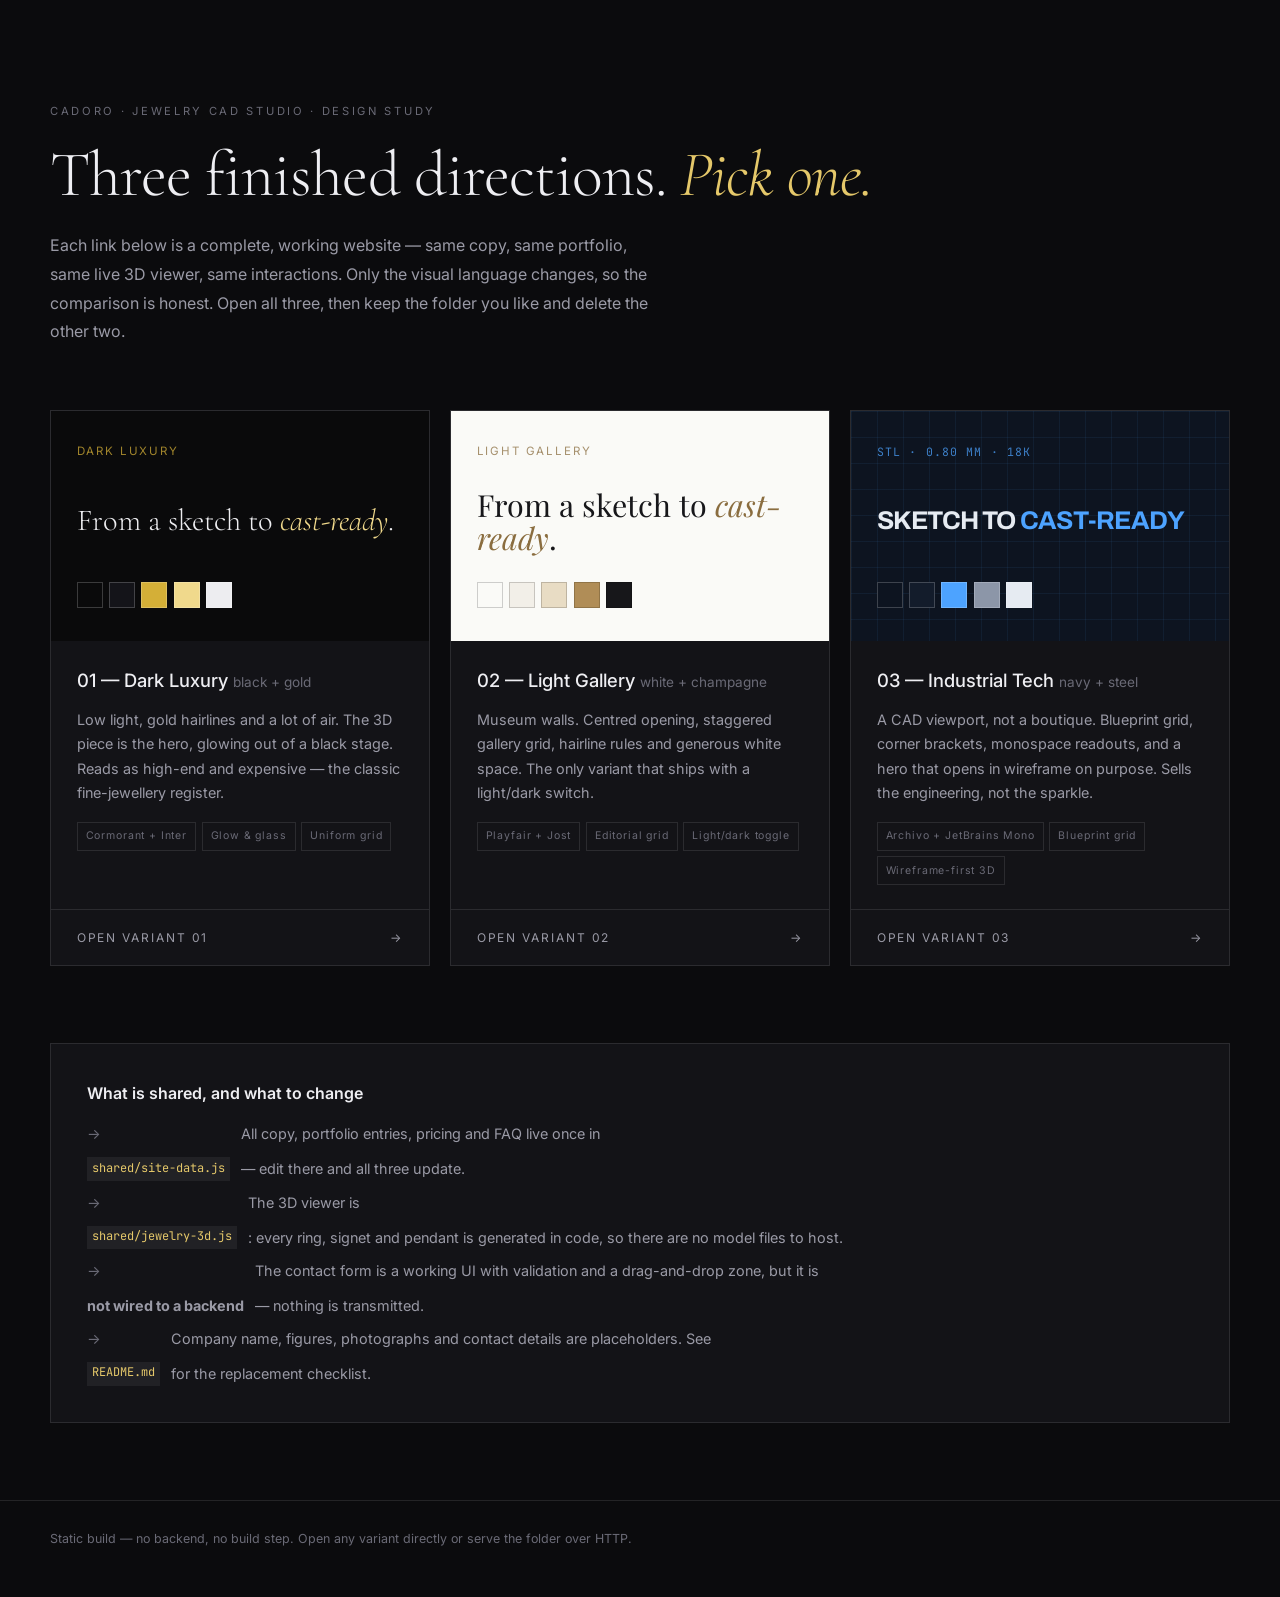
==== index.html @ 6911a093 "Add initial HTML structure and JavaScript for CADORO jewelry CAD studio site - Created index.html wi" ====
<!doctype html>
<html lang="en">
<head>
<meta charset="utf-8">
<meta name="viewport" content="width=device-width, initial-scale=1">
<title>CADORO — three design directions</title>
<meta name="description" content="Three complete design directions for a jewelry CAD studio website. Same content and interactions, three different visual languages.">
<meta name="theme-color" content="#111114">
<link rel="preconnect" href="https://fonts.googleapis.com">
<link rel="preconnect" href="https://fonts.gstatic.com" crossorigin>
<link href="https://fonts.googleapis.com/css2?family=Cormorant+Garamond:ital,wght@0,300;1,400&family=Inter:wght@300;400;500;600&family=JetBrains+Mono:wght@400;500&family=Playfair+Display:ital@0;1&family=Archivo:wght@600;700&display=swap" rel="stylesheet">
<link rel="icon" href="data:image/svg+xml,<svg xmlns='http://www.w3.org/2000/svg' viewBox='0 0 32 32'><text y='26' font-size='26'>%F0%9F%92%8E</text></svg>">
<style>
  *,*::before,*::after{box-sizing:border-box}
  :root{
    --bg:#0b0b0d; --surface:#131317; --line:rgba(255,255,255,.1);
    --text:#eeeef2; --text-2:#9a9aa6; --text-3:#6a6a76;
    --ease:cubic-bezier(.22,.7,.28,1);
  }
  body{
    margin:0; background:var(--bg); color:var(--text);
    font:400 16px/1.65 Inter,system-ui,sans-serif; -webkit-font-smoothing:antialiased;
  }
  a{color:inherit;text-decoration:none}
  ul{margin:0;padding:0;list-style:none}
  h1,h2,h3,p{margin:0}
  :focus-visible{outline:2px solid #d4af37;outline-offset:3px}
  .shell{width:min(1180px,100% - 2.5rem);margin-inline:auto}

  header{padding:clamp(3.5rem,8vw,6.5rem) 0 clamp(2.5rem,5vw,4rem)}
  .kicker{
    font-size:.7rem;letter-spacing:.24em;text-transform:uppercase;color:var(--text-3);
    display:block;margin-bottom:1.25rem
  }
  h1{
    font-family:'Cormorant Garamond',Georgia,serif;font-weight:300;
    font-size:clamp(2.3rem,5.5vw,4rem);line-height:1.06;letter-spacing:-.015em
  }
  h1 em{font-style:italic;color:#e5c86a}
  .lede{margin-top:1.4rem;max-width:62ch;color:var(--text-2);line-height:1.8}

  .cards{
    display:grid;grid-template-columns:repeat(3,1fr);gap:1.25rem;
    padding-bottom:clamp(3rem,6vw,5rem)
  }
  .card{
    display:grid;grid-template-rows:auto 1fr auto;
    border:1px solid var(--line);background:var(--surface);
    overflow:hidden;transition:border-color .35s var(--ease),transform .35s var(--ease)
  }
  .card:hover{border-color:rgba(255,255,255,.28);transform:translateY(-4px)}

  /* Each preview is rendered from that variant's own tokens. */
  .preview{padding:1.9rem 1.6rem 2.1rem;min-height:230px;display:grid;align-content:space-between;gap:1.4rem}
  .preview .pv-title{font-size:1.9rem;line-height:1.1}
  .preview .pv-sub{font-size:.72rem;letter-spacing:.16em;text-transform:uppercase;opacity:.75}
  .swatches{display:flex;gap:.4rem}
  .swatch{width:26px;height:26px;border:1px solid rgba(255,255,255,.2)}

  .pv-1{background:#0a0a0b;color:#ededf0}
  .pv-1 .pv-title{font-family:'Cormorant Garamond',serif;font-weight:300}
  .pv-1 .pv-title em{font-style:italic;color:#f0d98c}
  .pv-1 .pv-sub{color:#d4af37}

  .pv-2{background:#fafaf7;color:#17171a}
  .pv-2 .pv-title{font-family:'Playfair Display',serif;font-weight:400}
  .pv-2 .pv-title em{font-style:italic;color:#8a6d3f}
  .pv-2 .pv-sub{color:#8a6d3f}
  .pv-2 .swatch{border-color:rgba(0,0,0,.18)}

  .pv-3{
    background:#0d1420;color:#e6ebf2;
    background-image:linear-gradient(rgba(77,163,255,.07) 1px,transparent 1px),
                     linear-gradient(90deg,rgba(77,163,255,.07) 1px,transparent 1px);
    background-size:26px 26px
  }
  .pv-3 .pv-title{font-family:Archivo,sans-serif;font-weight:700;text-transform:uppercase;letter-spacing:-.03em;font-size:1.6rem}
  .pv-3 .pv-title em{font-style:normal;color:#4da3ff}
  .pv-3 .pv-sub{font-family:'JetBrains Mono',monospace;color:#4da3ff;letter-spacing:.1em}

  .card-body{padding:1.5rem 1.6rem;display:grid;gap:.75rem;align-content:start}
  .card-name{font-size:1.15rem;font-weight:500}
  .card-name span{color:var(--text-3);font-weight:400;font-size:.85rem}
  .card-text{color:var(--text-2);font-size:.9rem;line-height:1.7}
  .card-tags{display:flex;flex-wrap:wrap;gap:.35rem;margin-top:.25rem}
  .tag{
    font-size:.66rem;letter-spacing:.08em;padding:.3rem .5rem;
    border:1px solid var(--line);color:var(--text-3)
  }
  .card-cta{
    display:flex;align-items:center;justify-content:space-between;gap:1rem;
    padding:1.1rem 1.6rem;border-top:1px solid var(--line);
    font-size:.75rem;letter-spacing:.16em;text-transform:uppercase;color:var(--text-2);
    transition:background .3s var(--ease),color .3s var(--ease)
  }
  .card:hover .card-cta{background:rgba(255,255,255,.045);color:var(--text)}

  .note{
    border:1px solid var(--line);background:var(--surface);
    padding:clamp(1.5rem,3vw,2.25rem);margin-bottom:clamp(3rem,6vw,5rem)
  }
  .note h2{font-size:1rem;font-weight:600;margin-bottom:1rem}
  .note ul{display:grid;gap:.6rem;color:var(--text-2);font-size:.9rem;line-height:1.65}
  .note li{display:grid;grid-template-columns:auto 1fr;gap:.7rem}
  .note li::before{content:'→';color:var(--text-3)}
  .note code{
    font-family:'JetBrains Mono',monospace;font-size:.83em;
    background:rgba(255,255,255,.06);padding:.1em .4em;color:#e5c86a
  }

  footer{border-top:1px solid var(--line);padding:1.75rem 0 3rem;color:var(--text-3);font-size:.78rem}

  @media(max-width:900px){.cards{grid-template-columns:1fr}}
</style>
</head>
<body>

<header>
  <div class="shell">
    <span class="kicker">CADORO · Jewelry CAD Studio · design study</span>
    <h1>Three finished directions. <em>Pick one.</em></h1>
    <p class="lede">
      Each link below is a complete, working website — same copy, same portfolio, same live 3D
      viewer, same interactions. Only the visual language changes, so the comparison is honest.
      Open all three, then keep the folder you like and delete the other two.
    </p>
  </div>
</header>

<main class="shell">
  <div class="cards">

    <article class="card">
      <div class="preview pv-1">
        <span class="pv-sub">Dark Luxury</span>
        <div class="pv-title">From a sketch to <em>cast-ready</em>.</div>
        <div class="swatches">
          <span class="swatch" style="background:#0a0a0b"></span>
          <span class="swatch" style="background:#141419"></span>
          <span class="swatch" style="background:#d4af37"></span>
          <span class="swatch" style="background:#f0d98c"></span>
          <span class="swatch" style="background:#ededf0"></span>
        </div>
      </div>
      <div class="card-body">
        <h2 class="card-name">01 — Dark Luxury <span>black + gold</span></h2>
        <p class="card-text">
          Low light, gold hairlines and a lot of air. The 3D piece is the hero, glowing out of a
          black stage. Reads as high-end and expensive — the classic fine-jewellery register.
        </p>
        <div class="card-tags">
          <span class="tag">Cormorant + Inter</span><span class="tag">Glow &amp; glass</span><span class="tag">Uniform grid</span>
        </div>
      </div>
      <a class="card-cta" href="v1-dark-luxury/index.html">Open variant 01 <span>→</span></a>
    </article>

    <article class="card">
      <div class="preview pv-2">
        <span class="pv-sub">Light Gallery</span>
        <div class="pv-title">From a sketch to <em>cast-ready</em>.</div>
        <div class="swatches">
          <span class="swatch" style="background:#fafaf7"></span>
          <span class="swatch" style="background:#f2efe8"></span>
          <span class="swatch" style="background:#e8dcc4"></span>
          <span class="swatch" style="background:#b08d57"></span>
          <span class="swatch" style="background:#17171a"></span>
        </div>
      </div>
      <div class="card-body">
        <h2 class="card-name">02 — Light Gallery <span>white + champagne</span></h2>
        <p class="card-text">
          Museum walls. Centred opening, staggered gallery grid, hairline rules and generous white
          space. The only variant that ships with a light/dark switch.
        </p>
        <div class="card-tags">
          <span class="tag">Playfair + Jost</span><span class="tag">Editorial grid</span><span class="tag">Light/dark toggle</span>
        </div>
      </div>
      <a class="card-cta" href="v2-light-gallery/index.html">Open variant 02 <span>→</span></a>
    </article>

    <article class="card">
      <div class="preview pv-3">
        <span class="pv-sub">STL · 0.80 mm · 18K</span>
        <div class="pv-title">Sketch to <em>cast-ready</em></div>
        <div class="swatches">
          <span class="swatch" style="background:#0d1420"></span>
          <span class="swatch" style="background:#131c2b"></span>
          <span class="swatch" style="background:#4da3ff"></span>
          <span class="swatch" style="background:#8c96a8"></span>
          <span class="swatch" style="background:#e6ebf2"></span>
        </div>
      </div>
      <div class="card-body">
        <h2 class="card-name">03 — Industrial Tech <span>navy + steel</span></h2>
        <p class="card-text">
          A CAD viewport, not a boutique. Blueprint grid, corner brackets, monospace readouts, and
          a hero that opens in wireframe on purpose. Sells the engineering, not the sparkle.
        </p>
        <div class="card-tags">
          <span class="tag">Archivo + JetBrains Mono</span><span class="tag">Blueprint grid</span><span class="tag">Wireframe-first 3D</span>
        </div>
      </div>
      <a class="card-cta" href="v3-industrial-tech/index.html">Open variant 03 <span>→</span></a>
    </article>

  </div>

  <section class="note">
    <h2>What is shared, and what to change</h2>
    <ul>
      <li>All copy, portfolio entries, pricing and FAQ live once in <code>shared/site-data.js</code> — edit there and all three update.</li>
      <li>The 3D viewer is <code>shared/jewelry-3d.js</code>: every ring, signet and pendant is generated in code, so there are no model files to host.</li>
      <li>The contact form is a working UI with validation and a drag-and-drop zone, but it is <strong>not wired to a backend</strong> — nothing is transmitted.</li>
      <li>Company name, figures, photographs and contact details are placeholders. See <code>README.md</code> for the replacement checklist.</li>
    </ul>
  </section>
</main>

<footer>
  <div class="shell">Static build — no backend, no build step. Open any variant directly or serve the folder over HTTP.</div>
</footer>

</body>
</html>
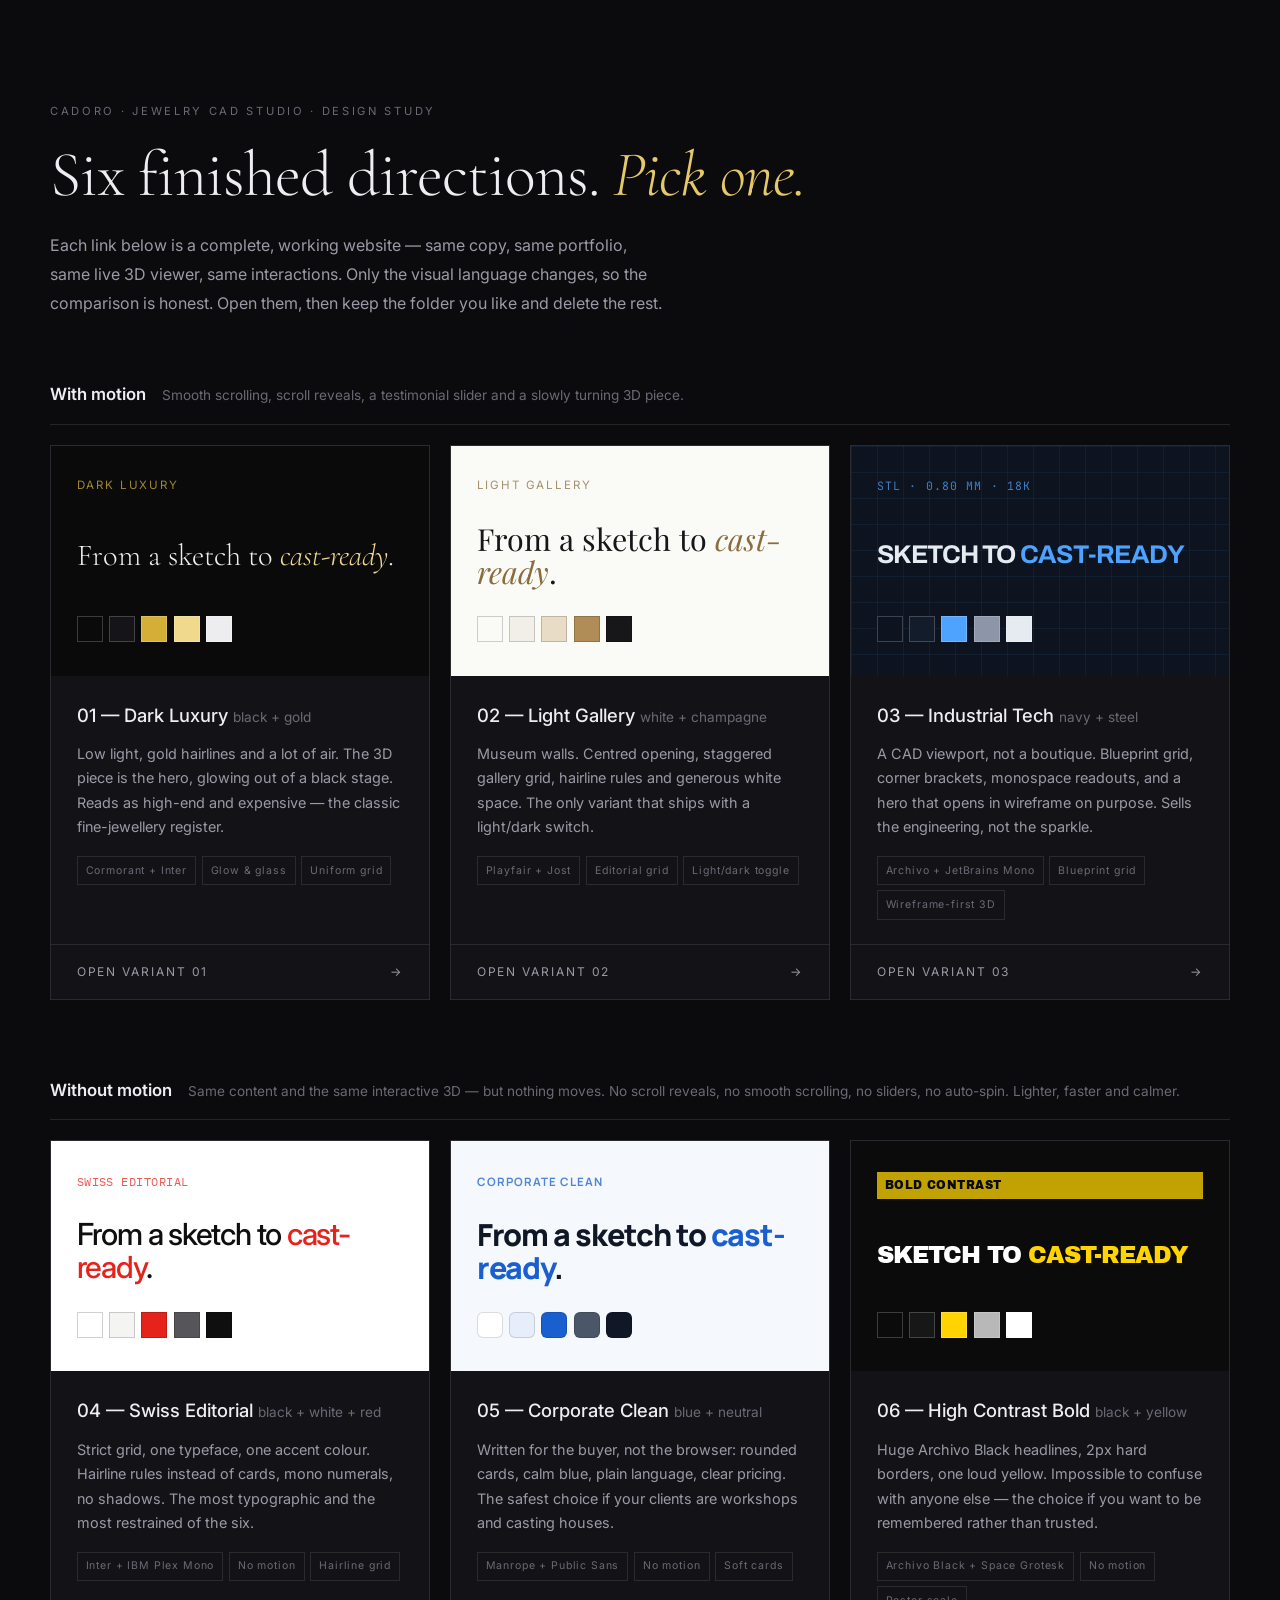
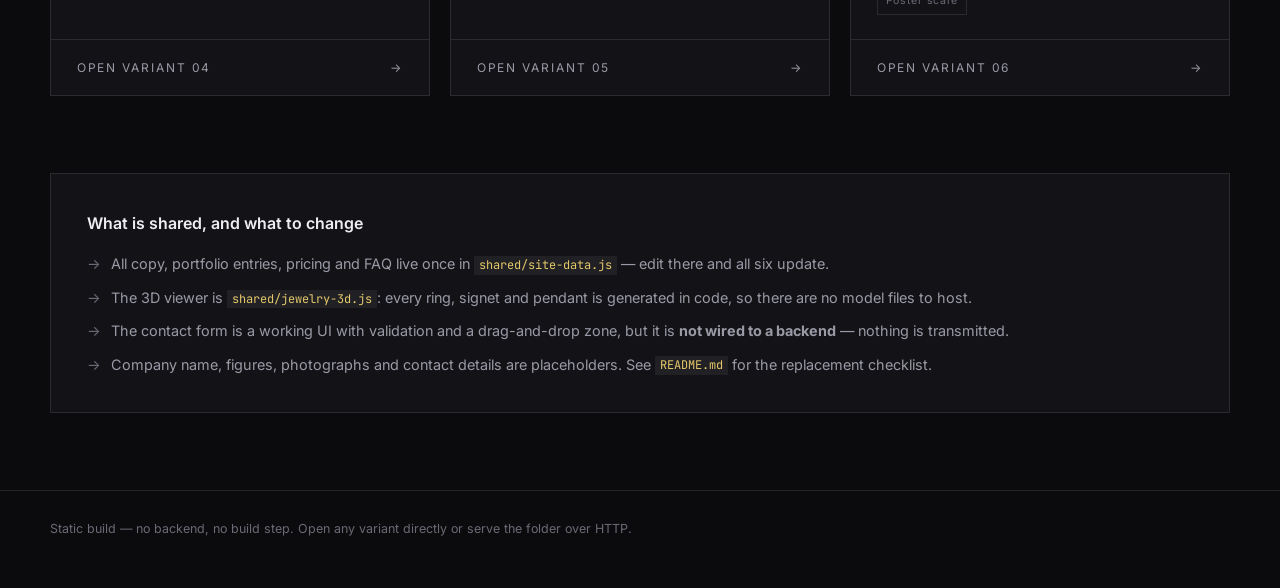
==== commit 02d5c100: "Add v6 Bold Contrast design with 3D jewelry viewer integration - Created index.html for the new desi" ====
--- a/index.html
+++ b/index.html
@@ -8,7 +8,7 @@
 <meta name="theme-color" content="#111114">
 <link rel="preconnect" href="https://fonts.googleapis.com">
 <link rel="preconnect" href="https://fonts.gstatic.com" crossorigin>
-<link href="https://fonts.googleapis.com/css2?family=Cormorant+Garamond:ital,wght@0,300;1,400&family=Inter:wght@300;400;500;600&family=JetBrains+Mono:wght@400;500&family=Playfair+Display:ital@0;1&family=Archivo:wght@600;700&display=swap" rel="stylesheet">
+<link href="https://fonts.googleapis.com/css2?family=Cormorant+Garamond:ital,wght@0,300;1,400&family=Inter:wght@300;400;500;600;700&family=JetBrains+Mono:wght@400;500&family=Playfair+Display:ital@0;1&family=Archivo:wght@600;700&family=Archivo+Black&family=Manrope:wght@700;800&family=Space+Grotesk:wght@500&family=IBM+Plex+Mono:wght@500&display=swap" rel="stylesheet">
 <link rel="icon" href="data:image/svg+xml,<svg xmlns='http://www.w3.org/2000/svg' viewBox='0 0 32 32'><text y='26' font-size='26'>%F0%9F%92%8E</text></svg>">
 <style>
   *,*::before,*::after{box-sizing:border-box}
@@ -77,6 +77,30 @@
   .pv-3 .pv-title{font-family:Archivo,sans-serif;font-weight:700;text-transform:uppercase;letter-spacing:-.03em;font-size:1.6rem}
   .pv-3 .pv-title em{font-style:normal;color:#4da3ff}
   .pv-3 .pv-sub{font-family:'JetBrains Mono',monospace;color:#4da3ff;letter-spacing:.1em}
+
+  .pv-4{background:#fff;color:#0f0f0f}
+  .pv-4 .pv-title{font-family:Inter,sans-serif;font-weight:500;letter-spacing:-.04em}
+  .pv-4 .pv-title em{font-style:normal;color:#e5231b}
+  .pv-4 .pv-sub{font-family:'IBM Plex Mono',monospace;color:#e5231b;letter-spacing:.04em}
+  .pv-4 .swatch{border-color:rgba(0,0,0,.18)}
+
+  .pv-5{background:#f5f8fc;color:#101828}
+  .pv-5 .pv-title{font-family:Manrope,sans-serif;font-weight:800;letter-spacing:-.035em}
+  .pv-5 .pv-title em{font-style:normal;color:#1a5fd0}
+  .pv-5 .pv-sub{font-family:Manrope,sans-serif;font-weight:700;color:#1a5fd0;letter-spacing:.09em}
+  .pv-5 .swatch{border-color:rgba(0,0,0,.14);border-radius:6px}
+
+  .pv-6{background:#0b0b0b;color:#fff}
+  .pv-6 .pv-title{font-family:'Archivo Black',sans-serif;text-transform:uppercase;letter-spacing:-.04em;font-size:1.5rem;line-height:.95}
+  .pv-6 .pv-title em{font-style:normal;color:#ffd400}
+  .pv-6 .pv-sub{font-family:'Archivo Black',sans-serif;background:#ffd400;color:#0b0b0b;padding:.25rem .5rem;align-self:start;letter-spacing:.04em}
+
+  .group-head{
+    display:flex;align-items:baseline;gap:1rem;flex-wrap:wrap;
+    padding-bottom:.9rem;margin-bottom:1.25rem;border-bottom:1px solid var(--line)
+  }
+  .group-head h2{font-size:1.05rem;font-weight:600}
+  .group-head p{color:var(--text-3);font-size:.85rem}
 
   .card-body{padding:1.5rem 1.6rem;display:grid;gap:.75rem;align-content:start}
   .card-name{font-size:1.15rem;font-weight:500}
@@ -101,8 +125,9 @@
   }
   .note h2{font-size:1rem;font-weight:600;margin-bottom:1rem}
   .note ul{display:grid;gap:.6rem;color:var(--text-2);font-size:.9rem;line-height:1.65}
-  .note li{display:grid;grid-template-columns:auto 1fr;gap:.7rem}
-  .note li::before{content:'→';color:var(--text-3)}
+  /* keep inline <code> flowing with the text — a grid here would break it out */
+  .note li{position:relative;padding-left:1.5rem}
+  .note li::before{content:'→';position:absolute;left:0;top:0;color:var(--text-3)}
   .note code{
     font-family:'JetBrains Mono',monospace;font-size:.83em;
     background:rgba(255,255,255,.06);padding:.1em .4em;color:#e5c86a
@@ -118,16 +143,21 @@
 <header>
   <div class="shell">
     <span class="kicker">CADORO · Jewelry CAD Studio · design study</span>
-    <h1>Three finished directions. <em>Pick one.</em></h1>
+    <h1>Six finished directions. <em>Pick one.</em></h1>
     <p class="lede">
       Each link below is a complete, working website — same copy, same portfolio, same live 3D
       viewer, same interactions. Only the visual language changes, so the comparison is honest.
-      Open all three, then keep the folder you like and delete the other two.
+      Open them, then keep the folder you like and delete the rest.
     </p>
   </div>
 </header>
 
 <main class="shell">
+  <div class="group-head">
+    <h2>With motion</h2>
+    <p>Smooth scrolling, scroll reveals, a testimonial slider and a slowly turning 3D piece.</p>
+  </div>
+
   <div class="cards">
 
     <article class="card">
@@ -207,10 +237,95 @@
 
   </div>
 
+  <div class="group-head">
+    <h2>Without motion</h2>
+    <p>Same content and the same interactive 3D — but nothing moves. No scroll reveals, no smooth
+       scrolling, no sliders, no auto-spin. Lighter, faster and calmer.</p>
+  </div>
+
+  <div class="cards">
+
+    <article class="card">
+      <div class="preview pv-4">
+        <span class="pv-sub">Swiss Editorial</span>
+        <div class="pv-title">From a sketch to <em>cast-ready</em>.</div>
+        <div class="swatches">
+          <span class="swatch" style="background:#ffffff"></span>
+          <span class="swatch" style="background:#f4f4f2"></span>
+          <span class="swatch" style="background:#e5231b"></span>
+          <span class="swatch" style="background:#56565a"></span>
+          <span class="swatch" style="background:#0f0f0f"></span>
+        </div>
+      </div>
+      <div class="card-body">
+        <h2 class="card-name">04 — Swiss Editorial <span>black + white + red</span></h2>
+        <p class="card-text">
+          Strict grid, one typeface, one accent colour. Hairline rules instead of cards, mono
+          numerals, no shadows. The most typographic and the most restrained of the six.
+        </p>
+        <div class="card-tags">
+          <span class="tag">Inter + IBM Plex Mono</span><span class="tag">No motion</span><span class="tag">Hairline grid</span>
+        </div>
+      </div>
+      <a class="card-cta" href="v4-swiss-editorial/index.html">Open variant 04 <span>→</span></a>
+    </article>
+
+    <article class="card">
+      <div class="preview pv-5">
+        <span class="pv-sub">Corporate Clean</span>
+        <div class="pv-title">From a sketch to <em>cast-ready</em>.</div>
+        <div class="swatches">
+          <span class="swatch" style="background:#ffffff"></span>
+          <span class="swatch" style="background:#e6eefb"></span>
+          <span class="swatch" style="background:#1a5fd0"></span>
+          <span class="swatch" style="background:#4b5768"></span>
+          <span class="swatch" style="background:#101828"></span>
+        </div>
+      </div>
+      <div class="card-body">
+        <h2 class="card-name">05 — Corporate Clean <span>blue + neutral</span></h2>
+        <p class="card-text">
+          Written for the buyer, not the browser: rounded cards, calm blue, plain language, clear
+          pricing. The safest choice if your clients are workshops and casting houses.
+        </p>
+        <div class="card-tags">
+          <span class="tag">Manrope + Public Sans</span><span class="tag">No motion</span><span class="tag">Soft cards</span>
+        </div>
+      </div>
+      <a class="card-cta" href="v5-corporate-clean/index.html">Open variant 05 <span>→</span></a>
+    </article>
+
+    <article class="card">
+      <div class="preview pv-6">
+        <span class="pv-sub">Bold Contrast</span>
+        <div class="pv-title">Sketch to <em>cast-ready</em></div>
+        <div class="swatches">
+          <span class="swatch" style="background:#0b0b0b"></span>
+          <span class="swatch" style="background:#171717"></span>
+          <span class="swatch" style="background:#ffd400"></span>
+          <span class="swatch" style="background:#b8b8b8"></span>
+          <span class="swatch" style="background:#ffffff"></span>
+        </div>
+      </div>
+      <div class="card-body">
+        <h2 class="card-name">06 — High Contrast Bold <span>black + yellow</span></h2>
+        <p class="card-text">
+          Huge Archivo Black headlines, 2px hard borders, one loud yellow. Impossible to confuse
+          with anyone else — the choice if you want to be remembered rather than trusted.
+        </p>
+        <div class="card-tags">
+          <span class="tag">Archivo Black + Space Grotesk</span><span class="tag">No motion</span><span class="tag">Poster scale</span>
+        </div>
+      </div>
+      <a class="card-cta" href="v6-bold-contrast/index.html">Open variant 06 <span>→</span></a>
+    </article>
+
+  </div>
+
   <section class="note">
     <h2>What is shared, and what to change</h2>
     <ul>
-      <li>All copy, portfolio entries, pricing and FAQ live once in <code>shared/site-data.js</code> — edit there and all three update.</li>
+      <li>All copy, portfolio entries, pricing and FAQ live once in <code>shared/site-data.js</code> — edit there and all six update.</li>
       <li>The 3D viewer is <code>shared/jewelry-3d.js</code>: every ring, signet and pendant is generated in code, so there are no model files to host.</li>
       <li>The contact form is a working UI with validation and a drag-and-drop zone, but it is <strong>not wired to a backend</strong> — nothing is transmitted.</li>
       <li>Company name, figures, photographs and contact details are placeholders. See <code>README.md</code> for the replacement checklist.</li>
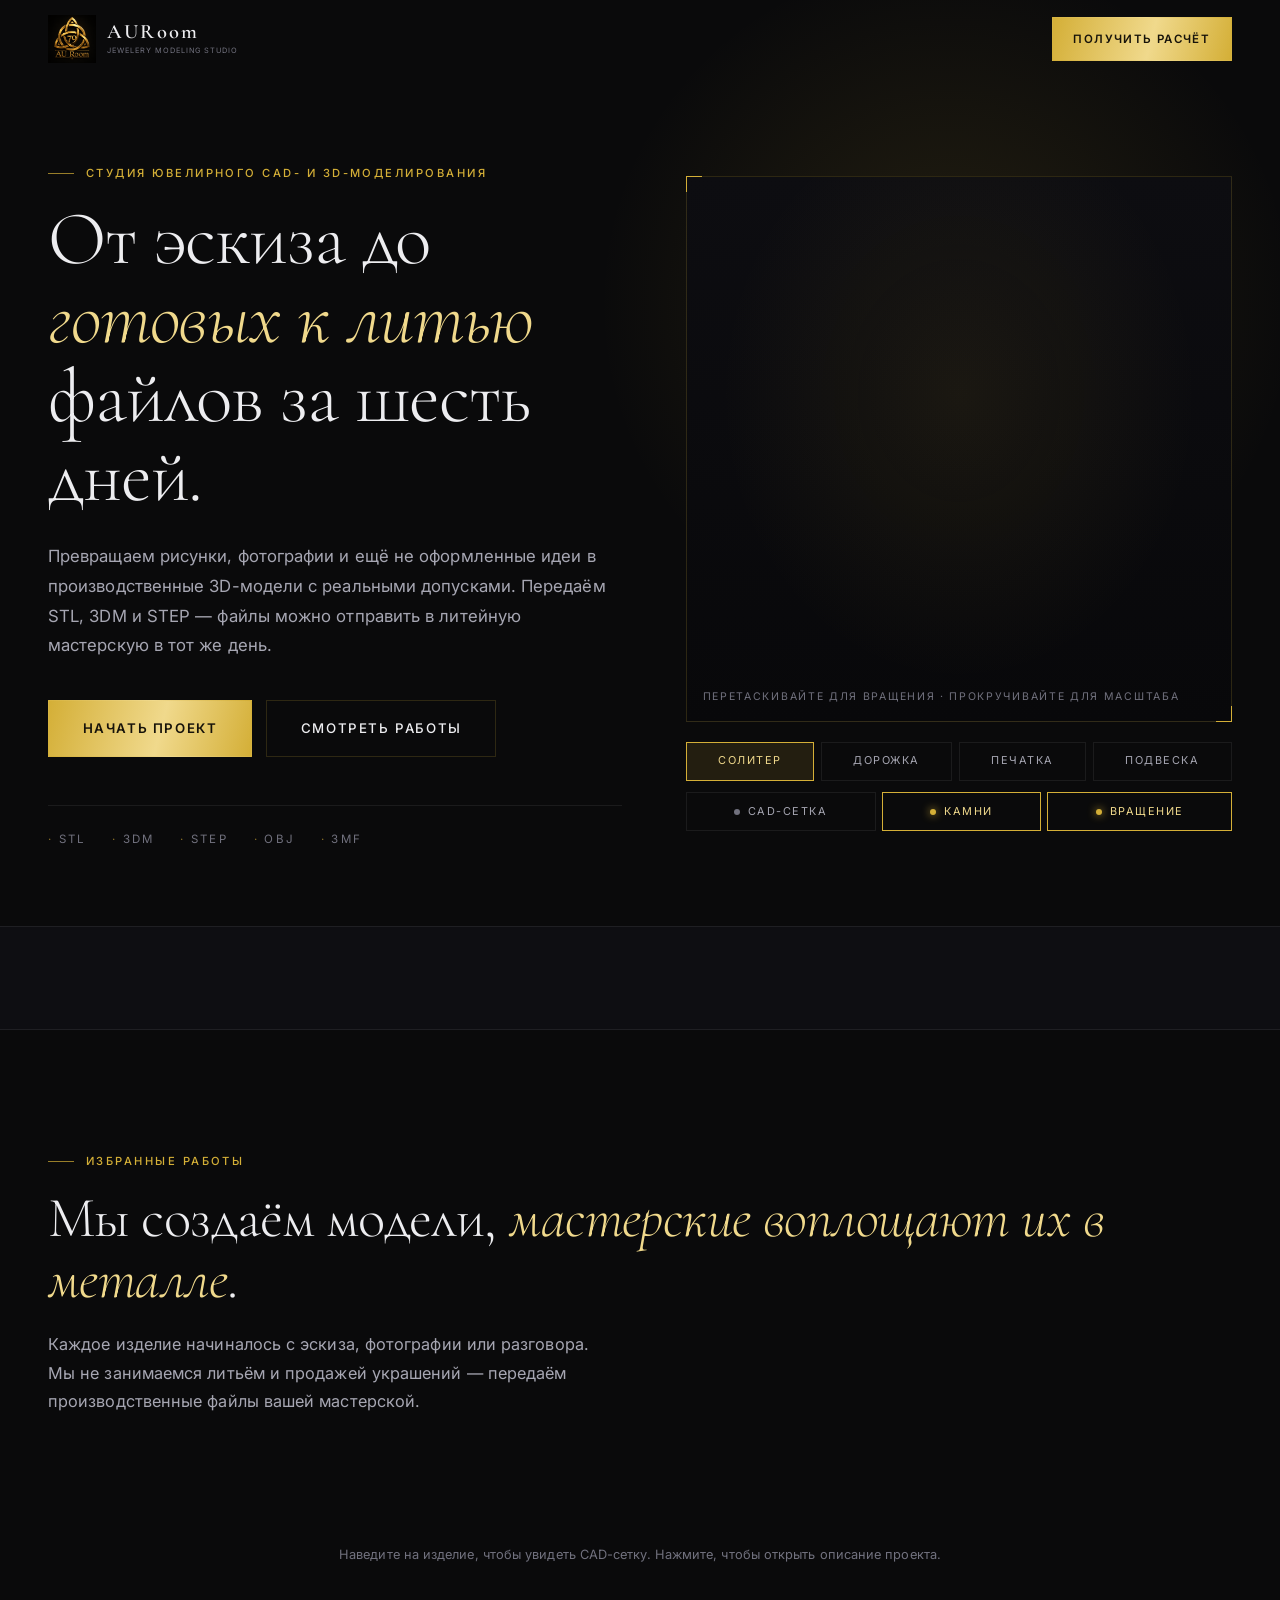
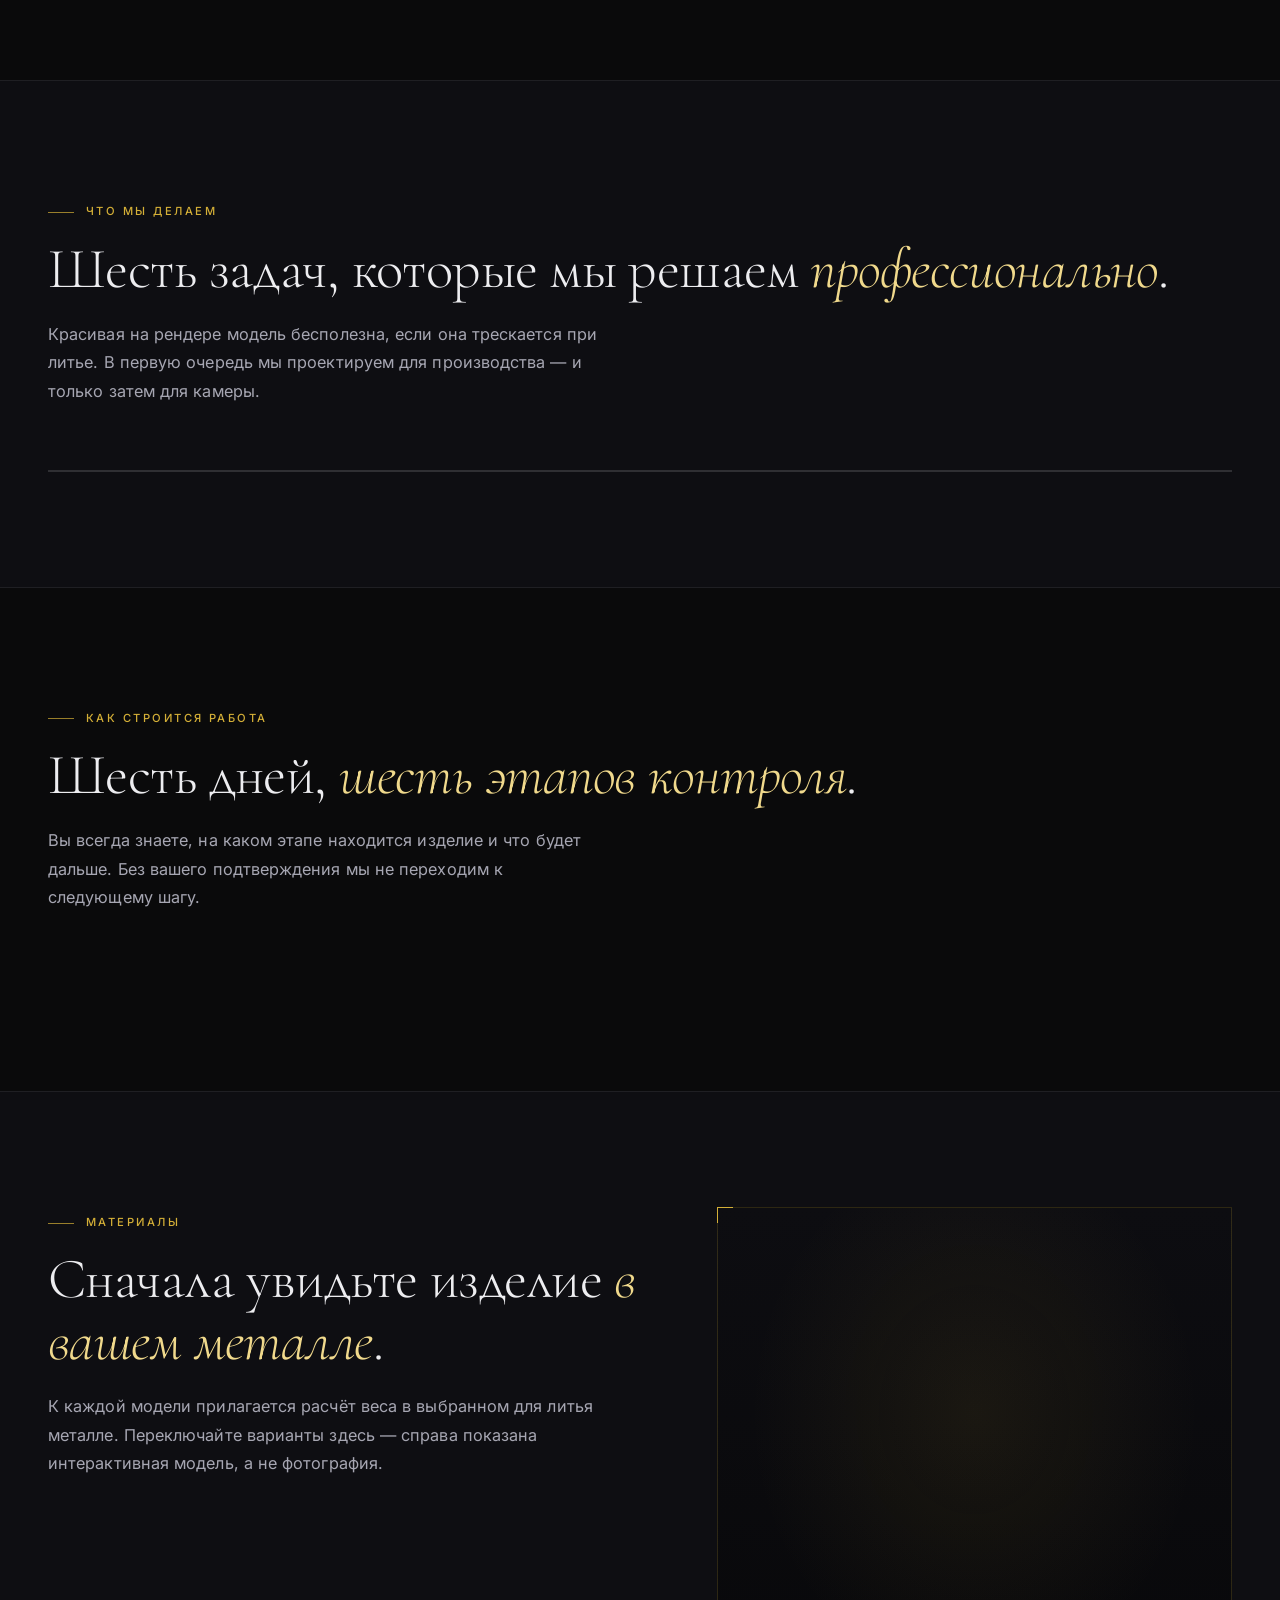
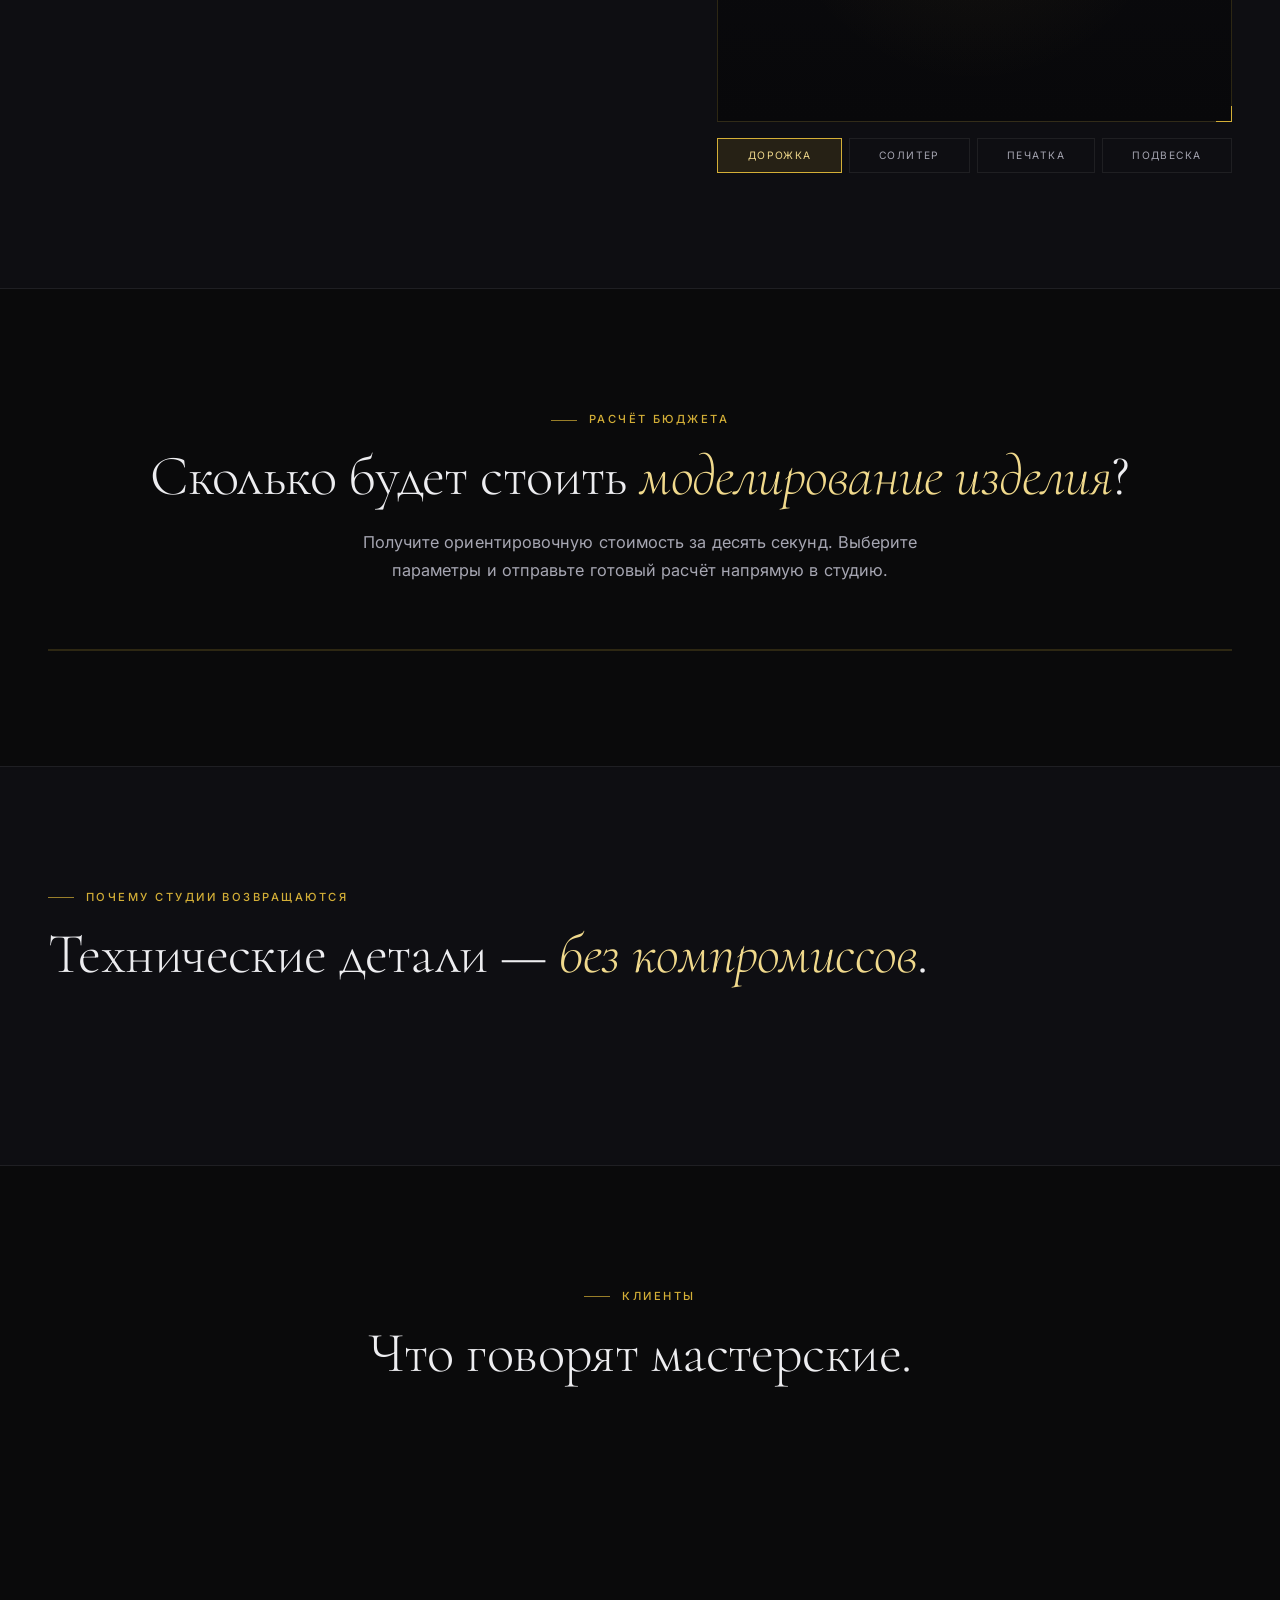
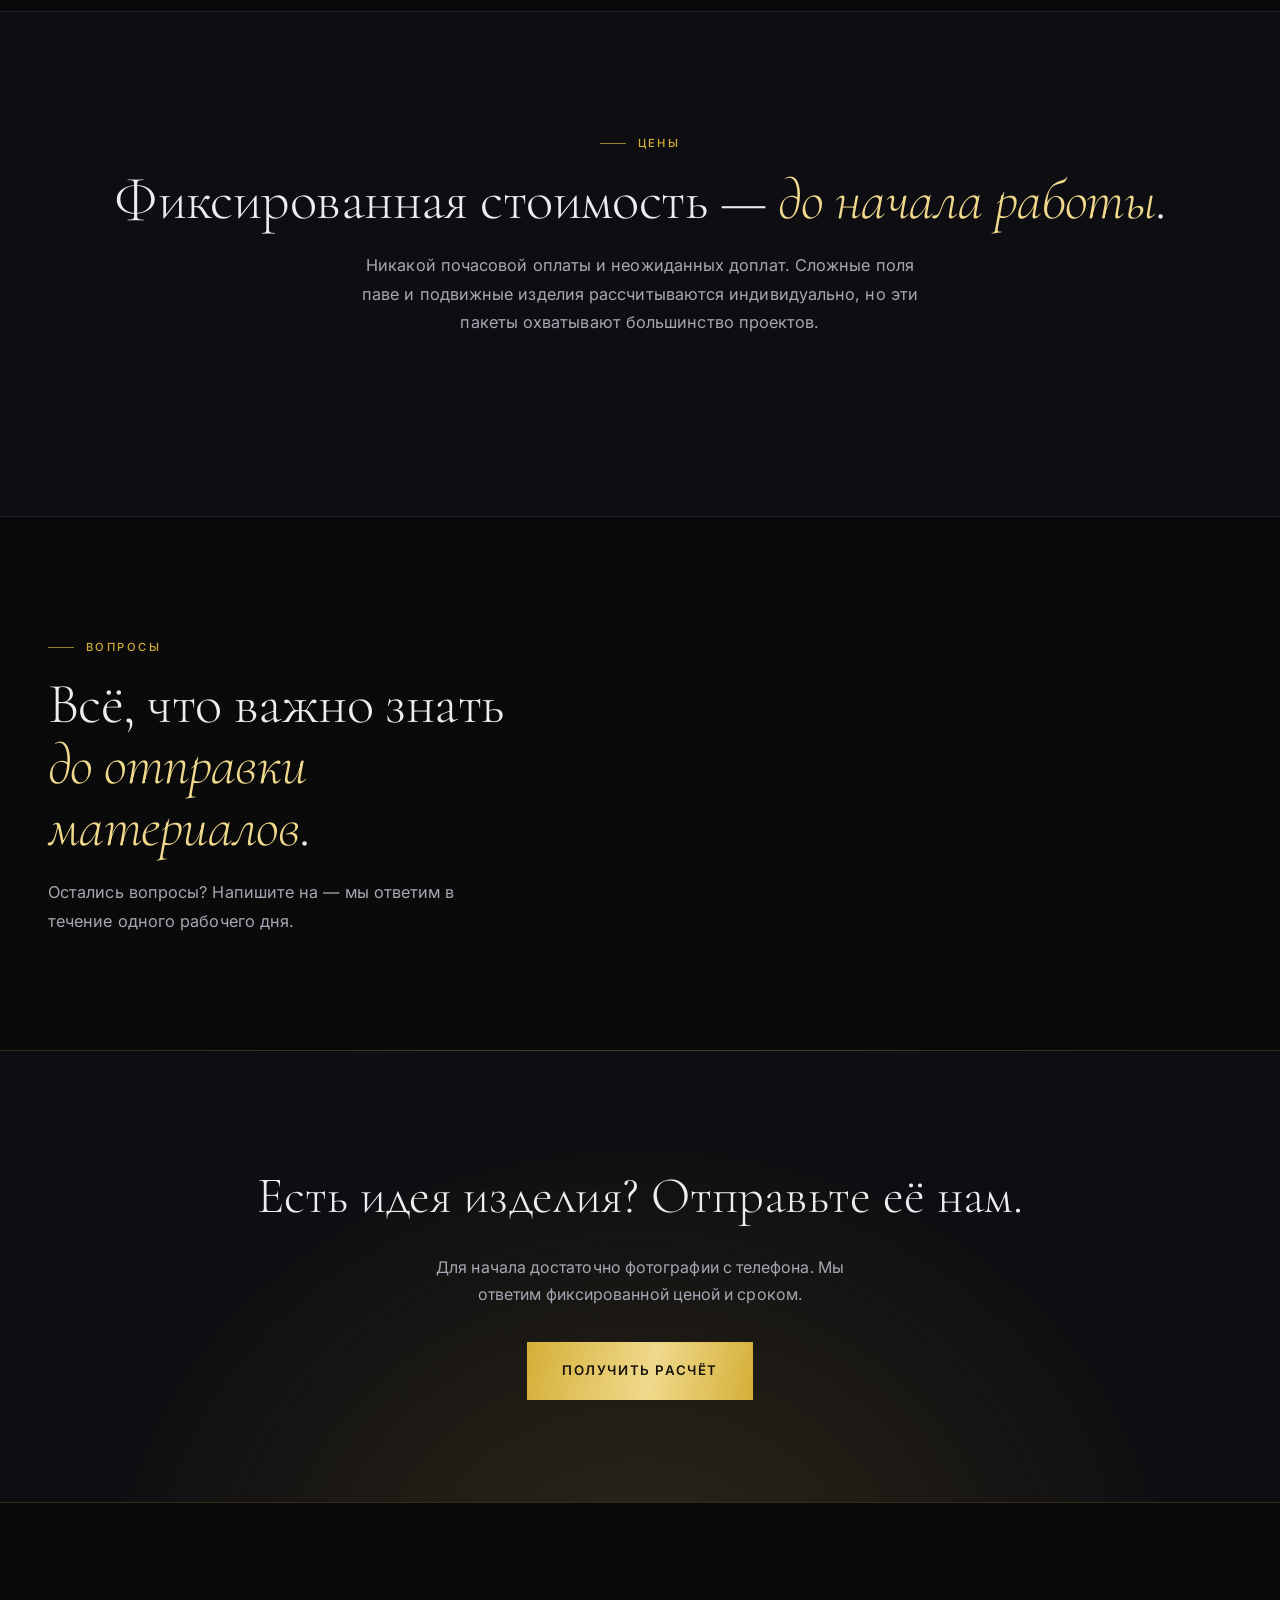
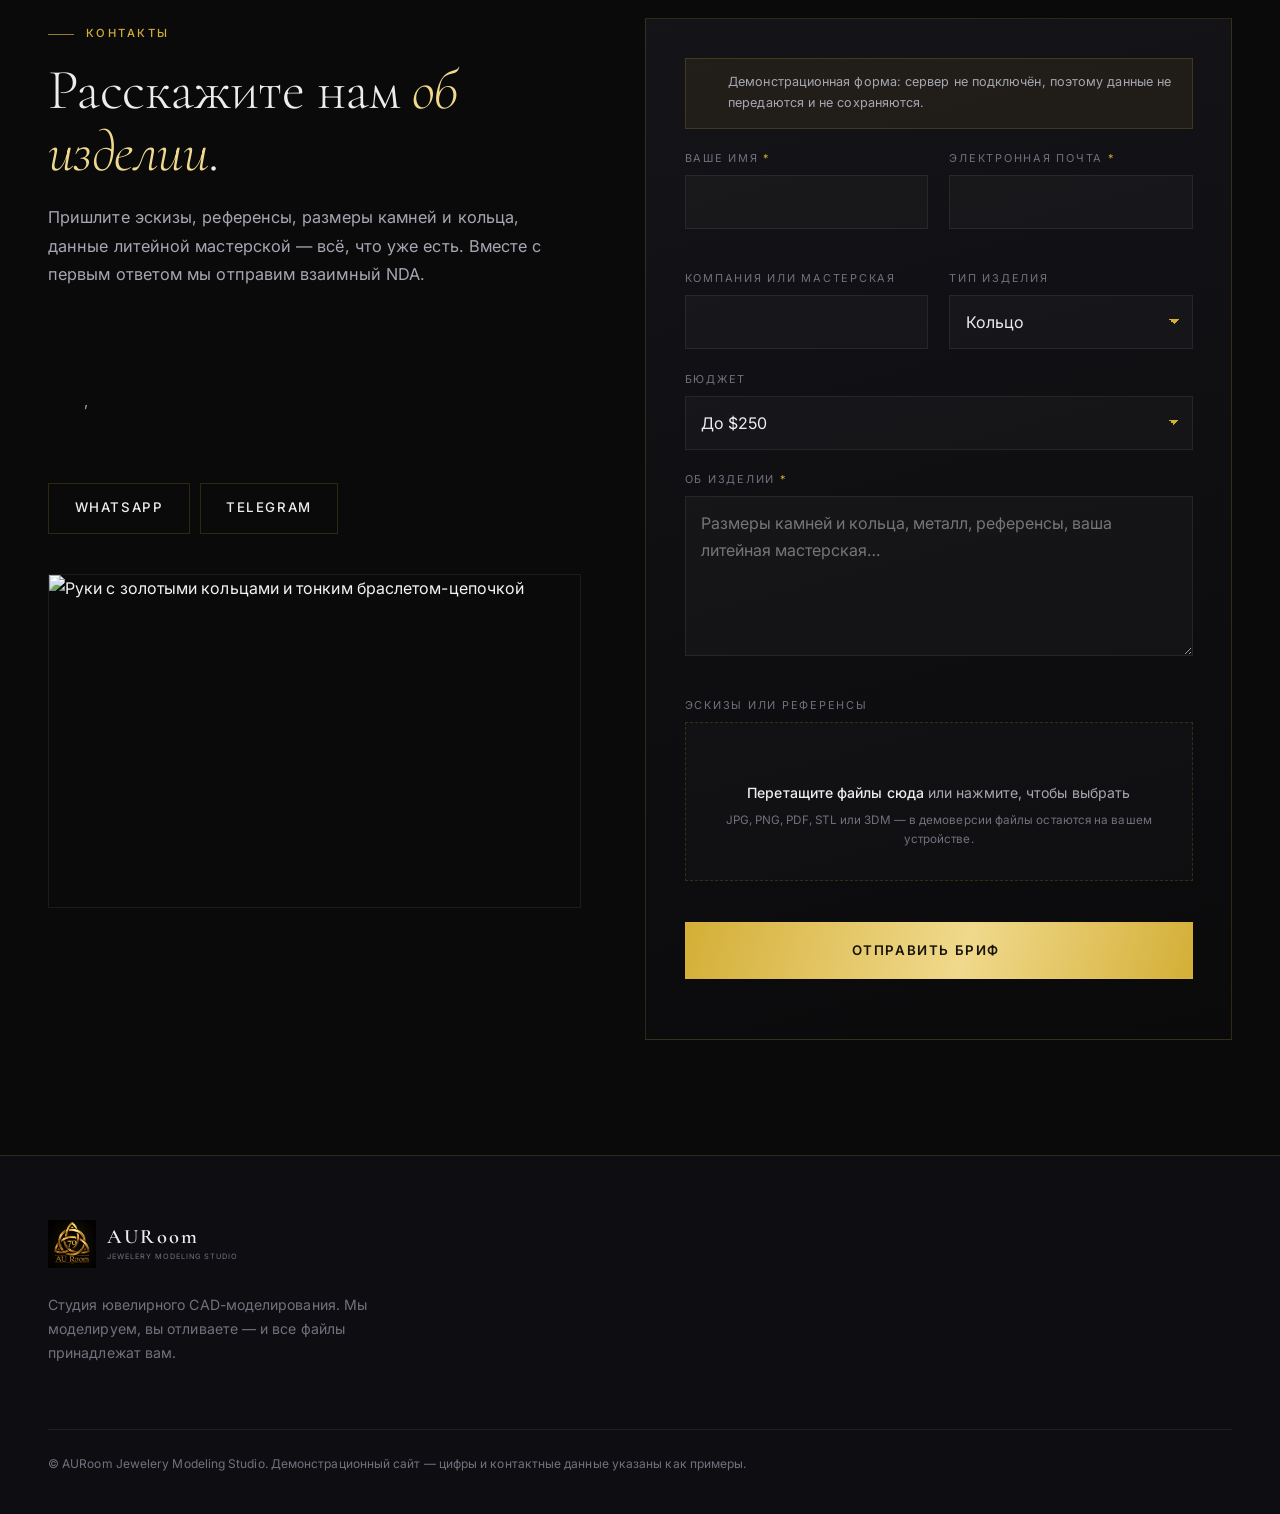
==== commit c86c4617: "Remove v6-bold-contrast HTML and JavaScript files, eliminating the entire site variant from the repo" ====
--- a/index.html
+++ b/index.html
@@ -1,341 +1,450 @@
 <!doctype html>
-<html lang="en">
+<html lang="ru">
 <head>
 <meta charset="utf-8">
 <meta name="viewport" content="width=device-width, initial-scale=1">
-<title>CADORO — three design directions</title>
-<meta name="description" content="Three complete design directions for a jewelry CAD studio website. Same content and interactions, three different visual languages.">
-<meta name="theme-color" content="#111114">
+<title>AURoom Jewelery Modeling Studio — ювелирное 3D-моделирование</title>
+<meta name="description" content="AURoom Jewelery Modeling Studio создаёт производственные 3D-модели ювелирных изделий по эскизам, фотографиям и идеям с передачей файлов STL, 3DM и STEP.">
+<meta name="theme-color" content="#0a0a0b">
+
+<meta property="og:type" content="website">
+<meta property="og:title" content="AURoom Jewelery Modeling Studio">
+<meta property="og:description" content="Ювелирные 3D-модели, готовые к производству, в форматах STL, 3DM и STEP. Первый рендер за 48 часов.">
+<meta property="og:image" content="assets/auroom-logo.png">
+<meta name="twitter:card" content="summary_large_image">
+
 <link rel="preconnect" href="https://fonts.googleapis.com">
 <link rel="preconnect" href="https://fonts.gstatic.com" crossorigin>
-<link href="https://fonts.googleapis.com/css2?family=Cormorant+Garamond:ital,wght@0,300;1,400&family=Inter:wght@300;400;500;600;700&family=JetBrains+Mono:wght@400;500&family=Playfair+Display:ital@0;1&family=Archivo:wght@600;700&family=Archivo+Black&family=Manrope:wght@700;800&family=Space+Grotesk:wght@500&family=IBM+Plex+Mono:wght@500&display=swap" rel="stylesheet">
-<link rel="icon" href="data:image/svg+xml,<svg xmlns='http://www.w3.org/2000/svg' viewBox='0 0 32 32'><text y='26' font-size='26'>%F0%9F%92%8E</text></svg>">
-<style>
-  *,*::before,*::after{box-sizing:border-box}
-  :root{
-    --bg:#0b0b0d; --surface:#131317; --line:rgba(255,255,255,.1);
-    --text:#eeeef2; --text-2:#9a9aa6; --text-3:#6a6a76;
-    --ease:cubic-bezier(.22,.7,.28,1);
+<link rel="preconnect" href="https://images.unsplash.com">
+<link href="https://fonts.googleapis.com/css2?family=Cormorant+Garamond:ital,wght@0,300;0,400;0,600;1,400&family=Inter:wght@300;400;500;600&display=swap" rel="stylesheet">
+<link rel="stylesheet" href="https://cdn.jsdelivr.net/npm/swiper@11.1.14/swiper-bundle.min.css">
+<link rel="stylesheet" href="css/style.css">
+<link rel="icon" type="image/png" href="assets/auroom-logo.png">
+
+<script type="importmap">
+{ "imports": {
+    "three": "https://cdn.jsdelivr.net/npm/three@0.169.0/build/three.module.js",
+    "three/addons/": "https://cdn.jsdelivr.net/npm/three@0.169.0/examples/jsm/"
+} }
+</script>
+
+<script type="application/ld+json">
+{
+  "@context": "https://schema.org",
+  "@type": "Organization",
+  "name": "AURoom Jewelery Modeling Studio",
+  "description": "Студия ювелирного CAD- и 3D-моделирования, создающая готовые к литью модели для ювелиров, брендов и мастерских.",
+  "foundingDate": "2016",
+  "email": "studio@auroom.example",
+  "telephone": "+1-555-018-4420",
+  "address": { "@type": "PostalAddress", "streetAddress": "Studio 4, 118 Goldsmith Row", "addressLocality": "Lisbon", "addressCountry": "PT" },
+  "makesOffer": {
+    "@type": "Offer",
+    "itemOffered": {
+      "@type": "Service",
+      "name": "Ювелирное CAD-моделирование",
+      "serviceType": "3D-моделирование для ювелирного производства"
+    }
   }
-  body{
-    margin:0; background:var(--bg); color:var(--text);
-    font:400 16px/1.65 Inter,system-ui,sans-serif; -webkit-font-smoothing:antialiased;
-  }
-  a{color:inherit;text-decoration:none}
-  ul{margin:0;padding:0;list-style:none}
-  h1,h2,h3,p{margin:0}
-  :focus-visible{outline:2px solid #d4af37;outline-offset:3px}
-  .shell{width:min(1180px,100% - 2.5rem);margin-inline:auto}
-
-  header{padding:clamp(3.5rem,8vw,6.5rem) 0 clamp(2.5rem,5vw,4rem)}
-  .kicker{
-    font-size:.7rem;letter-spacing:.24em;text-transform:uppercase;color:var(--text-3);
-    display:block;margin-bottom:1.25rem
-  }
-  h1{
-    font-family:'Cormorant Garamond',Georgia,serif;font-weight:300;
-    font-size:clamp(2.3rem,5.5vw,4rem);line-height:1.06;letter-spacing:-.015em
-  }
-  h1 em{font-style:italic;color:#e5c86a}
-  .lede{margin-top:1.4rem;max-width:62ch;color:var(--text-2);line-height:1.8}
-
-  .cards{
-    display:grid;grid-template-columns:repeat(3,1fr);gap:1.25rem;
-    padding-bottom:clamp(3rem,6vw,5rem)
-  }
-  .card{
-    display:grid;grid-template-rows:auto 1fr auto;
-    border:1px solid var(--line);background:var(--surface);
-    overflow:hidden;transition:border-color .35s var(--ease),transform .35s var(--ease)
-  }
-  .card:hover{border-color:rgba(255,255,255,.28);transform:translateY(-4px)}
-
-  /* Each preview is rendered from that variant's own tokens. */
-  .preview{padding:1.9rem 1.6rem 2.1rem;min-height:230px;display:grid;align-content:space-between;gap:1.4rem}
-  .preview .pv-title{font-size:1.9rem;line-height:1.1}
-  .preview .pv-sub{font-size:.72rem;letter-spacing:.16em;text-transform:uppercase;opacity:.75}
-  .swatches{display:flex;gap:.4rem}
-  .swatch{width:26px;height:26px;border:1px solid rgba(255,255,255,.2)}
-
-  .pv-1{background:#0a0a0b;color:#ededf0}
-  .pv-1 .pv-title{font-family:'Cormorant Garamond',serif;font-weight:300}
-  .pv-1 .pv-title em{font-style:italic;color:#f0d98c}
-  .pv-1 .pv-sub{color:#d4af37}
-
-  .pv-2{background:#fafaf7;color:#17171a}
-  .pv-2 .pv-title{font-family:'Playfair Display',serif;font-weight:400}
-  .pv-2 .pv-title em{font-style:italic;color:#8a6d3f}
-  .pv-2 .pv-sub{color:#8a6d3f}
-  .pv-2 .swatch{border-color:rgba(0,0,0,.18)}
-
-  .pv-3{
-    background:#0d1420;color:#e6ebf2;
-    background-image:linear-gradient(rgba(77,163,255,.07) 1px,transparent 1px),
-                     linear-gradient(90deg,rgba(77,163,255,.07) 1px,transparent 1px);
-    background-size:26px 26px
-  }
-  .pv-3 .pv-title{font-family:Archivo,sans-serif;font-weight:700;text-transform:uppercase;letter-spacing:-.03em;font-size:1.6rem}
-  .pv-3 .pv-title em{font-style:normal;color:#4da3ff}
-  .pv-3 .pv-sub{font-family:'JetBrains Mono',monospace;color:#4da3ff;letter-spacing:.1em}
-
-  .pv-4{background:#fff;color:#0f0f0f}
-  .pv-4 .pv-title{font-family:Inter,sans-serif;font-weight:500;letter-spacing:-.04em}
-  .pv-4 .pv-title em{font-style:normal;color:#e5231b}
-  .pv-4 .pv-sub{font-family:'IBM Plex Mono',monospace;color:#e5231b;letter-spacing:.04em}
-  .pv-4 .swatch{border-color:rgba(0,0,0,.18)}
-
-  .pv-5{background:#f5f8fc;color:#101828}
-  .pv-5 .pv-title{font-family:Manrope,sans-serif;font-weight:800;letter-spacing:-.035em}
-  .pv-5 .pv-title em{font-style:normal;color:#1a5fd0}
-  .pv-5 .pv-sub{font-family:Manrope,sans-serif;font-weight:700;color:#1a5fd0;letter-spacing:.09em}
-  .pv-5 .swatch{border-color:rgba(0,0,0,.14);border-radius:6px}
-
-  .pv-6{background:#0b0b0b;color:#fff}
-  .pv-6 .pv-title{font-family:'Archivo Black',sans-serif;text-transform:uppercase;letter-spacing:-.04em;font-size:1.5rem;line-height:.95}
-  .pv-6 .pv-title em{font-style:normal;color:#ffd400}
-  .pv-6 .pv-sub{font-family:'Archivo Black',sans-serif;background:#ffd400;color:#0b0b0b;padding:.25rem .5rem;align-self:start;letter-spacing:.04em}
-
-  .group-head{
-    display:flex;align-items:baseline;gap:1rem;flex-wrap:wrap;
-    padding-bottom:.9rem;margin-bottom:1.25rem;border-bottom:1px solid var(--line)
-  }
-  .group-head h2{font-size:1.05rem;font-weight:600}
-  .group-head p{color:var(--text-3);font-size:.85rem}
-
-  .card-body{padding:1.5rem 1.6rem;display:grid;gap:.75rem;align-content:start}
-  .card-name{font-size:1.15rem;font-weight:500}
-  .card-name span{color:var(--text-3);font-weight:400;font-size:.85rem}
-  .card-text{color:var(--text-2);font-size:.9rem;line-height:1.7}
-  .card-tags{display:flex;flex-wrap:wrap;gap:.35rem;margin-top:.25rem}
-  .tag{
-    font-size:.66rem;letter-spacing:.08em;padding:.3rem .5rem;
-    border:1px solid var(--line);color:var(--text-3)
-  }
-  .card-cta{
-    display:flex;align-items:center;justify-content:space-between;gap:1rem;
-    padding:1.1rem 1.6rem;border-top:1px solid var(--line);
-    font-size:.75rem;letter-spacing:.16em;text-transform:uppercase;color:var(--text-2);
-    transition:background .3s var(--ease),color .3s var(--ease)
-  }
-  .card:hover .card-cta{background:rgba(255,255,255,.045);color:var(--text)}
-
-  .note{
-    border:1px solid var(--line);background:var(--surface);
-    padding:clamp(1.5rem,3vw,2.25rem);margin-bottom:clamp(3rem,6vw,5rem)
-  }
-  .note h2{font-size:1rem;font-weight:600;margin-bottom:1rem}
-  .note ul{display:grid;gap:.6rem;color:var(--text-2);font-size:.9rem;line-height:1.65}
-  /* keep inline <code> flowing with the text — a grid here would break it out */
-  .note li{position:relative;padding-left:1.5rem}
-  .note li::before{content:'→';position:absolute;left:0;top:0;color:var(--text-3)}
-  .note code{
-    font-family:'JetBrains Mono',monospace;font-size:.83em;
-    background:rgba(255,255,255,.06);padding:.1em .4em;color:#e5c86a
-  }
-
-  footer{border-top:1px solid var(--line);padding:1.75rem 0 3rem;color:var(--text-3);font-size:.78rem}
-
-  @media(max-width:900px){.cards{grid-template-columns:1fr}}
-</style>
+}
+</script>
 </head>
-<body>
-
-<header>
-  <div class="shell">
-    <span class="kicker">CADORO · Jewelry CAD Studio · design study</span>
-    <h1>Six finished directions. <em>Pick one.</em></h1>
-    <p class="lede">
-      Each link below is a complete, working website — same copy, same portfolio, same live 3D
-      viewer, same interactions. Only the visual language changes, so the comparison is honest.
-      Open them, then keep the folder you like and delete the rest.
-    </p>
+<body id="top">
+
+<div class="preloader" aria-hidden="true">
+  <div class="preloader-mark">
+    <img src="assets/auroom-logo.png" alt="">
+    <span>AURoom</span>
+  </div>
+</div>
+
+<svg width="0" height="0" style="position:absolute" aria-hidden="true">
+  <symbol id="gem-mark" viewBox="0 0 32 32" fill="none" stroke="currentColor" stroke-width="1.35" stroke-linejoin="round">
+    <path d="M16 2.6 28.4 10v12L16 29.4 3.6 22V10Z"/>
+    <path d="M16 2.6 21.7 10 16 29.4 10.3 10Z"/>
+    <path d="M3.6 10h24.8"/>
+    <circle cx="16" cy="16" r="4.15"/>
+  </symbol>
+</svg>
+
+<a class="skip-link" href="#work">Перейти к работам</a>
+
+<!-- ══════════════════════════════════════════════ header ── -->
+<header class="site-header">
+  <div class="shell header-inner">
+    <a class="logo" href="#top" aria-label="AURoom — главная">
+      <img class="logo-mark" src="assets/auroom-logo.png" alt="">
+      <span class="logo-text">AURoom <small>Jewelery Modeling Studio</small></span>
+    </a>
+    <nav class="nav" data-render="nav" aria-label="Основная навигация"></nav>
+    <a class="btn btn--primary header-cta" href="#contact">Получить расчёт</a>
+    <button class="nav-toggle" type="button" aria-expanded="false" aria-controls="nav-drawer">
+      <span class="sr-only">Меню</span><span class="bar"></span><span class="bar"></span><span class="bar"></span>
+    </button>
+  </div>
+  <div class="nav-drawer" id="nav-drawer">
+    <nav data-render="nav-mobile" aria-label="Мобильная навигация"></nav>
+    <a class="btn btn--primary" href="#contact">Получить расчёт</a>
   </div>
 </header>
 
-<main class="shell">
-  <div class="group-head">
-    <h2>With motion</h2>
-    <p>Smooth scrolling, scroll reveals, a testimonial slider and a slowly turning 3D piece.</p>
-  </div>
-
-  <div class="cards">
-
-    <article class="card">
-      <div class="preview pv-1">
-        <span class="pv-sub">Dark Luxury</span>
-        <div class="pv-title">From a sketch to <em>cast-ready</em>.</div>
-        <div class="swatches">
-          <span class="swatch" style="background:#0a0a0b"></span>
-          <span class="swatch" style="background:#141419"></span>
-          <span class="swatch" style="background:#d4af37"></span>
-          <span class="swatch" style="background:#f0d98c"></span>
-          <span class="swatch" style="background:#ededf0"></span>
-        </div>
-      </div>
-      <div class="card-body">
-        <h2 class="card-name">01 — Dark Luxury <span>black + gold</span></h2>
-        <p class="card-text">
-          Low light, gold hairlines and a lot of air. The 3D piece is the hero, glowing out of a
-          black stage. Reads as high-end and expensive — the classic fine-jewellery register.
-        </p>
-        <div class="card-tags">
-          <span class="tag">Cormorant + Inter</span><span class="tag">Glow &amp; glass</span><span class="tag">Uniform grid</span>
-        </div>
-      </div>
-      <a class="card-cta" href="v1-dark-luxury/index.html">Open variant 01 <span>→</span></a>
-    </article>
-
-    <article class="card">
-      <div class="preview pv-2">
-        <span class="pv-sub">Light Gallery</span>
-        <div class="pv-title">From a sketch to <em>cast-ready</em>.</div>
-        <div class="swatches">
-          <span class="swatch" style="background:#fafaf7"></span>
-          <span class="swatch" style="background:#f2efe8"></span>
-          <span class="swatch" style="background:#e8dcc4"></span>
-          <span class="swatch" style="background:#b08d57"></span>
-          <span class="swatch" style="background:#17171a"></span>
-        </div>
-      </div>
-      <div class="card-body">
-        <h2 class="card-name">02 — Light Gallery <span>white + champagne</span></h2>
-        <p class="card-text">
-          Museum walls. Centred opening, staggered gallery grid, hairline rules and generous white
-          space. The only variant that ships with a light/dark switch.
-        </p>
-        <div class="card-tags">
-          <span class="tag">Playfair + Jost</span><span class="tag">Editorial grid</span><span class="tag">Light/dark toggle</span>
-        </div>
-      </div>
-      <a class="card-cta" href="v2-light-gallery/index.html">Open variant 02 <span>→</span></a>
-    </article>
-
-    <article class="card">
-      <div class="preview pv-3">
-        <span class="pv-sub">STL · 0.80 mm · 18K</span>
-        <div class="pv-title">Sketch to <em>cast-ready</em></div>
-        <div class="swatches">
-          <span class="swatch" style="background:#0d1420"></span>
-          <span class="swatch" style="background:#131c2b"></span>
-          <span class="swatch" style="background:#4da3ff"></span>
-          <span class="swatch" style="background:#8c96a8"></span>
-          <span class="swatch" style="background:#e6ebf2"></span>
-        </div>
-      </div>
-      <div class="card-body">
-        <h2 class="card-name">03 — Industrial Tech <span>navy + steel</span></h2>
-        <p class="card-text">
-          A CAD viewport, not a boutique. Blueprint grid, corner brackets, monospace readouts, and
-          a hero that opens in wireframe on purpose. Sells the engineering, not the sparkle.
-        </p>
-        <div class="card-tags">
-          <span class="tag">Archivo + JetBrains Mono</span><span class="tag">Blueprint grid</span><span class="tag">Wireframe-first 3D</span>
-        </div>
-      </div>
-      <a class="card-cta" href="v3-industrial-tech/index.html">Open variant 03 <span>→</span></a>
-    </article>
-
-  </div>
-
-  <div class="group-head">
-    <h2>Without motion</h2>
-    <p>Same content and the same interactive 3D — but nothing moves. No scroll reveals, no smooth
-       scrolling, no sliders, no auto-spin. Lighter, faster and calmer.</p>
-  </div>
-
-  <div class="cards">
-
-    <article class="card">
-      <div class="preview pv-4">
-        <span class="pv-sub">Swiss Editorial</span>
-        <div class="pv-title">From a sketch to <em>cast-ready</em>.</div>
-        <div class="swatches">
-          <span class="swatch" style="background:#ffffff"></span>
-          <span class="swatch" style="background:#f4f4f2"></span>
-          <span class="swatch" style="background:#e5231b"></span>
-          <span class="swatch" style="background:#56565a"></span>
-          <span class="swatch" style="background:#0f0f0f"></span>
-        </div>
-      </div>
-      <div class="card-body">
-        <h2 class="card-name">04 — Swiss Editorial <span>black + white + red</span></h2>
-        <p class="card-text">
-          Strict grid, one typeface, one accent colour. Hairline rules instead of cards, mono
-          numerals, no shadows. The most typographic and the most restrained of the six.
-        </p>
-        <div class="card-tags">
-          <span class="tag">Inter + IBM Plex Mono</span><span class="tag">No motion</span><span class="tag">Hairline grid</span>
-        </div>
-      </div>
-      <a class="card-cta" href="v4-swiss-editorial/index.html">Open variant 04 <span>→</span></a>
-    </article>
-
-    <article class="card">
-      <div class="preview pv-5">
-        <span class="pv-sub">Corporate Clean</span>
-        <div class="pv-title">From a sketch to <em>cast-ready</em>.</div>
-        <div class="swatches">
-          <span class="swatch" style="background:#ffffff"></span>
-          <span class="swatch" style="background:#e6eefb"></span>
-          <span class="swatch" style="background:#1a5fd0"></span>
-          <span class="swatch" style="background:#4b5768"></span>
-          <span class="swatch" style="background:#101828"></span>
-        </div>
-      </div>
-      <div class="card-body">
-        <h2 class="card-name">05 — Corporate Clean <span>blue + neutral</span></h2>
-        <p class="card-text">
-          Written for the buyer, not the browser: rounded cards, calm blue, plain language, clear
-          pricing. The safest choice if your clients are workshops and casting houses.
-        </p>
-        <div class="card-tags">
-          <span class="tag">Manrope + Public Sans</span><span class="tag">No motion</span><span class="tag">Soft cards</span>
-        </div>
-      </div>
-      <a class="card-cta" href="v5-corporate-clean/index.html">Open variant 05 <span>→</span></a>
-    </article>
-
-    <article class="card">
-      <div class="preview pv-6">
-        <span class="pv-sub">Bold Contrast</span>
-        <div class="pv-title">Sketch to <em>cast-ready</em></div>
-        <div class="swatches">
-          <span class="swatch" style="background:#0b0b0b"></span>
-          <span class="swatch" style="background:#171717"></span>
-          <span class="swatch" style="background:#ffd400"></span>
-          <span class="swatch" style="background:#b8b8b8"></span>
-          <span class="swatch" style="background:#ffffff"></span>
-        </div>
-      </div>
-      <div class="card-body">
-        <h2 class="card-name">06 — High Contrast Bold <span>black + yellow</span></h2>
-        <p class="card-text">
-          Huge Archivo Black headlines, 2px hard borders, one loud yellow. Impossible to confuse
-          with anyone else — the choice if you want to be remembered rather than trusted.
-        </p>
-        <div class="card-tags">
-          <span class="tag">Archivo Black + Space Grotesk</span><span class="tag">No motion</span><span class="tag">Poster scale</span>
-        </div>
-      </div>
-      <a class="card-cta" href="v6-bold-contrast/index.html">Open variant 06 <span>→</span></a>
-    </article>
-
-  </div>
-
-  <section class="note">
-    <h2>What is shared, and what to change</h2>
-    <ul>
-      <li>All copy, portfolio entries, pricing and FAQ live once in <code>shared/site-data.js</code> — edit there and all six update.</li>
-      <li>The 3D viewer is <code>shared/jewelry-3d.js</code>: every ring, signet and pendant is generated in code, so there are no model files to host.</li>
-      <li>The contact form is a working UI with validation and a drag-and-drop zone, but it is <strong>not wired to a backend</strong> — nothing is transmitted.</li>
-      <li>Company name, figures, photographs and contact details are placeholders. See <code>README.md</code> for the replacement checklist.</li>
-    </ul>
-  </section>
+<main>
+
+<!-- ══════════════════════════════════════════════ hero ── -->
+<section class="hero">
+  <div class="hero-glow" aria-hidden="true"></div>
+  <div class="shell hero-inner">
+    <div class="hero-copy">
+      <span class="eyebrow">Студия ювелирного CAD- и 3D-моделирования</span>
+      <h1 class="hero-title">От эскиза до <em>готовых к литью</em> файлов за шесть дней.</h1>
+      <p class="hero-lede">
+        Превращаем рисунки, фотографии и ещё не оформленные идеи в производственные 3D-модели
+        с реальными допусками. Передаём STL, 3DM и STEP — файлы можно отправить в литейную
+        мастерскую в тот же день.
+      </p>
+      <div class="hero-actions">
+        <a class="btn btn--primary btn--lg" href="#contact">Начать проект</a>
+        <a class="btn btn--ghost btn--lg" href="#work">Смотреть работы</a>
+      </div>
+      <ul class="hero-formats" aria-label="Форматы передачи">
+        <li>STL</li><li>3DM</li><li>STEP</li><li>OBJ</li><li>3MF</li>
+      </ul>
+    </div>
+
+    <div class="hero-stage">
+      <div class="viewer" id="hero-viewer">
+        <canvas id="hero-canvas" aria-label="Интерактивная 3D-модель ювелирного изделия. Перетаскивайте для вращения."></canvas>
+        <div class="viewer-fallback" hidden>
+          <img src="https://images.unsplash.com/photo-1605100804763-247f67b3557e?auto=format&fit=crop&w=900&q=80" alt="Рендер кольца с бриллиантовым гало от AURoom">
+          <p>Ваш браузер не поддерживает WebGL, поэтому вместо интерактивной модели показан статичный рендер.</p>
+        </div>
+        <span class="viewer-hint">Перетаскивайте для вращения · прокручивайте для масштаба</span>
+      </div>
+
+      <div class="vc">
+        <div class="vc-group" role="group" aria-label="Выберите модель">
+          <button type="button" class="vc-btn is-active" data-model="solitaire">Солитер</button>
+          <button type="button" class="vc-btn" data-model="eternity">Дорожка</button>
+          <button type="button" class="vc-btn" data-model="signet">Печатка</button>
+          <button type="button" class="vc-btn" data-model="pendant">Подвеска</button>
+        </div>
+        <div class="vc-group vc-group--toggles" role="group" aria-label="Параметры отображения">
+          <button type="button" class="vc-toggle" data-toggle="wireframe" aria-pressed="false">CAD-сетка</button>
+          <button type="button" class="vc-toggle is-active" data-toggle="gems" aria-pressed="true">Камни</button>
+          <button type="button" class="vc-toggle is-active" data-toggle="spin" aria-pressed="true">Вращение</button>
+        </div>
+      </div>
+    </div>
+  </div>
+</section>
+
+<!-- ══════════════════════════════════════════════ trust bar ── -->
+<section class="stats-band" aria-label="Студия в цифрах">
+  <div class="shell stats-grid" data-render="stats"></div>
+</section>
+
+<!-- ══════════════════════════════════════════════ work ── -->
+<section class="section" id="work">
+  <div class="shell">
+    <header class="section-head">
+      <span class="eyebrow">Избранные работы</span>
+      <h2 class="section-title">Мы создаём модели, <em>мастерские воплощают их в металле</em>.</h2>
+      <p class="section-lede">
+        Каждое изделие начиналось с эскиза, фотографии или разговора. Мы не занимаемся литьём
+        и продажей украшений — передаём производственные файлы вашей мастерской.
+      </p>
+    </header>
+
+    <div class="filters" data-render="filters" role="group" aria-label="Фильтр работ по категории"></div>
+    <div class="pf-grid" data-render="portfolio"></div>
+    <p class="pf-note">Наведите на изделие, чтобы увидеть CAD-сетку. Нажмите, чтобы открыть описание проекта.</p>
+  </div>
+</section>
+
+<!-- ══════════════════════════════════════════════ services ── -->
+<section class="section section--alt" id="services">
+  <div class="shell">
+    <header class="section-head">
+      <span class="eyebrow">Что мы делаем</span>
+      <h2 class="section-title">Шесть задач, которые мы решаем <em>профессионально</em>.</h2>
+      <p class="section-lede">
+        Красивая на рендере модель бесполезна, если она трескается при литье. В первую очередь
+        мы проектируем для производства — и только затем для камеры.
+      </p>
+    </header>
+    <div class="svc-grid" data-render="services"></div>
+  </div>
+</section>
+
+<!-- ══════════════════════════════════════════════ process ── -->
+<section class="section" id="process">
+  <div class="shell">
+    <header class="section-head">
+      <span class="eyebrow">Как строится работа</span>
+      <h2 class="section-title">Шесть дней, <em>шесть этапов контроля</em>.</h2>
+      <p class="section-lede">
+        Вы всегда знаете, на каком этапе находится изделие и что будет дальше. Без вашего
+        подтверждения мы не переходим к следующему шагу.
+      </p>
+    </header>
+    <ol class="steps" data-render="process"></ol>
+  </div>
+</section>
+
+<!-- ══════════════════════════════════════════════ materials ── -->
+<section class="section section--alt" id="materials">
+  <div class="shell materials-inner">
+    <div class="materials-copy">
+      <span class="eyebrow">Материалы</span>
+      <h2 class="section-title">Сначала увидьте изделие <em>в вашем металле</em>.</h2>
+      <p class="section-lede">
+        К каждой модели прилагается расчёт веса в выбранном для литья металле. Переключайте
+        варианты здесь — справа показана интерактивная модель, а не фотография.
+      </p>
+      <div class="metals" data-render="metals" role="group" aria-label="Выберите металл"></div>
+      <div class="cap-grid" data-render="capabilities"></div>
+    </div>
+    <div class="materials-stage">
+      <div class="viewer viewer--square">
+        <canvas id="materials-canvas" aria-label="Интерактивная 3D-модель в выбранном металле."></canvas>
+        <div class="viewer-fallback" hidden>
+          <img src="https://images.unsplash.com/photo-1608042314453-ae338d80c427?auto=format&fit=crop&w=900&q=80" alt="Золотые кольца с кабошонами">
+          <p>WebGL недоступен, поэтому показан статичный рендер.</p>
+        </div>
+      </div>
+      <div class="vc vc--compact">
+        <div class="vc-group" role="group" aria-label="Выберите модель">
+          <button type="button" class="vc-btn is-active" data-model="eternity">Дорожка</button>
+          <button type="button" class="vc-btn" data-model="solitaire">Солитер</button>
+          <button type="button" class="vc-btn" data-model="signet">Печатка</button>
+          <button type="button" class="vc-btn" data-model="pendant">Подвеска</button>
+        </div>
+      </div>
+    </div>
+  </div>
+</section>
+
+<!-- ══════════════════════════════════════════════ estimator ── -->
+<section class="section" id="estimator">
+  <div class="shell">
+    <header class="section-head section-head--center">
+      <span class="eyebrow">Расчёт бюджета</span>
+      <h2 class="section-title">Сколько будет стоить <em>моделирование изделия</em>?</h2>
+      <p class="section-lede">
+        Получите ориентировочную стоимость за десять секунд. Выберите параметры и отправьте
+        готовый расчёт напрямую в студию.
+      </p>
+    </header>
+    <div class="estimator" data-render="estimator"></div>
+  </div>
+</section>
+
+<!-- ══════════════════════════════════════════════ why ── -->
+<section class="section section--alt" id="why">
+  <div class="shell">
+    <header class="section-head">
+      <span class="eyebrow">Почему студии возвращаются</span>
+      <h2 class="section-title">Технические детали — <em>без компромиссов</em>.</h2>
+    </header>
+    <div class="why-grid" data-render="why"></div>
+  </div>
+</section>
+
+<!-- ══════════════════════════════════════════════ testimonials ── -->
+<section class="section" id="clients">
+  <div class="shell">
+    <header class="section-head section-head--center">
+      <span class="eyebrow">Клиенты</span>
+      <h2 class="section-title">Что говорят мастерские.</h2>
+    </header>
+    <div class="swiper tm-swiper">
+      <div class="swiper-wrapper" data-render="testimonials"></div>
+    </div>
+    <div class="tm-dots"></div>
+  </div>
+</section>
+
+<!-- ══════════════════════════════════════════════ pricing ── -->
+<section class="section section--alt" id="pricing">
+  <div class="shell">
+    <header class="section-head section-head--center">
+      <span class="eyebrow">Цены</span>
+      <h2 class="section-title">Фиксированная стоимость — <em>до начала работы</em>.</h2>
+      <p class="section-lede">
+        Никакой почасовой оплаты и неожиданных доплат. Сложные поля паве и подвижные изделия
+        рассчитываются индивидуально, но эти пакеты охватывают большинство проектов.
+      </p>
+    </header>
+    <div class="price-grid" data-render="pricing"></div>
+  </div>
+</section>
+
+<!-- ══════════════════════════════════════════════ faq ── -->
+<section class="section" id="faq">
+  <div class="shell faq-inner">
+    <header class="section-head">
+      <span class="eyebrow">Вопросы</span>
+      <h2 class="section-title">Всё, что важно знать <em>до отправки материалов</em>.</h2>
+      <p class="section-lede">
+        Остались вопросы? Напишите на
+        <a data-brand-href="email" href="#"><span data-brand="email"></span></a>
+        — мы ответим в течение одного рабочего дня.
+      </p>
+    </header>
+    <div class="faq-list" data-render="faq"></div>
+  </div>
+</section>
+
+<!-- ══════════════════════════════════════════════ cta ── -->
+<section class="cta-band">
+  <div class="shell cta-inner">
+    <h2>Есть идея изделия? Отправьте её нам.</h2>
+    <p>Для начала достаточно фотографии с телефона. Мы ответим фиксированной ценой и сроком.</p>
+    <a class="btn btn--primary btn--lg" href="#contact">Получить расчёт</a>
+  </div>
+</section>
+
+<!-- ══════════════════════════════════════════════ contact ── -->
+<section class="section" id="contact">
+  <div class="shell contact-inner">
+    <div class="contact-copy">
+      <span class="eyebrow">Контакты</span>
+      <h2 class="section-title">Расскажите нам <em>об изделии</em>.</h2>
+      <p class="section-lede">
+        Пришлите эскизы, референсы, размеры камней и кольца, данные литейной мастерской — всё,
+        что уже есть. Вместе с первым ответом мы отправим взаимный NDA.
+      </p>
+
+      <ul class="contact-list">
+        <li>
+          <i data-lucide="mail" aria-hidden="true"></i>
+          <a data-brand-href="email" href="#"><span data-brand="email"></span></a>
+        </li>
+        <li>
+          <i data-lucide="phone" aria-hidden="true"></i>
+          <a data-brand-href="phone" href="#"><span data-brand="phone"></span></a>
+        </li>
+        <li>
+          <i data-lucide="map-pin" aria-hidden="true"></i>
+          <span><span data-brand="address"></span>, <span data-brand="city"></span></span>
+        </li>
+        <li>
+          <i data-lucide="clock" aria-hidden="true"></i>
+          <span data-brand="hours"></span>
+        </li>
+      </ul>
+
+      <div class="contact-quick">
+        <a class="btn btn--ghost" data-brand-href="whatsapp" href="#">WhatsApp</a>
+        <a class="btn btn--ghost" data-brand-href="telegram" href="#">Telegram</a>
+      </div>
+
+      <figure class="contact-photo">
+        <img src="https://images.unsplash.com/photo-1596944924616-7b38e7cfac36?auto=format&fit=crop&w=1200&q=80"
+             alt="Руки с золотыми кольцами и тонким браслетом-цепочкой" loading="lazy">
+      </figure>
+    </div>
+
+    <form class="contact-form" id="contact-form" novalidate>
+      <p class="form-demo">
+        <i data-lucide="info" aria-hidden="true"></i>
+        Демонстрационная форма: сервер не подключён, поэтому данные не передаются и не сохраняются.
+      </p>
+
+      <div class="field-row">
+        <label class="field">
+          <span class="field-label">Ваше имя <em>*</em></span>
+          <input class="field-input" id="f-name" name="name" type="text" autocomplete="name" required>
+          <span class="field-error" aria-live="polite"></span>
+        </label>
+        <label class="field">
+          <span class="field-label">Электронная почта <em>*</em></span>
+          <input class="field-input" id="f-email" name="email" type="email" autocomplete="email" required>
+          <span class="field-error" aria-live="polite"></span>
+        </label>
+      </div>
+
+      <div class="field-row">
+        <label class="field">
+          <span class="field-label">Компания или мастерская</span>
+          <input class="field-input" id="f-company" name="company" type="text" autocomplete="organization">
+        </label>
+        <label class="field">
+          <span class="field-label">Тип изделия</span>
+          <select class="field-input" id="f-type" name="type">
+            <option>Кольцо</option><option>Подвеска / шарм</option><option>Серьги</option>
+            <option>Браслет</option><option>Комплект</option><option>Другое</option>
+          </select>
+        </label>
+      </div>
+
+      <label class="field">
+        <span class="field-label">Бюджет</span>
+        <select class="field-input" id="f-budget" name="budget">
+          <option>До $250</option><option>$250–$500</option><option>$500–$1 000</option>
+          <option>Более $1 000</option><option>Пока не знаю</option>
+        </select>
+      </label>
+
+      <label class="field">
+        <span class="field-label">Об изделии <em>*</em></span>
+        <textarea class="field-input" id="f-message" name="message" rows="5" required
+                  placeholder="Размеры камней и кольца, металл, референсы, ваша литейная мастерская…"></textarea>
+        <span class="field-error" aria-live="polite"></span>
+      </label>
+
+      <div class="field">
+        <span class="field-label">Эскизы или референсы</span>
+        <div class="dropzone" id="f-drop" role="button" tabindex="0"
+             aria-describedby="f-drop-help">
+          <i data-lucide="upload" aria-hidden="true"></i>
+          <span><strong>Перетащите файлы сюда</strong> или нажмите, чтобы выбрать</span>
+          <small id="f-drop-help">JPG, PNG, PDF, STL или 3DM — в демоверсии файлы остаются на вашем устройстве.</small>
+        </div>
+        <input type="file" id="f-file" multiple hidden>
+        <ul class="filelist" id="f-filelist"></ul>
+      </div>
+
+      <button class="btn btn--primary btn--lg form-submit" id="form-submit" type="submit">
+        <span>Отправить бриф</span>
+        <i data-lucide="arrow-right" aria-hidden="true"></i>
+      </button>
+      <p class="form-status" id="form-status" role="status" tabindex="-1"></p>
+    </form>
+  </div>
+</section>
+
 </main>
 
-<footer>
-  <div class="shell">Static build — no backend, no build step. Open any variant directly or serve the folder over HTTP.</div>
+<!-- ══════════════════════════════════════════════ footer ── -->
+<footer class="site-footer">
+  <div class="shell footer-inner">
+    <div class="footer-brand">
+      <a class="logo" href="#top" aria-label="AURoom — главная">
+        <img class="logo-mark" src="assets/auroom-logo.png" alt="">
+        <span class="logo-text">AURoom <small>Jewelery Modeling Studio</small></span>
+      </a>
+      <p>Студия ювелирного CAD-моделирования. Мы моделируем, вы отливаете — и все файлы принадлежат вам.</p>
+      <div class="socials" data-render="socials"></div>
+    </div>
+    <nav class="footer-nav" data-render="footer-nav" aria-label="Навигация в подвале"></nav>
+    <div class="footer-contact">
+      <a data-brand-href="email" href="#"><span data-brand="email"></span></a>
+      <a data-brand-href="phone" href="#"><span data-brand="phone"></span></a>
+      <span data-brand="city"></span>
+    </div>
+  </div>
+  <div class="shell footer-legal">
+    <span>© <span data-year></span> AURoom Jewelery Modeling Studio. Демонстрационный сайт — цифры и контактные данные указаны как примеры.</span>
+  </div>
 </footer>
 
+<script src="https://cdn.jsdelivr.net/npm/gsap@3.12.5/dist/gsap.min.js" defer></script>
+<script src="https://cdn.jsdelivr.net/npm/gsap@3.12.5/dist/ScrollTrigger.min.js" defer></script>
+<script src="https://cdn.jsdelivr.net/npm/lenis@1.1.13/dist/lenis.min.js" defer></script>
+<script src="https://cdn.jsdelivr.net/npm/swiper@11.1.14/swiper-bundle.min.js" defer></script>
+<script src="https://cdn.jsdelivr.net/npm/lucide@0.453.0/dist/umd/lucide.min.js" defer></script>
+<script src="https://cdn.jsdelivr.net/npm/vanilla-tilt@1.8.1/dist/vanilla-tilt.min.js" defer></script>
+<script type="module" src="js/main.js"></script>
 </body>
 </html>
--- a/css/style.css
+++ b/css/style.css
@@ -0,0 +1,1921 @@
+/* ==========================================================================
+   CADORO — V1 "Dark Luxury"
+   Black ground, gold hairlines, Cormorant display over Inter.
+   ========================================================================== */
+
+:root {
+  --bg: #0a0a0b;
+  --bg-alt: #0e0e12;
+  --surface: #141419;
+  --surface-2: #1b1b22;
+
+  --gold: #d4af37;
+  --gold-lit: #f0d98c;
+  --gold-deep: #8a7128;
+
+  --text: #ededf0;
+  --text-2: #a6a6b2;
+  --text-3: #71717e;
+
+  --line: rgba(212, 175, 55, 0.18);
+  --line-soft: rgba(255, 255, 255, 0.07);
+
+  --shell: 1240px;
+  --gutter: clamp(1.25rem, 4vw, 3rem);
+  --header-h: 78px;
+
+  --serif: "Cormorant Garamond", Georgia, "Times New Roman", serif;
+  --sans: "Inter", system-ui, -apple-system, "Segoe UI", sans-serif;
+
+  --ease: cubic-bezier(0.22, 0.7, 0.28, 1);
+}
+
+/* ── reset ─────────────────────────────────────────────────────────────── */
+
+*,
+*::before,
+*::after {
+  box-sizing: border-box;
+}
+html {
+  -webkit-text-size-adjust: 100%;
+}
+[hidden] {
+  display: none !important;
+}
+
+body {
+  margin: 0;
+  background: var(--bg);
+  color: var(--text);
+  font: 400 16px/1.65 var(--sans);
+  letter-spacing: 0.005em;
+  overflow-x: hidden;
+}
+body.nav-locked {
+  overflow: hidden;
+}
+
+img {
+  max-width: 100%;
+  display: block;
+}
+a {
+  color: inherit;
+  text-decoration: none;
+}
+button,
+input,
+select,
+textarea {
+  font: inherit;
+  color: inherit;
+}
+ul,
+ol {
+  margin: 0;
+  padding: 0;
+  list-style: none;
+}
+h1,
+h2,
+h3,
+p,
+figure,
+blockquote {
+  margin: 0;
+}
+
+:focus-visible {
+  outline: 2px solid var(--gold);
+  outline-offset: 3px;
+  border-radius: 2px;
+}
+
+.sr-only {
+  position: absolute;
+  width: 1px;
+  height: 1px;
+  overflow: hidden;
+  clip: rect(0 0 0 0);
+  clip-path: inset(50%);
+  white-space: nowrap;
+}
+
+.skip-link {
+  position: fixed;
+  top: -100px;
+  left: 1rem;
+  z-index: 200;
+  background: var(--gold);
+  color: #16130a;
+  padding: 0.7rem 1.1rem;
+  font-size: 0.85rem;
+  font-weight: 600;
+  transition: top 0.2s;
+}
+.skip-link:focus {
+  top: 1rem;
+}
+
+.shell {
+  width: min(var(--shell), 100% - var(--gutter) * 2);
+  margin-inline: auto;
+}
+
+/* ── typography ────────────────────────────────────────────────────────── */
+
+.eyebrow {
+  display: inline-block;
+  font-size: 0.7rem;
+  font-weight: 500;
+  letter-spacing: 0.22em;
+  text-transform: uppercase;
+  color: var(--gold);
+  margin-bottom: 1.1rem;
+}
+.eyebrow::before {
+  content: "";
+  display: inline-block;
+  width: 26px;
+  height: 1px;
+  background: var(--gold);
+  vertical-align: middle;
+  margin-right: 0.75rem;
+  opacity: 0.7;
+}
+
+.section-title {
+  font-family: var(--serif);
+  font-weight: 300;
+  font-size: clamp(2.1rem, 4.6vw, 3.55rem);
+  line-height: 1.08;
+  letter-spacing: -0.01em;
+}
+.section-title em {
+  font-style: italic;
+  color: var(--gold-lit);
+}
+
+.section-lede {
+  margin-top: 1.25rem;
+  max-width: 56ch;
+  color: var(--text-2);
+  font-size: 1.02rem;
+  line-height: 1.75;
+}
+.section-lede a {
+  color: var(--gold);
+  border-bottom: 1px solid var(--line);
+}
+
+.section {
+  padding: clamp(4.5rem, 9vw, 8.5rem) 0;
+  scroll-margin-top: var(--header-h);
+}
+.section--alt {
+  background: var(--bg-alt);
+  border-block: 1px solid var(--line-soft);
+}
+
+.section-head {
+  margin-bottom: clamp(2.5rem, 5vw, 4rem);
+}
+.section-head--center {
+  text-align: center;
+}
+.section-head--center .section-lede {
+  margin-inline: auto;
+}
+
+/* ── buttons ───────────────────────────────────────────────────────────── */
+
+.btn {
+  display: inline-flex;
+  align-items: center;
+  justify-content: center;
+  gap: 0.6rem;
+  padding: 0.85rem 1.6rem;
+  font-size: 0.83rem;
+  font-weight: 500;
+  letter-spacing: 0.12em;
+  text-transform: uppercase;
+  border: 1px solid transparent;
+  cursor: pointer;
+  transition:
+    background 0.35s var(--ease),
+    color 0.35s var(--ease),
+    border-color 0.35s var(--ease),
+    transform 0.35s var(--ease);
+}
+.btn--lg {
+  padding: 1.05rem 2.1rem;
+}
+.btn svg,
+.btn i {
+  width: 1rem;
+  height: 1rem;
+}
+
+.btn--primary {
+  background: linear-gradient(
+    105deg,
+    var(--gold) 0%,
+    var(--gold-lit) 55%,
+    var(--gold) 100%
+  );
+  color: #17130a;
+  font-weight: 600;
+}
+.btn--primary:hover {
+  transform: translateY(-2px);
+  box-shadow: 0 12px 34px rgba(212, 175, 55, 0.22);
+}
+
+.btn--ghost {
+  border-color: var(--line);
+  color: var(--text);
+}
+.btn--ghost:hover {
+  border-color: var(--gold);
+  color: var(--gold-lit);
+  background: rgba(212, 175, 55, 0.06);
+}
+
+/* ── preloader ─────────────────────────────────────────────────────────── */
+
+.preloader {
+  position: fixed;
+  inset: 0;
+  z-index: 300;
+  display: grid;
+  place-items: center;
+  background: var(--bg);
+  transition:
+    opacity 0.6s var(--ease),
+    visibility 0.6s;
+  /* Safety net: never trap the page behind the loader if a script fails. */
+  animation: preloader-bail 0s linear 6s forwards;
+}
+@keyframes preloader-bail {
+  to {
+    opacity: 0;
+    visibility: hidden;
+  }
+}
+.preloader.is-done {
+  opacity: 0;
+  visibility: hidden;
+}
+.preloader-mark {
+  display: grid;
+  justify-items: center;
+  gap: 1rem;
+  color: var(--gold);
+}
+.preloader-mark img {
+  width: 108px;
+  height: 108px;
+  object-fit: contain;
+  box-shadow: 0 0 44px rgba(212, 175, 55, 0.18);
+  animation: preloader-pulse 2.4s var(--ease) infinite;
+}
+.preloader-mark span {
+  font-size: 0.72rem;
+  letter-spacing: 0.42em;
+  text-transform: uppercase;
+  color: var(--text-3);
+}
+@keyframes preloader-pulse {
+  50% {
+    transform: scale(1.04);
+    filter: brightness(1.15);
+  }
+}
+
+/* ── header ────────────────────────────────────────────────────────────── */
+
+.site-header {
+  position: fixed;
+  inset-inline: 0;
+  top: 0;
+  z-index: 120;
+  transition:
+    background 0.4s var(--ease),
+    border-color 0.4s var(--ease),
+    backdrop-filter 0.4s;
+  border-bottom: 1px solid transparent;
+}
+.site-header.is-stuck {
+  background: rgba(10, 10, 11, 0.82);
+  backdrop-filter: blur(14px) saturate(140%);
+  border-bottom-color: var(--line-soft);
+}
+.header-inner {
+  height: var(--header-h);
+  display: flex;
+  align-items: center;
+  gap: clamp(1rem, 2vw, 2rem);
+}
+
+.logo {
+  display: inline-flex;
+  align-items: center;
+  gap: 0.7rem;
+  color: var(--gold);
+}
+.logo-mark {
+  width: 48px;
+  height: 48px;
+  flex: none;
+  object-fit: contain;
+  /* border: 1px solid rgba(212, 175, 55, 0.38); */
+}
+.logo-text {
+  display: grid;
+  font-family: var(--serif);
+  font-size: 1.28rem;
+  font-weight: 600;
+  line-height: 1;
+  letter-spacing: 0.12em;
+  color: var(--text);
+}
+.logo-text small {
+  margin-top: 0.32rem;
+  font-family: var(--sans);
+  font-size: 0.46rem;
+  font-weight: 400;
+  line-height: 1.2;
+  letter-spacing: 0.13em;
+  text-transform: uppercase;
+  color: var(--text-3);
+}
+
+.nav {
+  display: flex;
+  gap: clamp(1rem, 1.7vw, 2rem);
+  margin-left: auto;
+}
+.nav-link {
+  position: relative;
+  font-size: 0.78rem;
+  letter-spacing: 0.14em;
+  text-transform: uppercase;
+  color: var(--text-2);
+  padding: 0.4rem 0;
+  transition: color 0.3s;
+}
+.nav-link::after {
+  content: "";
+  position: absolute;
+  left: 0;
+  bottom: 0;
+  width: 0;
+  height: 1px;
+  background: var(--gold);
+  transition: width 0.35s var(--ease);
+}
+.nav-link:hover,
+.nav-link.is-active {
+  color: var(--gold-lit);
+}
+.nav-link:hover::after,
+.nav-link.is-active::after {
+  width: 100%;
+}
+
+.header-cta {
+  padding: 0.7rem 1.3rem;
+  font-size: 0.72rem;
+}
+
+.nav-toggle {
+  display: none;
+  width: 44px;
+  height: 44px;
+  margin-left: auto;
+  background: none;
+  border: 1px solid var(--line-soft);
+  cursor: pointer;
+  flex-direction: column;
+  align-items: center;
+  justify-content: center;
+  gap: 5px;
+}
+.nav-toggle .bar {
+  width: 18px;
+  height: 1px;
+  background: var(--text);
+  transition:
+    transform 0.3s,
+    opacity 0.3s;
+}
+.nav-toggle[aria-expanded="true"] .bar:nth-child(2) {
+  transform: translateY(6px) rotate(45deg);
+}
+.nav-toggle[aria-expanded="true"] .bar:nth-child(3) {
+  opacity: 0;
+}
+.nav-toggle[aria-expanded="true"] .bar:nth-child(4) {
+  transform: translateY(-6px) rotate(-45deg);
+}
+
+.nav-drawer {
+  position: fixed;
+  inset: var(--header-h) 0 auto 0;
+  background: rgba(10, 10, 11, 0.97);
+  backdrop-filter: blur(18px);
+  border-bottom: 1px solid var(--line);
+  display: grid;
+  gap: 0.4rem;
+  padding: 1.5rem var(--gutter) 2rem;
+  transform: translateY(-120%);
+  visibility: hidden;
+  transition:
+    transform 0.45s var(--ease),
+    visibility 0.45s;
+  max-height: calc(100dvh - var(--header-h));
+  overflow-y: auto;
+}
+.nav-drawer.is-open {
+  transform: none;
+  visibility: visible;
+}
+.nav-drawer nav {
+  display: grid;
+}
+.nav-drawer .nav-link {
+  font-family: var(--serif);
+  font-size: 1.5rem;
+  text-transform: none;
+  letter-spacing: 0.02em;
+  padding: 0.65rem 0;
+  border-bottom: 1px solid var(--line-soft);
+}
+.nav-drawer .btn {
+  margin-top: 1.25rem;
+}
+
+/* ── hero ──────────────────────────────────────────────────────────────── */
+
+.hero {
+  position: relative;
+  padding: calc(var(--header-h) + 5rem) 0 clamp(3rem, 6vw, 6rem);
+  overflow: hidden;
+}
+.hero-glow {
+  position: absolute;
+  top: -10%;
+  right: -5%;
+  width: 62vw;
+  height: 62vw;
+  max-width: 900px;
+  background: radial-gradient(
+    circle,
+    rgba(212, 175, 55, 0.13) 0%,
+    transparent 62%
+  );
+  pointer-events: none;
+}
+.hero-inner {
+  position: relative;
+  display: grid;
+  grid-template-columns: 1.05fr 1fr;
+  gap: clamp(2rem, 5vw, 4.5rem);
+  align-items: center;
+}
+
+.hero-title {
+  font-family: var(--serif);
+  font-weight: 300;
+  font-size: clamp(2.6rem, 6vw, 4.75rem);
+  line-height: 1.04;
+  letter-spacing: -0.015em;
+}
+.hero-title em {
+  font-style: italic;
+  color: var(--gold-lit);
+}
+
+.hero-lede {
+  margin-top: 1.6rem;
+  max-width: 52ch;
+  color: var(--text-2);
+  font-size: 1.05rem;
+  line-height: 1.78;
+}
+.hero-actions {
+  display: flex;
+  flex-wrap: wrap;
+  gap: 0.9rem;
+  margin-top: 2.4rem;
+}
+
+.hero-formats {
+  display: flex;
+  flex-wrap: wrap;
+  gap: 0.5rem 1.6rem;
+  margin-top: 3rem;
+  padding-top: 1.5rem;
+  border-top: 1px solid var(--line-soft);
+  font-size: 0.72rem;
+  letter-spacing: 0.2em;
+  color: var(--text-3);
+}
+.hero-formats li::before {
+  content: "· ";
+  color: var(--gold-deep);
+}
+
+/* viewer */
+.hero-stage {
+  display: grid;
+  gap: 1.2rem;
+}
+
+.viewer {
+  position: relative;
+  aspect-ratio: 1 / 1;
+  border: 1px solid var(--line);
+  background:
+    radial-gradient(
+      ellipse at 50% 40%,
+      rgba(212, 175, 55, 0.08),
+      transparent 62%
+    ),
+    linear-gradient(180deg, #0d0d11, #08080a);
+}
+.viewer--square {
+  aspect-ratio: 1 / 1;
+}
+.viewer canvas {
+  width: 100%;
+  height: 100%;
+  display: block;
+  cursor: grab;
+}
+.viewer canvas:active {
+  cursor: grabbing;
+}
+
+.viewer::before,
+.viewer::after {
+  content: "";
+  position: absolute;
+  width: 16px;
+  height: 16px;
+  border: 1px solid var(--gold);
+  pointer-events: none;
+}
+.viewer::before {
+  top: -1px;
+  left: -1px;
+  border-right: 0;
+  border-bottom: 0;
+}
+.viewer::after {
+  bottom: -1px;
+  right: -1px;
+  border-left: 0;
+  border-top: 0;
+}
+
+.viewer-hint {
+  position: absolute;
+  left: 1rem;
+  bottom: 1rem;
+  font-size: 0.66rem;
+  letter-spacing: 0.16em;
+  text-transform: uppercase;
+  color: var(--text-3);
+  pointer-events: none;
+}
+.viewer-fallback {
+  position: absolute;
+  inset: 0;
+  display: grid;
+}
+.viewer-fallback img {
+  width: 100%;
+  height: 100%;
+  object-fit: cover;
+  opacity: 0.9;
+}
+.viewer-fallback p {
+  position: absolute;
+  inset: auto 0 0 0;
+  padding: 0.9rem 1rem;
+  background: rgba(10, 10, 11, 0.86);
+  font-size: 0.78rem;
+  color: var(--text-2);
+}
+
+.vc {
+  display: grid;
+  gap: 0.7rem;
+}
+.vc-group {
+  display: flex;
+  flex-wrap: wrap;
+  gap: 0.4rem;
+}
+.vc-btn,
+.vc-toggle {
+  flex: 1 1 auto;
+  padding: 0.6rem 0.9rem;
+  background: transparent;
+  border: 1px solid var(--line-soft);
+  color: var(--text-2);
+  cursor: pointer;
+  font-size: 0.68rem;
+  letter-spacing: 0.14em;
+  text-transform: uppercase;
+  transition: all 0.3s var(--ease);
+}
+.vc-btn:hover,
+.vc-toggle:hover {
+  border-color: var(--gold);
+  color: var(--gold-lit);
+}
+.vc-btn.is-active {
+  background: rgba(212, 175, 55, 0.12);
+  border-color: var(--gold);
+  color: var(--gold-lit);
+}
+.vc-toggle.is-active {
+  border-color: var(--gold);
+  color: var(--gold-lit);
+}
+.vc-toggle::before {
+  content: "";
+  display: inline-block;
+  width: 6px;
+  height: 6px;
+  margin-right: 0.5rem;
+  border-radius: 50%;
+  background: var(--text-3);
+  vertical-align: middle;
+  transition: background 0.3s;
+}
+.vc-toggle.is-active::before {
+  background: var(--gold);
+  box-shadow: 0 0 8px var(--gold);
+}
+.vc--compact .vc-btn {
+  font-size: 0.64rem;
+  padding: 0.5rem 0.7rem;
+}
+
+/* ── stats band ────────────────────────────────────────────────────────── */
+
+.stats-band {
+  border-block: 1px solid var(--line-soft);
+  background: var(--bg-alt);
+}
+.stats-grid {
+  display: grid;
+  grid-template-columns: repeat(4, 1fr);
+  padding: clamp(2rem, 4vw, 3.25rem) 0;
+}
+.stat {
+  text-align: center;
+  padding-inline: 1rem;
+}
+.stat + .stat {
+  border-left: 1px solid var(--line-soft);
+}
+.stat-value {
+  font-family: var(--serif);
+  font-size: clamp(2rem, 4vw, 3rem);
+  font-weight: 400;
+  color: var(--gold-lit);
+  line-height: 1;
+}
+.stat-label {
+  margin-top: 0.6rem;
+  font-size: 0.7rem;
+  letter-spacing: 0.16em;
+  text-transform: uppercase;
+  color: var(--text-3);
+}
+
+/* ── portfolio ─────────────────────────────────────────────────────────── */
+
+.filters {
+  display: flex;
+  flex-wrap: wrap;
+  gap: 0.4rem;
+  margin-bottom: 2rem;
+}
+.filter-btn {
+  padding: 0.6rem 1.15rem;
+  background: none;
+  border: 1px solid var(--line-soft);
+  color: var(--text-2);
+  cursor: pointer;
+  font-size: 0.7rem;
+  letter-spacing: 0.14em;
+  text-transform: uppercase;
+  transition: all 0.3s var(--ease);
+}
+.filter-btn:hover {
+  border-color: var(--gold);
+  color: var(--gold-lit);
+}
+.filter-btn.is-active {
+  background: var(--gold);
+  border-color: var(--gold);
+  color: #17130a;
+  font-weight: 600;
+}
+
+.pf-grid {
+  display: grid;
+  grid-template-columns: repeat(4, 1fr);
+  gap: 1.1rem;
+}
+.pf-item {
+  display: grid;
+  gap: 0.85rem;
+  padding: 0;
+  background: none;
+  border: 0;
+  cursor: pointer;
+  text-align: left;
+}
+.pf-item.is-hidden {
+  display: none;
+}
+
+.pf-media {
+  position: relative;
+  display: block;
+  aspect-ratio: 1 / 1;
+  overflow: hidden;
+  border: 1px solid var(--line-soft);
+  background: var(--surface);
+}
+.pf-img {
+  width: 100%;
+  height: 100%;
+  object-fit: cover;
+  transition:
+    transform 0.75s var(--ease),
+    filter 0.5s var(--ease);
+}
+.pf-mesh {
+  position: absolute;
+  inset: 0;
+  opacity: 0;
+  mix-blend-mode: screen;
+  transition: opacity 0.45s var(--ease);
+  background-image:
+    repeating-linear-gradient(
+      58deg,
+      rgba(212, 175, 55, 0.65) 0 1px,
+      transparent 1px 15px
+    ),
+    repeating-linear-gradient(
+      -58deg,
+      rgba(212, 175, 55, 0.65) 0 1px,
+      transparent 1px 15px
+    ),
+    repeating-linear-gradient(
+      0deg,
+      rgba(212, 175, 55, 0.32) 0 1px,
+      transparent 1px 15px
+    );
+}
+.pf-badge {
+  position: absolute;
+  left: 0.7rem;
+  top: 0.7rem;
+  padding: 0.28rem 0.55rem;
+  background: rgba(10, 10, 11, 0.78);
+  border: 1px solid var(--line);
+  font-size: 0.6rem;
+  letter-spacing: 0.1em;
+  color: var(--gold);
+  opacity: 0;
+  transform: translateY(-6px);
+  transition: all 0.4s var(--ease);
+}
+.pf-item:hover .pf-img,
+.pf-item:focus-visible .pf-img {
+  transform: scale(1.05);
+  filter: grayscale(0.9) contrast(1.2) brightness(0.5);
+}
+.pf-item:hover .pf-mesh,
+.pf-item:focus-visible .pf-mesh {
+  opacity: 1;
+}
+.pf-item:hover .pf-badge,
+.pf-item:focus-visible .pf-badge {
+  opacity: 1;
+  transform: none;
+}
+.pf-item:hover .pf-media {
+  border-color: var(--gold);
+}
+
+.pf-info {
+  display: grid;
+  gap: 0.2rem;
+}
+.pf-title {
+  font-family: var(--serif);
+  font-size: 1.2rem;
+  color: var(--text);
+}
+.pf-spec {
+  font-size: 0.73rem;
+  letter-spacing: 0.06em;
+  color: var(--text-3);
+}
+.pf-note {
+  margin-top: 2rem;
+  font-size: 0.8rem;
+  color: var(--text-3);
+  text-align: center;
+}
+
+/* ── services ──────────────────────────────────────────────────────────── */
+
+.svc-grid {
+  display: grid;
+  grid-template-columns: repeat(3, 1fr);
+  gap: 1px;
+  background: var(--line-soft);
+  border: 1px solid var(--line-soft);
+}
+.svc-card {
+  display: grid;
+  align-content: start;
+  gap: 1rem;
+  padding: clamp(1.75rem, 3vw, 2.6rem);
+  background: var(--bg);
+  transition: background 0.4s var(--ease);
+}
+.svc-card:hover {
+  background: var(--surface);
+}
+.svc-icon {
+  display: grid;
+  place-items: center;
+  width: 46px;
+  height: 46px;
+  border: 1px solid var(--line);
+  color: var(--gold);
+}
+.svc-icon i {
+  width: 20px;
+  height: 20px;
+}
+.svc-title {
+  font-family: var(--serif);
+  font-size: 1.5rem;
+  font-weight: 400;
+}
+.svc-text {
+  color: var(--text-2);
+  font-size: 0.94rem;
+  line-height: 1.72;
+}
+.svc-meta {
+  font-size: 0.66rem;
+  letter-spacing: 0.16em;
+  text-transform: uppercase;
+  color: var(--gold-deep);
+  padding-top: 0.5rem;
+  border-top: 1px solid var(--line-soft);
+}
+
+/* ── process ───────────────────────────────────────────────────────────── */
+
+.steps {
+  display: grid;
+  grid-template-columns: repeat(3, 1fr);
+  gap: clamp(1.5rem, 3vw, 2.75rem);
+  counter-reset: step;
+}
+.step {
+  position: relative;
+  padding-top: 2.2rem;
+  border-top: 1px solid var(--line-soft);
+}
+.step-num {
+  position: absolute;
+  top: -0.75rem;
+  left: 0;
+  font-family: var(--serif);
+  font-size: 2.6rem;
+  color: rgba(212, 175, 55, 0.22);
+  line-height: 1;
+}
+.step-day {
+  display: block;
+  font-size: 0.66rem;
+  letter-spacing: 0.2em;
+  text-transform: uppercase;
+  color: var(--gold);
+  margin-bottom: 0.55rem;
+}
+.step-title {
+  font-family: var(--serif);
+  font-size: 1.5rem;
+  font-weight: 400;
+  margin-bottom: 0.6rem;
+}
+.step-text {
+  color: var(--text-2);
+  font-size: 0.93rem;
+  line-height: 1.72;
+}
+
+/* ── materials ─────────────────────────────────────────────────────────── */
+
+.materials-inner {
+  display: grid;
+  grid-template-columns: 1fr 0.85fr;
+  gap: clamp(2rem, 5vw, 4.5rem);
+  align-items: start;
+}
+.metals {
+  display: flex;
+  flex-wrap: wrap;
+  gap: 0.5rem;
+  margin: 2rem 0 2.75rem;
+}
+.metal-btn {
+  display: inline-flex;
+  align-items: center;
+  gap: 0.6rem;
+  padding: 0.6rem 1rem;
+  background: none;
+  border: 1px solid var(--line-soft);
+  cursor: pointer;
+  color: var(--text-2);
+  transition: all 0.3s var(--ease);
+}
+.metal-btn:hover {
+  border-color: var(--gold);
+  color: var(--text);
+}
+.metal-btn.is-active {
+  border-color: var(--gold);
+  background: rgba(212, 175, 55, 0.08);
+  color: var(--text);
+}
+.metal-dot {
+  width: 15px;
+  height: 15px;
+  border-radius: 50%;
+  background: var(--metal);
+  box-shadow:
+    inset 0 -3px 5px rgba(0, 0, 0, 0.35),
+    0 0 0 1px rgba(255, 255, 255, 0.14);
+}
+.metal-name {
+  font-size: 0.82rem;
+}
+.metal-code {
+  font-size: 0.63rem;
+  letter-spacing: 0.12em;
+  color: var(--text-3);
+}
+
+.cap-grid {
+  display: grid;
+  grid-template-columns: repeat(3, 1fr);
+  gap: 1.75rem;
+}
+.cap-title {
+  font-size: 0.68rem;
+  letter-spacing: 0.18em;
+  text-transform: uppercase;
+  color: var(--gold);
+  margin-bottom: 0.9rem;
+  padding-bottom: 0.6rem;
+  border-bottom: 1px solid var(--line-soft);
+}
+.cap-list {
+  display: grid;
+  gap: 0.5rem;
+  font-size: 0.84rem;
+  color: var(--text-2);
+}
+.cap-list li::before {
+  content: "—";
+  color: var(--gold-deep);
+  margin-right: 0.5rem;
+}
+
+.materials-stage {
+  display: grid;
+  gap: 1rem;
+  position: sticky;
+  top: calc(var(--header-h) + 2rem);
+}
+
+/* ── estimator ─────────────────────────────────────────────────────────── */
+
+.estimator {
+  display: grid;
+  grid-template-columns: 1.15fr 1fr;
+  border: 1px solid var(--line);
+  background: linear-gradient(160deg, var(--surface), var(--bg));
+}
+.est-controls {
+  display: grid;
+  gap: 1.35rem;
+  padding: clamp(1.75rem, 3vw, 2.75rem);
+}
+.est-result {
+  display: grid;
+  align-content: start;
+  gap: 1rem;
+  padding: clamp(1.75rem, 3vw, 2.75rem);
+  border-left: 1px solid var(--line);
+  background: rgba(212, 175, 55, 0.035);
+}
+.est-row {
+  display: flex;
+  align-items: baseline;
+  justify-content: space-between;
+  gap: 1rem;
+  padding-bottom: 0.85rem;
+  border-bottom: 1px solid var(--line-soft);
+}
+.est-key {
+  font-size: 0.7rem;
+  letter-spacing: 0.16em;
+  text-transform: uppercase;
+  color: var(--text-3);
+}
+.est-val {
+  font-family: var(--serif);
+  font-size: clamp(1.35rem, 2.4vw, 1.9rem);
+  color: var(--gold-lit);
+}
+.est-note {
+  font-size: 0.78rem;
+  color: var(--text-3);
+  line-height: 1.65;
+}
+.est-send {
+  width: 100%;
+  margin-top: 0.5rem;
+}
+
+.field {
+  display: grid;
+  gap: 0.45rem;
+}
+.field-label {
+  font-size: 0.68rem;
+  letter-spacing: 0.16em;
+  text-transform: uppercase;
+  color: var(--text-3);
+}
+.field-label em {
+  color: var(--gold);
+  font-style: normal;
+}
+.field-input {
+  width: 100%;
+  padding: 0.8rem 0.95rem;
+  background: rgba(255, 255, 255, 0.025);
+  border: 1px solid var(--line-soft);
+  color: var(--text);
+  transition:
+    border-color 0.3s,
+    background 0.3s;
+}
+.field-input:focus {
+  border-color: var(--gold);
+  background: rgba(212, 175, 55, 0.05);
+  outline: none;
+}
+select.field-input {
+  appearance: none;
+  background-image:
+    linear-gradient(45deg, transparent 50%, var(--gold) 50%),
+    linear-gradient(135deg, var(--gold) 50%, transparent 50%);
+  background-position:
+    calc(100% - 18px) 50%,
+    calc(100% - 13px) 50%;
+  background-size:
+    5px 5px,
+    5px 5px;
+  background-repeat: no-repeat;
+  padding-right: 2.4rem;
+}
+select.field-input option {
+  background: var(--surface);
+}
+textarea.field-input {
+  resize: vertical;
+  min-height: 120px;
+}
+
+.field--range output {
+  color: var(--gold-lit);
+  font-weight: 600;
+}
+.field-range {
+  width: 100%;
+  appearance: none;
+  height: 2px;
+  background: var(--line-soft);
+  cursor: pointer;
+}
+.field-range::-webkit-slider-thumb {
+  appearance: none;
+  width: 18px;
+  height: 18px;
+  border-radius: 50%;
+  background: var(--gold);
+  border: 0;
+  cursor: grab;
+  box-shadow: 0 0 12px rgba(212, 175, 55, 0.5);
+}
+.field-range::-moz-range-thumb {
+  width: 18px;
+  height: 18px;
+  border-radius: 50%;
+  background: var(--gold);
+  border: 0;
+}
+
+/* ── why ───────────────────────────────────────────────────────────────── */
+
+.why-grid {
+  display: grid;
+  grid-template-columns: repeat(4, 1fr);
+  gap: clamp(1.25rem, 2.5vw, 2rem);
+}
+.why-card {
+  display: grid;
+  align-content: start;
+  gap: 0.85rem;
+  padding: 1.85rem 1.5rem;
+  border: 1px solid var(--line-soft);
+  background: var(--bg);
+}
+.why-icon {
+  color: var(--gold);
+}
+.why-icon i {
+  width: 24px;
+  height: 24px;
+}
+.why-title {
+  font-family: var(--serif);
+  font-size: 1.32rem;
+  font-weight: 400;
+}
+.why-text {
+  font-size: 0.89rem;
+  color: var(--text-2);
+  line-height: 1.7;
+}
+
+/* ── testimonials ──────────────────────────────────────────────────────── */
+
+.tm-swiper {
+  padding-bottom: 1rem;
+}
+.tm-card {
+  display: grid;
+  align-content: start;
+  gap: 1.1rem;
+  height: 100%;
+  padding: 2.2rem 1.9rem;
+  border: 1px solid var(--line-soft);
+  background: linear-gradient(165deg, var(--surface), var(--bg));
+}
+.tm-mark {
+  color: var(--gold-deep);
+}
+.tm-mark i {
+  width: 26px;
+  height: 26px;
+}
+.tm-quote {
+  font-family: var(--serif);
+  font-size: 1.2rem;
+  line-height: 1.6;
+  color: var(--text);
+  font-style: italic;
+}
+.tm-by {
+  display: grid;
+  gap: 0.15rem;
+  padding-top: 1rem;
+  border-top: 1px solid var(--line-soft);
+}
+.tm-name {
+  font-size: 0.9rem;
+  color: var(--gold-lit);
+}
+.tm-role {
+  font-size: 0.73rem;
+  color: var(--text-3);
+}
+.tm-dots {
+  display: flex;
+  justify-content: center;
+  gap: 0.5rem;
+  margin-top: 2rem;
+}
+.tm-dots .swiper-pagination-bullet {
+  width: 24px;
+  height: 2px;
+  border-radius: 0;
+  background: var(--line-soft);
+  opacity: 1;
+}
+.tm-dots .swiper-pagination-bullet-active {
+  background: var(--gold);
+}
+
+/* ── pricing ───────────────────────────────────────────────────────────── */
+
+.price-grid {
+  display: grid;
+  grid-template-columns: repeat(3, 1fr);
+  gap: 1.25rem;
+  align-items: start;
+}
+.price-card {
+  position: relative;
+  display: grid;
+  align-content: start;
+  gap: 1rem;
+  padding: 2.3rem 1.9rem;
+  border: 1px solid var(--line-soft);
+  background: var(--bg);
+}
+.price-card--featured {
+  border-color: var(--gold);
+  background: linear-gradient(
+    170deg,
+    rgba(212, 175, 55, 0.07),
+    transparent 60%
+  );
+}
+.price-flag {
+  position: absolute;
+  top: -1px;
+  right: -1px;
+  padding: 0.35rem 0.8rem;
+  background: var(--gold);
+  color: #17130a;
+  font-size: 0.6rem;
+  letter-spacing: 0.14em;
+  text-transform: uppercase;
+  font-weight: 600;
+}
+.price-name {
+  font-family: var(--serif);
+  font-size: 1.85rem;
+  font-weight: 400;
+}
+.price-blurb {
+  font-size: 0.87rem;
+  color: var(--text-2);
+  line-height: 1.65;
+}
+.price-value {
+  display: flex;
+  align-items: baseline;
+  flex-wrap: wrap;
+  gap: 0.45rem;
+  padding: 0.75rem 0;
+  border-block: 1px solid var(--line-soft);
+}
+.price-from {
+  font-size: 0.68rem;
+  letter-spacing: 0.16em;
+  text-transform: uppercase;
+  color: var(--text-3);
+}
+.price-num {
+  font-family: var(--serif);
+  font-size: 2.6rem;
+  color: var(--gold-lit);
+  line-height: 1;
+}
+.price-unit {
+  font-size: 0.75rem;
+  color: var(--text-3);
+}
+.price-list {
+  display: grid;
+  gap: 0.6rem;
+  font-size: 0.87rem;
+  color: var(--text-2);
+}
+.price-list li {
+  display: grid;
+  grid-template-columns: 18px 1fr;
+  gap: 0.6rem;
+  align-items: start;
+}
+.price-list i {
+  width: 14px;
+  height: 14px;
+  color: var(--gold);
+  margin-top: 0.32rem;
+}
+.price-cta {
+  margin-top: 0.75rem;
+}
+
+/* ── faq ───────────────────────────────────────────────────────────────── */
+
+.faq-inner {
+  display: grid;
+  grid-template-columns: 0.85fr 1.15fr;
+  gap: clamp(2rem, 5vw, 4.5rem);
+  align-items: start;
+}
+.faq-inner .section-head {
+  margin-bottom: 0;
+  position: sticky;
+  top: calc(var(--header-h) + 2rem);
+}
+.faq-list {
+  display: grid;
+}
+.faq-item {
+  border-bottom: 1px solid var(--line-soft);
+}
+.faq-item h3 {
+  margin: 0;
+  font: inherit;
+}
+.faq-q {
+  display: flex;
+  align-items: center;
+  justify-content: space-between;
+  gap: 1.5rem;
+  width: 100%;
+  padding: 1.4rem 0;
+  background: none;
+  border: 0;
+  cursor: pointer;
+  text-align: left;
+  color: var(--text);
+  font-family: var(--serif);
+  font-size: 1.25rem;
+  transition: color 0.3s;
+}
+.faq-q:hover {
+  color: var(--gold-lit);
+}
+.faq-q i {
+  width: 18px;
+  height: 18px;
+  flex: none;
+  color: var(--gold);
+  transition: transform 0.35s var(--ease);
+}
+.faq-item.is-open .faq-q {
+  color: var(--gold-lit);
+}
+.faq-item.is-open .faq-q i {
+  transform: rotate(135deg);
+}
+.faq-a {
+  padding-bottom: 1.5rem;
+  color: var(--text-2);
+  font-size: 0.94rem;
+  line-height: 1.78;
+  max-width: 62ch;
+}
+
+/* ── cta band ──────────────────────────────────────────────────────────── */
+
+.cta-band {
+  padding: clamp(4rem, 8vw, 7rem) 0;
+  background:
+    radial-gradient(
+      ellipse at 50% 120%,
+      rgba(212, 175, 55, 0.16),
+      transparent 60%
+    ),
+    var(--bg-alt);
+  border-block: 1px solid var(--line);
+  text-align: center;
+}
+.cta-inner h2 {
+  font-family: var(--serif);
+  font-weight: 300;
+  font-size: clamp(2rem, 4.5vw, 3.2rem);
+}
+.cta-inner p {
+  margin: 1rem auto 2.2rem;
+  max-width: 46ch;
+  color: var(--text-2);
+}
+
+/* ── contact ───────────────────────────────────────────────────────────── */
+
+.contact-inner {
+  display: grid;
+  grid-template-columns: 1fr 1.1fr;
+  gap: clamp(2rem, 5vw, 4.5rem);
+  align-items: start;
+}
+
+.contact-list {
+  display: grid;
+  gap: 1rem;
+  margin: 2.2rem 0;
+}
+.contact-list li {
+  display: grid;
+  grid-template-columns: 22px 1fr;
+  gap: 0.9rem;
+  align-items: center;
+  color: var(--text-2);
+  font-size: 0.94rem;
+}
+.contact-list i {
+  width: 17px;
+  height: 17px;
+  color: var(--gold);
+}
+.contact-list a:hover {
+  color: var(--gold-lit);
+}
+.contact-quick {
+  display: flex;
+  gap: 0.6rem;
+}
+.contact-photo {
+  margin-top: 2.5rem;
+  border: 1px solid var(--line-soft);
+}
+.contact-photo img {
+  aspect-ratio: 16 / 10;
+  object-fit: cover;
+  filter: grayscale(0.35) contrast(1.05);
+}
+
+.contact-form {
+  display: grid;
+  gap: 1.35rem;
+  padding: clamp(1.75rem, 3vw, 2.75rem);
+  border: 1px solid var(--line);
+  background: linear-gradient(165deg, var(--surface), var(--bg));
+}
+.form-demo {
+  display: flex;
+  align-items: flex-start;
+  gap: 0.65rem;
+  padding: 0.85rem 1rem;
+  background: rgba(212, 175, 55, 0.07);
+  border: 1px solid var(--line);
+  font-size: 0.79rem;
+  color: var(--text-2);
+}
+.form-demo i {
+  width: 16px;
+  height: 16px;
+  color: var(--gold);
+  flex: none;
+  margin-top: 0.15rem;
+}
+.field-row {
+  display: grid;
+  grid-template-columns: 1fr 1fr;
+  gap: 1.35rem;
+}
+.field-error {
+  font-size: 0.74rem;
+  color: #ff8f7a;
+  min-height: 1em;
+}
+.field.has-error .field-input {
+  border-color: #ff8f7a;
+}
+
+.dropzone {
+  display: grid;
+  justify-items: center;
+  gap: 0.4rem;
+  padding: 1.9rem 1rem;
+  text-align: center;
+  cursor: pointer;
+  border: 1px dashed var(--line);
+  background: rgba(255, 255, 255, 0.015);
+  transition: all 0.3s var(--ease);
+}
+.dropzone:hover,
+.dropzone.is-over {
+  border-color: var(--gold);
+  background: rgba(212, 175, 55, 0.07);
+}
+.dropzone i {
+  width: 22px;
+  height: 22px;
+  color: var(--gold);
+}
+.dropzone span {
+  font-size: 0.88rem;
+  color: var(--text-2);
+}
+.dropzone strong {
+  color: var(--text);
+  font-weight: 500;
+}
+.dropzone small {
+  font-size: 0.73rem;
+  color: var(--text-3);
+}
+
+.filelist {
+  display: grid;
+  gap: 0.4rem;
+  margin-top: 0.75rem;
+}
+.filelist li {
+  display: grid;
+  grid-template-columns: 18px 1fr auto;
+  gap: 0.6rem;
+  align-items: center;
+  font-size: 0.8rem;
+  color: var(--text-2);
+}
+.filelist i {
+  width: 14px;
+  height: 14px;
+  color: var(--gold);
+}
+.filelist em {
+  font-style: normal;
+  color: var(--text-3);
+  font-size: 0.73rem;
+}
+
+.form-submit.is-loading {
+  opacity: 0.6;
+  pointer-events: none;
+}
+.form-status {
+  font-size: 0.86rem;
+  line-height: 1.65;
+}
+.form-status.is-error {
+  color: #ff8f7a;
+}
+.form-status.is-pending {
+  color: var(--text-3);
+}
+.form-status.is-ok {
+  color: var(--text-2);
+  padding: 1rem;
+  border: 1px solid var(--line);
+  background: rgba(212, 175, 55, 0.06);
+}
+.form-status.is-ok strong {
+  color: var(--gold-lit);
+  display: block;
+  margin-bottom: 0.3rem;
+}
+
+/* ── footer ────────────────────────────────────────────────────────────── */
+
+.site-footer {
+  border-top: 1px solid var(--line);
+  background: var(--bg-alt);
+}
+.footer-inner {
+  display: grid;
+  grid-template-columns: 1.6fr 1fr 1fr;
+  gap: 2.5rem;
+  padding: clamp(3rem, 5vw, 4.5rem) 0 2.5rem;
+}
+.footer-brand p {
+  margin: 1.1rem 0 1.5rem;
+  max-width: 38ch;
+  color: var(--text-3);
+  font-size: 0.88rem;
+  line-height: 1.7;
+}
+.socials {
+  display: flex;
+  gap: 0.5rem;
+}
+.social {
+  display: grid;
+  place-items: center;
+  width: 38px;
+  height: 38px;
+  border: 1px solid var(--line-soft);
+  color: var(--text-2);
+  transition: all 0.3s;
+}
+.social:hover {
+  border-color: var(--gold);
+  color: var(--gold);
+}
+.social i {
+  width: 16px;
+  height: 16px;
+}
+.footer-nav {
+  display: grid;
+  gap: 0.6rem;
+  align-content: start;
+  font-size: 0.86rem;
+  color: var(--text-2);
+}
+.footer-nav a:hover {
+  color: var(--gold-lit);
+}
+.footer-contact {
+  display: grid;
+  gap: 0.6rem;
+  align-content: start;
+  font-size: 0.86rem;
+  color: var(--text-2);
+}
+.footer-contact a:hover {
+  color: var(--gold-lit);
+}
+.footer-legal {
+  display: flex;
+  flex-wrap: wrap;
+  justify-content: space-between;
+  gap: 1rem;
+  padding: 1.5rem 0 2.5rem;
+  border-top: 1px solid var(--line-soft);
+  font-size: 0.75rem;
+  color: var(--text-3);
+}
+.footer-legal a:hover {
+  color: var(--gold);
+}
+
+/* ── reveal ────────────────────────────────────────────────────────────── */
+
+[data-reveal] {
+  opacity: 0;
+  transform: translateY(26px);
+  transition:
+    opacity 0.8s var(--ease) var(--d, 0ms),
+    transform 0.8s var(--ease) var(--d, 0ms);
+}
+[data-reveal].is-in {
+  opacity: 1;
+  transform: none;
+}
+
+/* ── lightbox ──────────────────────────────────────────────────────────── */
+
+.lb {
+  position: fixed;
+  inset: 0;
+  z-index: 400;
+  display: grid;
+  place-items: center;
+  padding: 1.5rem;
+}
+.lb-backdrop {
+  position: absolute;
+  inset: 0;
+  background: rgba(5, 5, 7, 0.94);
+  backdrop-filter: blur(6px);
+}
+.lb-panel {
+  position: relative;
+  display: grid;
+  grid-template-columns: auto minmax(0, 1fr) auto;
+  align-items: center;
+  gap: 0.75rem;
+  width: min(1120px, 100%);
+}
+.lb-figure {
+  display: grid;
+  grid-template-columns: 1.15fr 1fr;
+  background: var(--surface);
+  border: 1px solid var(--line);
+  max-height: 82vh;
+  overflow: hidden;
+}
+.lb-img {
+  width: 100%;
+  height: 100%;
+  max-height: 82vh;
+  object-fit: cover;
+}
+.lb-cap {
+  display: grid;
+  align-content: center;
+  gap: 0.7rem;
+  padding: clamp(1.5rem, 3vw, 2.5rem);
+}
+.lb-count {
+  font-size: 0.66rem;
+  letter-spacing: 0.2em;
+  color: var(--gold);
+}
+.lb-title {
+  font-family: var(--serif);
+  font-weight: 400;
+  font-size: clamp(1.6rem, 2.6vw, 2.2rem);
+  color: var(--text);
+}
+.lb-meta {
+  font-size: 0.78rem;
+  letter-spacing: 0.1em;
+  text-transform: uppercase;
+  color: var(--text-3);
+}
+.lb-note {
+  color: var(--text-2);
+  font-size: 0.92rem;
+  line-height: 1.75;
+}
+.lb-formats {
+  font-size: 0.72rem;
+  letter-spacing: 0.14em;
+  color: var(--gold-deep);
+  padding-top: 0.7rem;
+  border-top: 1px solid var(--line-soft);
+}
+
+.lb-nav,
+.lb-close {
+  display: grid;
+  place-items: center;
+  width: 46px;
+  height: 46px;
+  background: rgba(20, 20, 25, 0.9);
+  border: 1px solid var(--line-soft);
+  color: var(--text-2);
+  cursor: pointer;
+  transition: all 0.3s var(--ease);
+}
+.lb-nav:hover,
+.lb-close:hover {
+  border-color: var(--gold);
+  color: var(--gold-lit);
+}
+.lb-nav i,
+.lb-close i {
+  width: 19px;
+  height: 19px;
+}
+.lb-close {
+  position: absolute;
+  top: -58px;
+  right: 0;
+}
+
+@media (max-width: 860px) {
+  .lb-figure {
+    grid-template-columns: 1fr;
+    grid-template-rows: auto 1fr;
+  }
+  .lb-img {
+    max-height: 38vh;
+  }
+  .lb-panel {
+    grid-template-columns: 1fr;
+  }
+  .lb-nav {
+    position: absolute;
+    top: 50%;
+    transform: translateY(-50%);
+    z-index: 2;
+  }
+  .lb-prev {
+    left: 0.5rem;
+    top: 40%;
+  }
+  .lb-next {
+    right: 0.5rem;
+    top: 40%;
+  }
+  .lb-close {
+    top: -52px;
+  }
+}
+
+/* ── responsive ────────────────────────────────────────────────────────── */
+
+@media (max-width: 1100px) {
+  .pf-grid {
+    grid-template-columns: repeat(3, 1fr);
+  }
+  .svc-grid,
+  .steps {
+    grid-template-columns: repeat(2, 1fr);
+  }
+  .why-grid {
+    grid-template-columns: repeat(2, 1fr);
+  }
+  .price-grid {
+    grid-template-columns: 1fr;
+  }
+  .materials-inner,
+  .faq-inner,
+  .contact-inner,
+  .hero-inner {
+    grid-template-columns: 1fr;
+  }
+  .materials-stage,
+  .faq-inner .section-head {
+    position: static;
+  }
+  .estimator {
+    grid-template-columns: 1fr;
+  }
+  .est-result {
+    border-left: 0;
+    border-top: 1px solid var(--line);
+  }
+  .footer-inner {
+    grid-template-columns: 1fr 1fr;
+  }
+}
+
+@media (max-width: 860px) {
+  .nav,
+  .header-cta {
+    display: none;
+  }
+  .nav-toggle {
+    display: flex;
+  }
+  .hero {
+    padding-top: calc(var(--header-h) + 2.5rem);
+  }
+  .stats-grid {
+    grid-template-columns: repeat(2, 1fr);
+    gap: 2rem 0;
+  }
+  .stat:nth-child(odd) {
+    border-left: 0;
+  }
+  .stat:nth-child(3),
+  .stat:nth-child(4) {
+    padding-top: 2rem;
+    border-top: 1px solid var(--line-soft);
+  }
+  .pf-grid {
+    grid-template-columns: repeat(2, 1fr);
+  }
+  .cap-grid {
+    grid-template-columns: 1fr;
+    gap: 1.25rem;
+  }
+}
+
+@media (max-width: 560px) {
+  .pf-grid {
+    grid-template-columns: 1fr;
+  }
+  .svc-grid,
+  .steps,
+  .why-grid {
+    grid-template-columns: 1fr;
+  }
+  .field-row {
+    grid-template-columns: 1fr;
+  }
+  .footer-inner {
+    grid-template-columns: 1fr;
+  }
+  .btn {
+    width: 100%;
+  }
+  .hero-actions .btn {
+    width: auto;
+    flex: 1 1 auto;
+  }
+  .contact-quick .btn {
+    flex: 1 1 auto;
+  }
+}
+
+/* ── motion preferences ────────────────────────────────────────────────── */
+
+@media (prefers-reduced-motion: reduce) {
+  *,
+  *::before,
+  *::after {
+    animation-duration: 0.001ms !important;
+    animation-iteration-count: 1 !important;
+    transition-duration: 0.001ms !important;
+    scroll-behavior: auto !important;
+  }
+  [data-reveal] {
+    opacity: 1;
+    transform: none;
+  }
+}
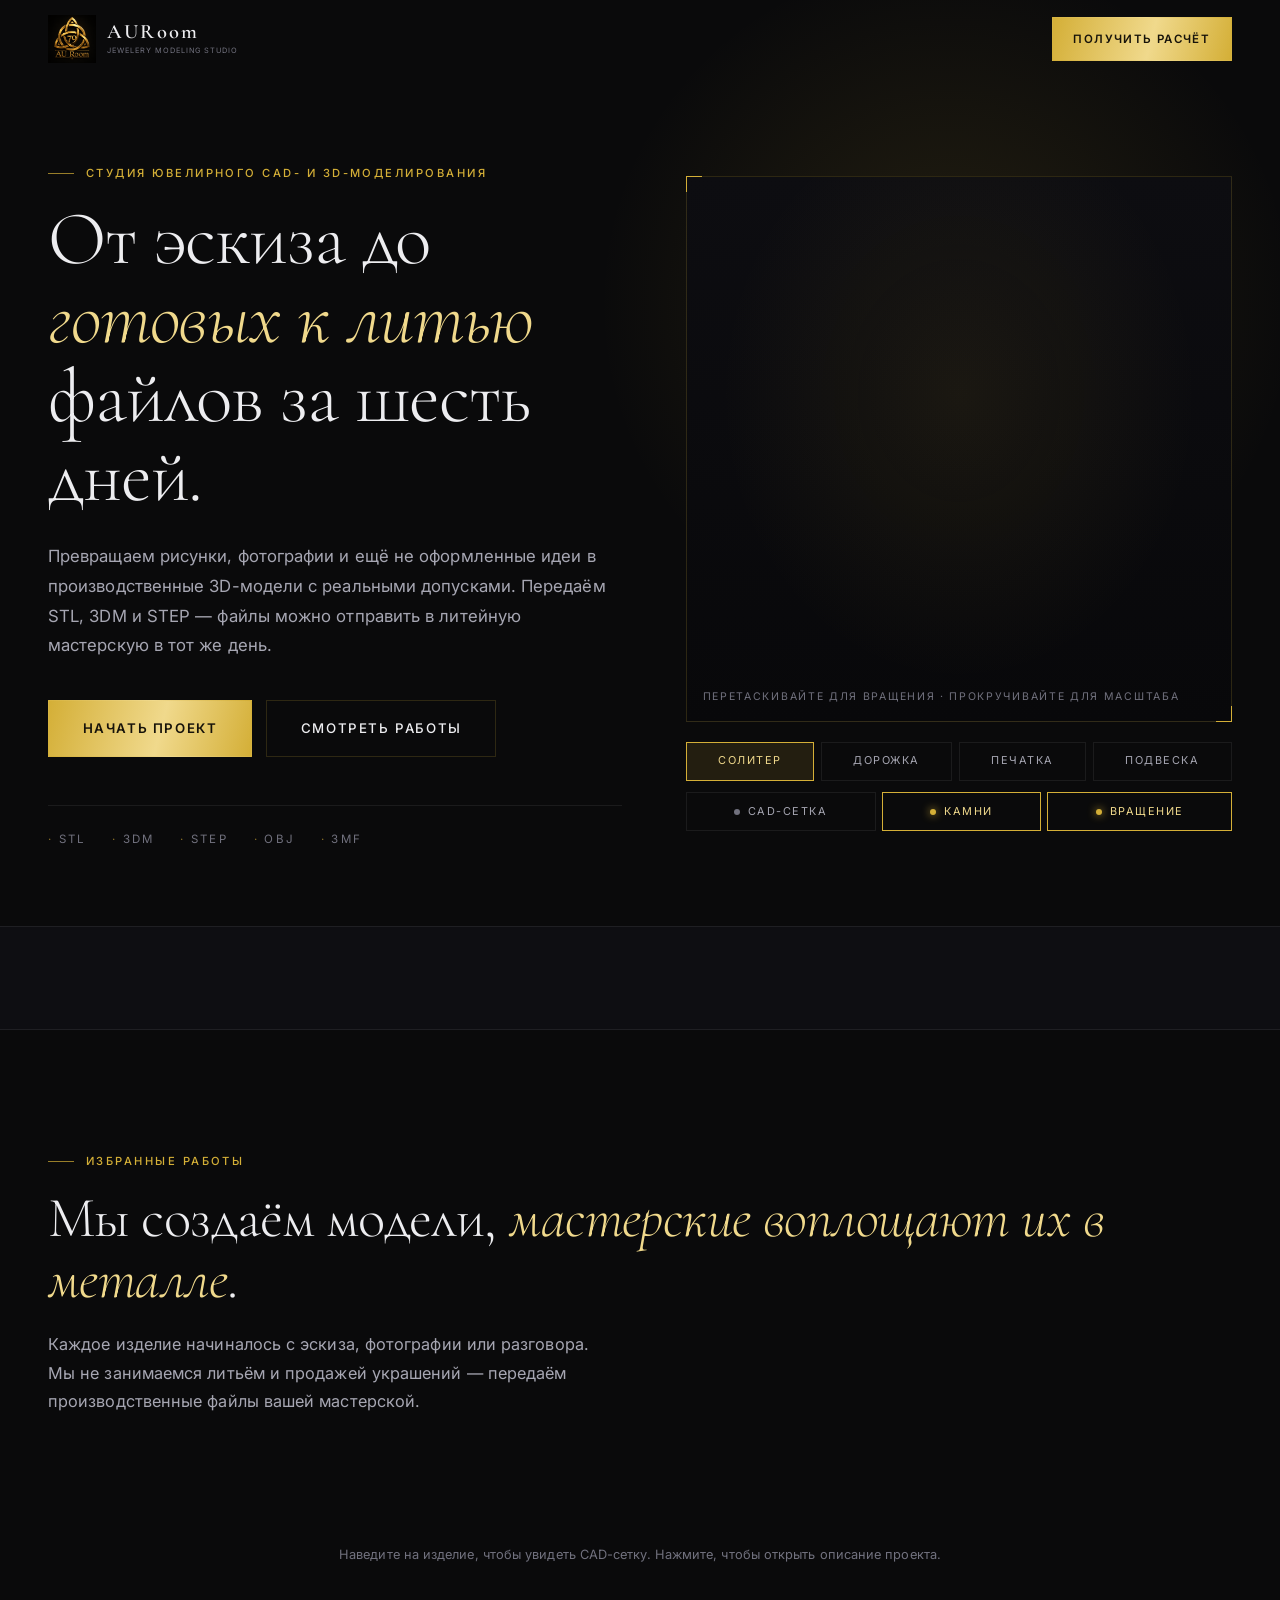
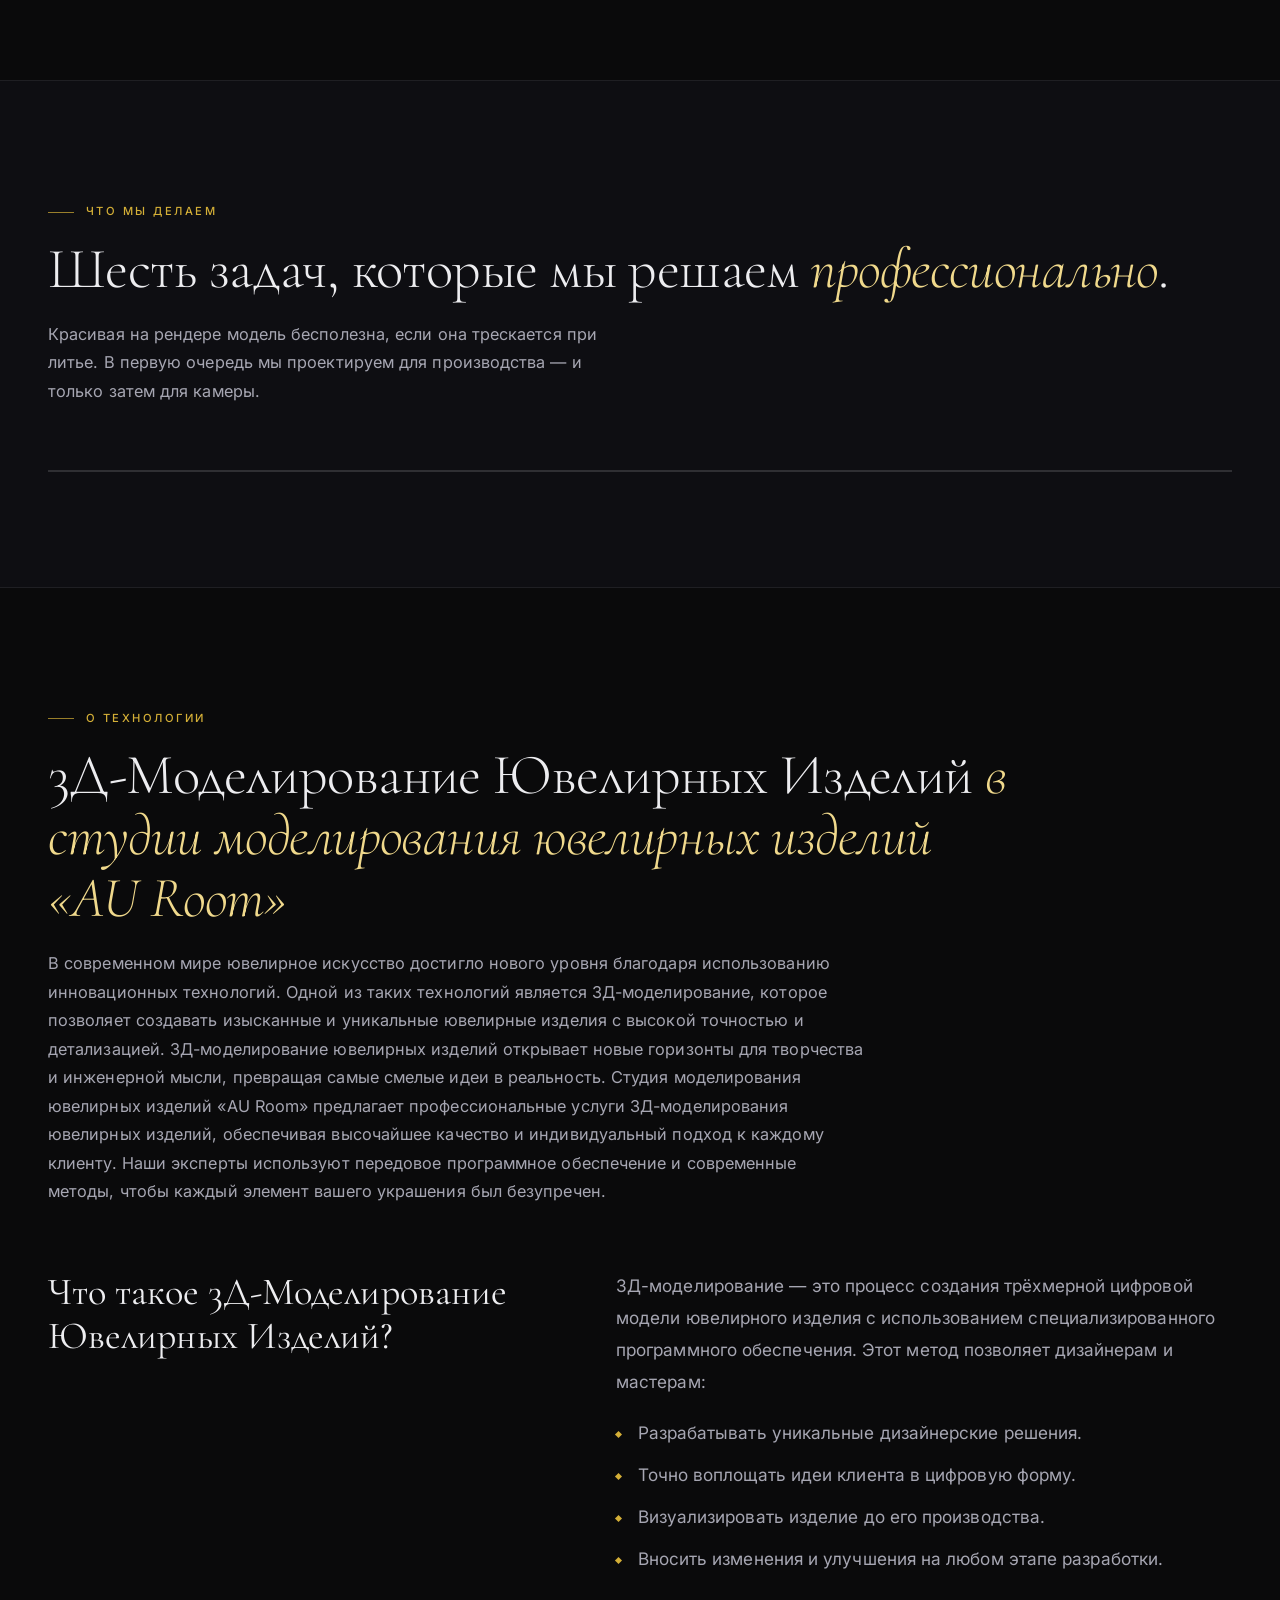
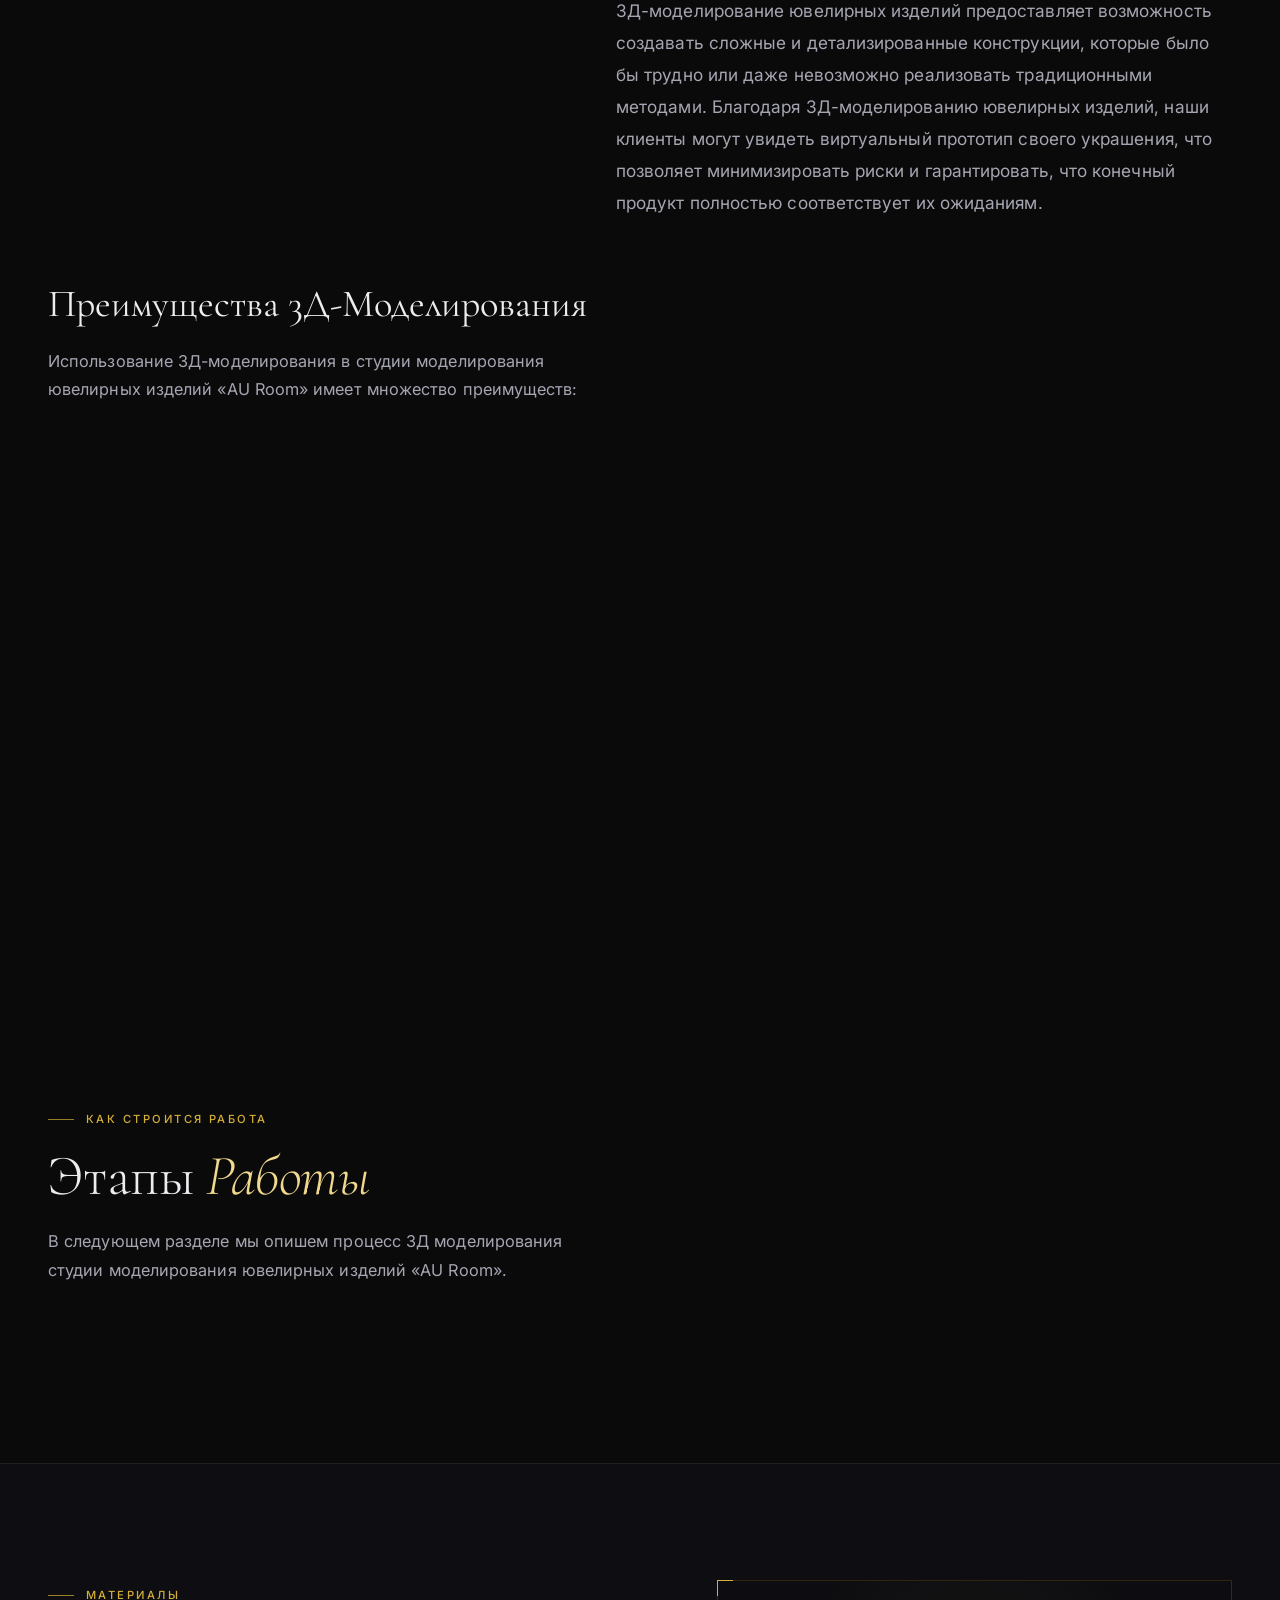
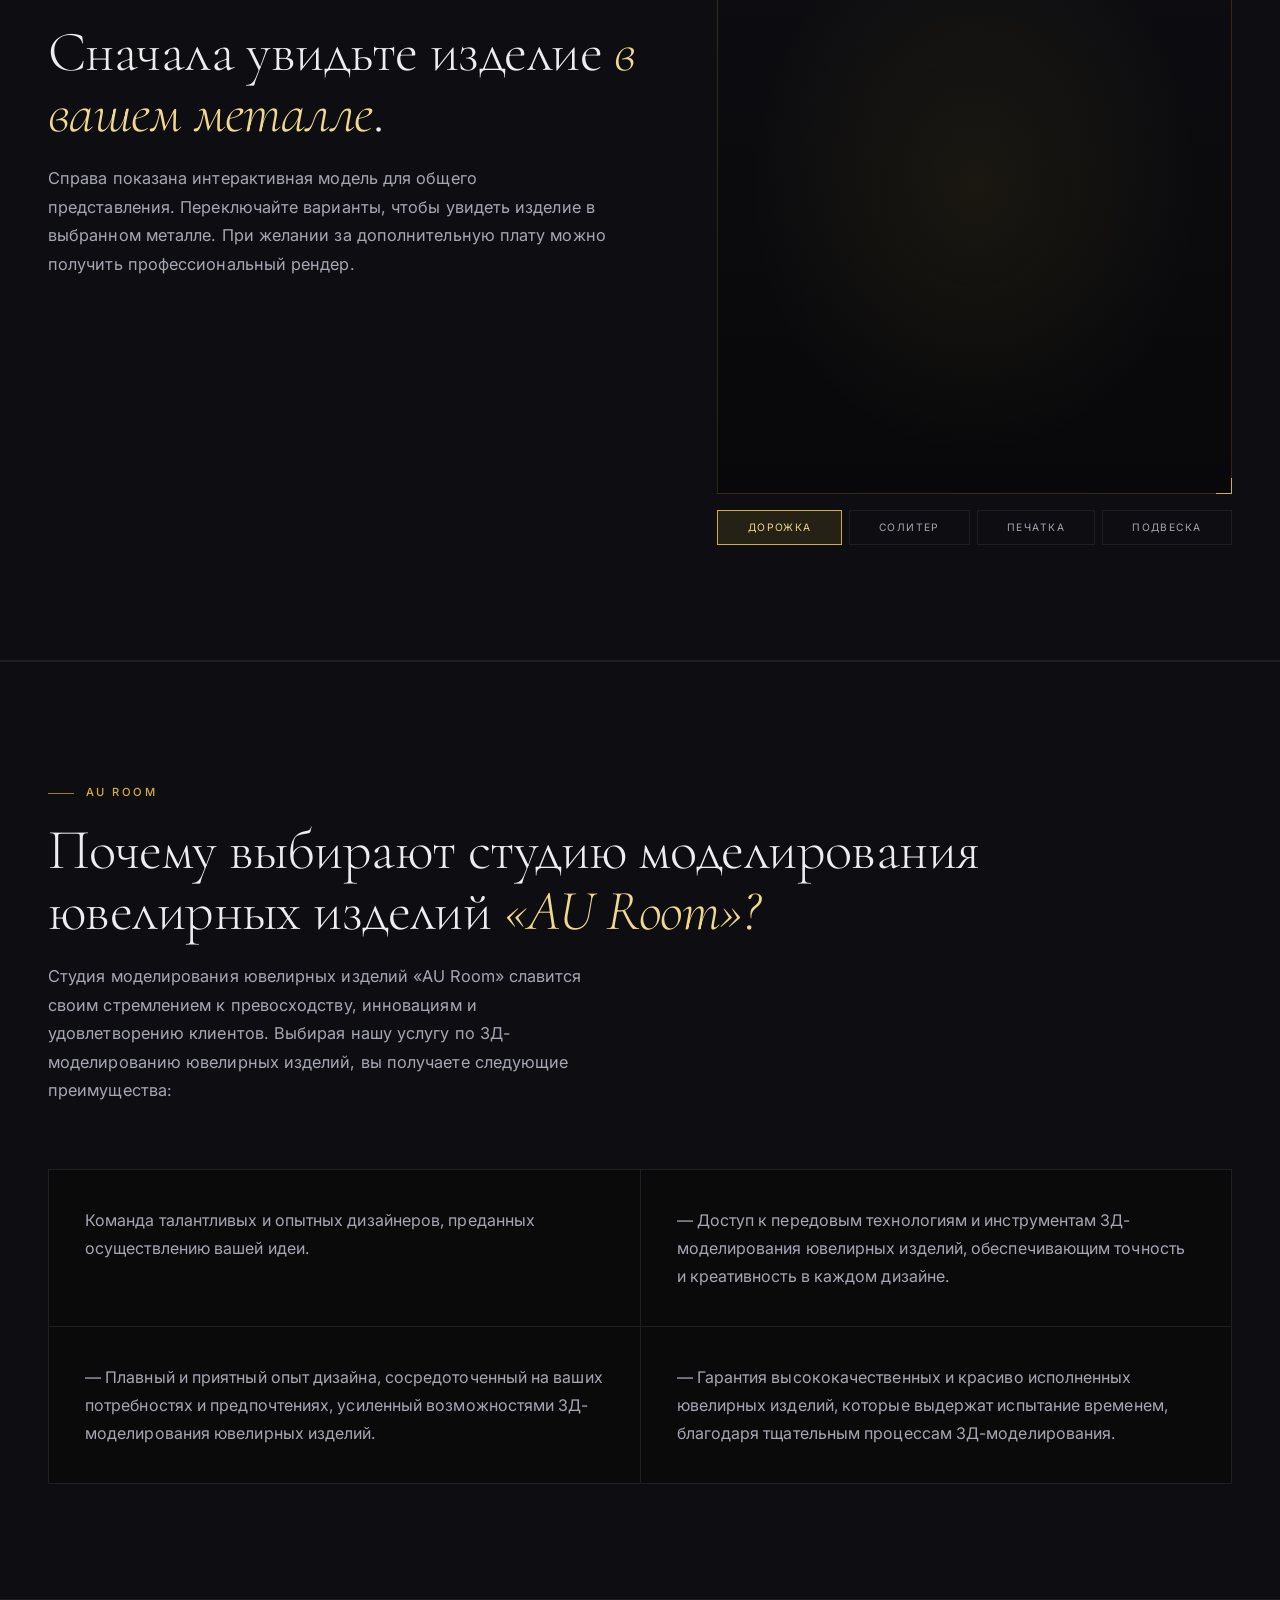
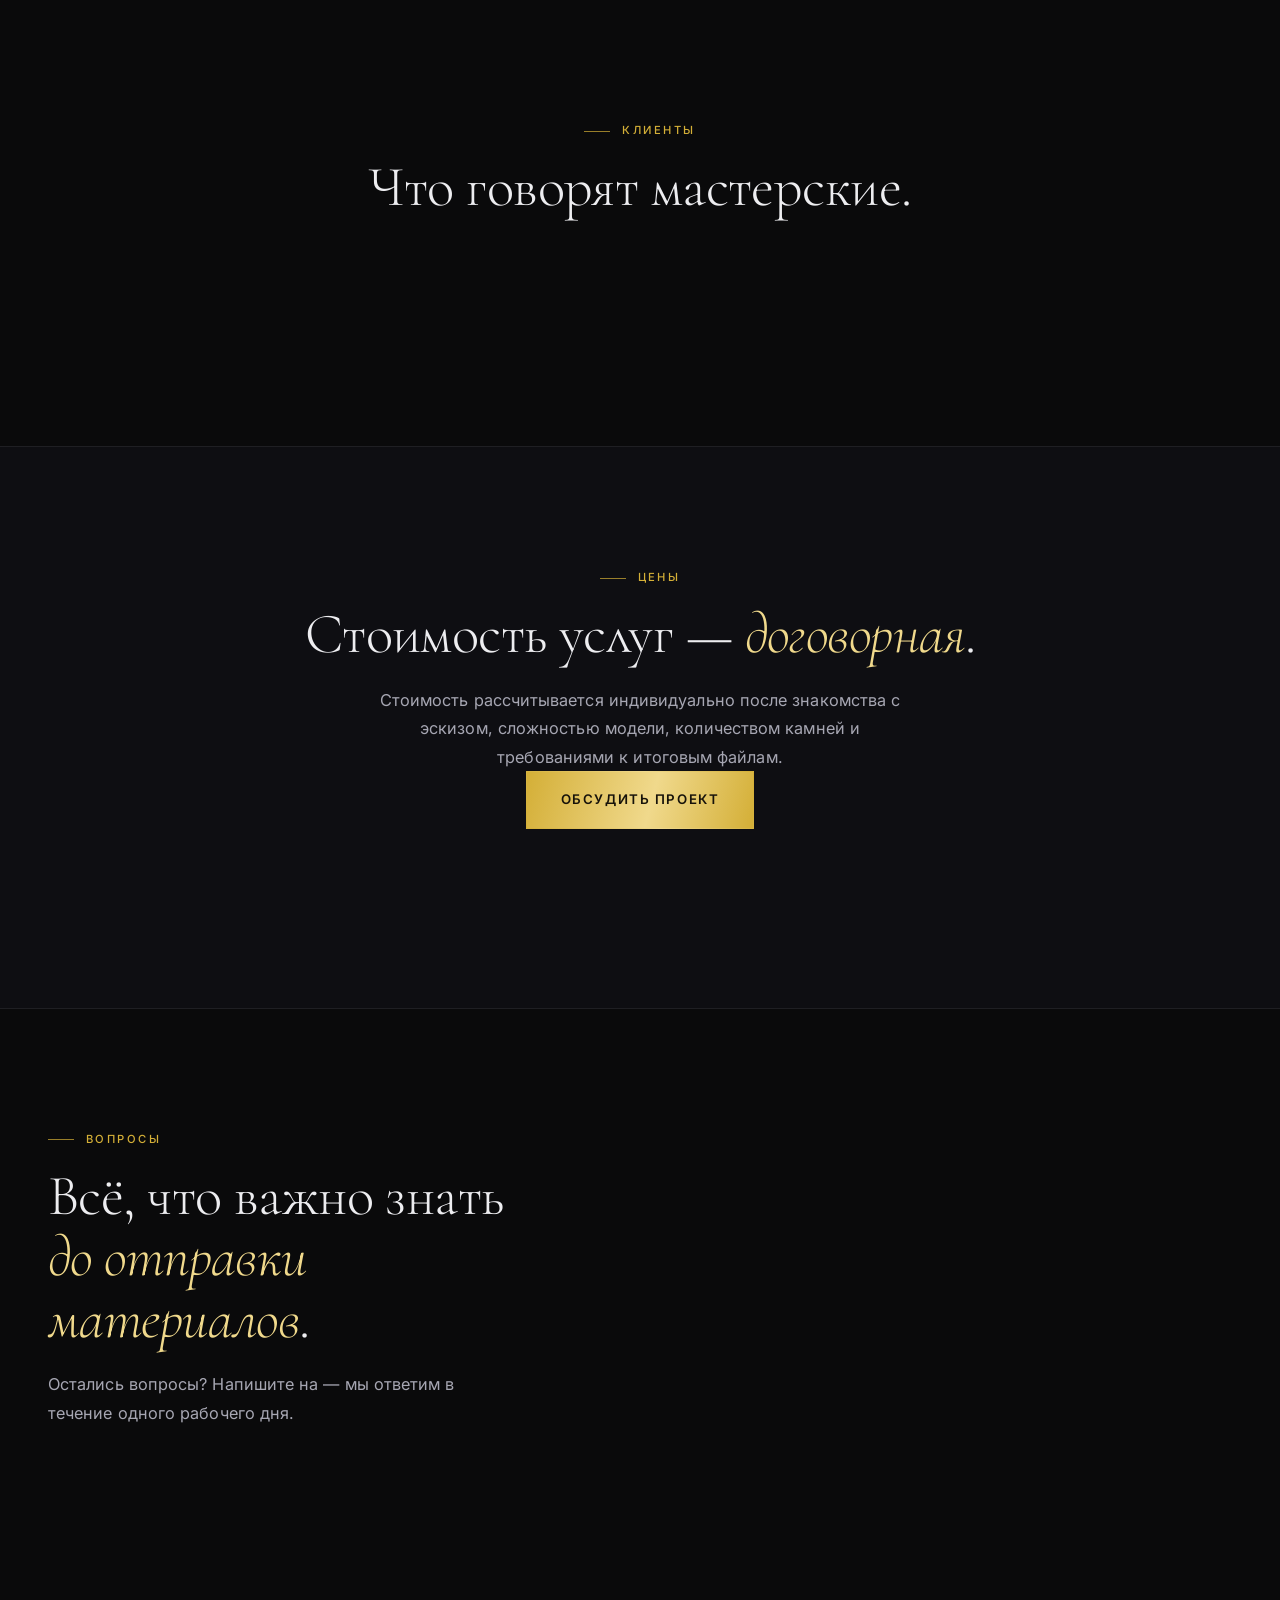
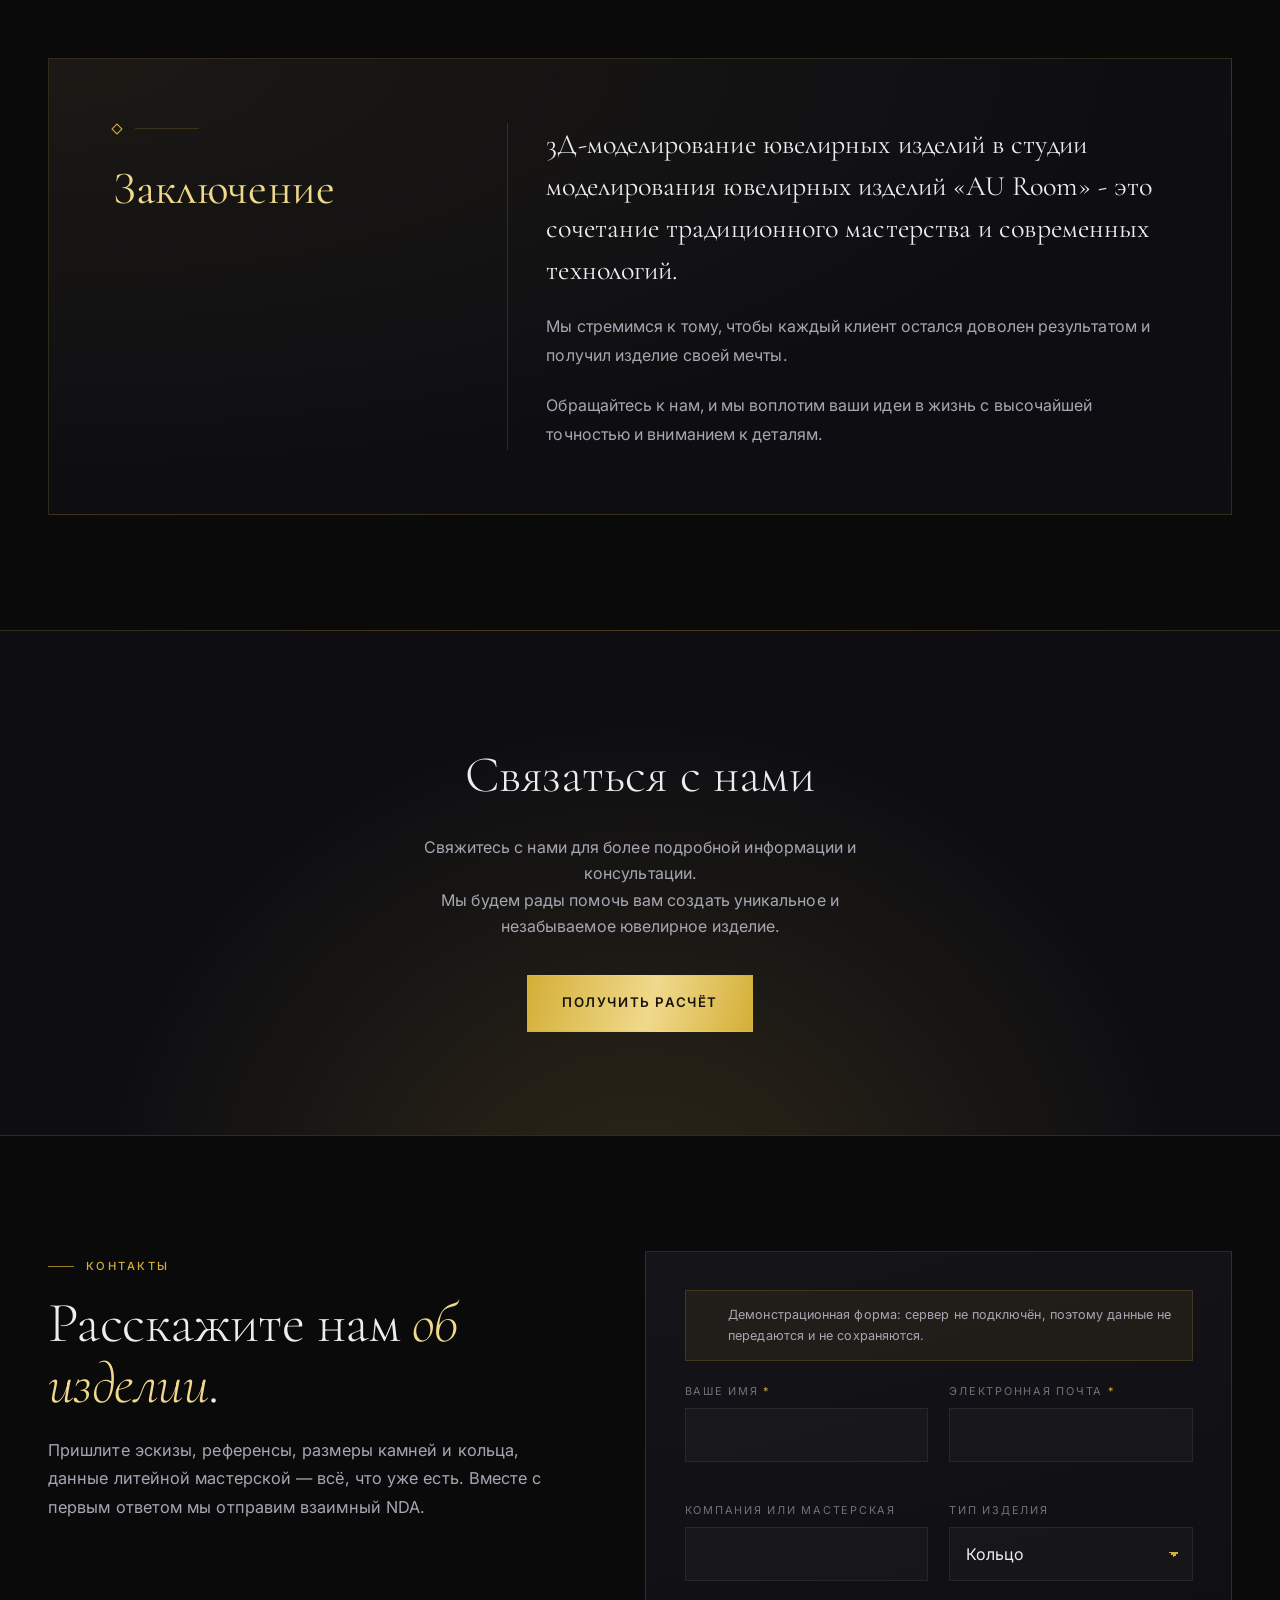
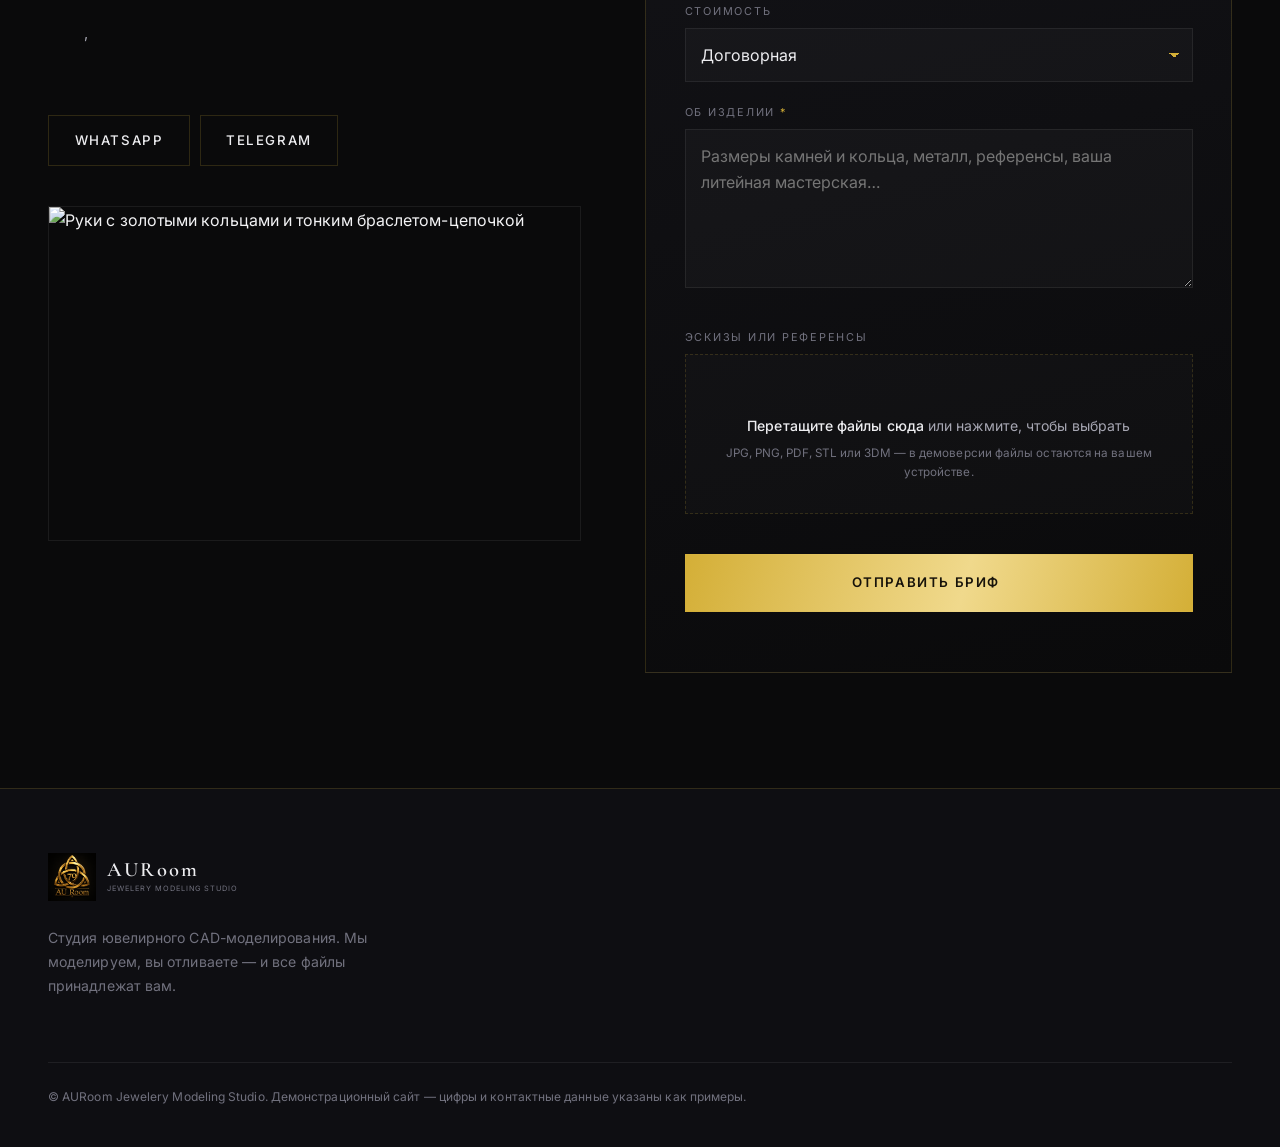
==== commit 0240ed52: "feat: Enhance 3D modeling section and update services - Added a new section detailing 3D modeling te" ====
--- a/index.html
+++ b/index.html
@@ -176,16 +176,66 @@
   </div>
 </section>
 
+<!-- ══════════════════════════════════════════════ about 3D modeling ── -->
+<section class="section" id="about-modeling">
+  <div class="shell">
+    <header class="section-head document-head">
+      <span class="eyebrow">О технологии</span>
+      <h2 class="section-title">3Д-Моделирование Ювелирных Изделий <em>в студии моделирования ювелирных изделий «AU Room»</em></h2>
+      <p class="section-lede">В современном мире ювелирное искусство достигло нового уровня благодаря использованию инновационных технологий. Одной из таких технологий является 3Д-моделирование, которое позволяет создавать изысканные и уникальные ювелирные изделия с высокой точностью и детализацией. 3Д-моделирование ювелирных изделий открывает новые горизонты для творчества и инженерной мысли, превращая самые смелые идеи в реальность. Студия моделирования ювелирных изделий «AU Room» предлагает профессиональные услуги 3Д-моделирования ювелирных изделий, обеспечивая высочайшее качество и индивидуальный подход к каждому клиенту. Наши эксперты используют передовое программное обеспечение и современные методы, чтобы каждый элемент вашего украшения был безупречен.</p>
+    </header>
+
+    <div class="about-modeling-intro">
+      <h3 class="document-title">Что такое 3Д-Моделирование Ювелирных Изделий?</h3>
+      <div class="about-modeling-copy">
+        <p>3Д-моделирование — это процесс создания трёхмерной цифровой модели ювелирного изделия с использованием специализированного программного обеспечения. Этот метод позволяет дизайнерам и мастерам:</p>
+        <ul class="document-list">
+          <li>Разрабатывать уникальные дизайнерские решения.</li>
+          <li>Точно воплощать идеи клиента в цифровую форму.</li>
+          <li>Визуализировать изделие до его производства.</li>
+          <li>Вносить изменения и улучшения на любом этапе разработки.</li>
+        </ul>
+        <p>3Д-моделирование ювелирных изделий предоставляет возможность создавать сложные и детализированные конструкции, которые было бы трудно или даже невозможно реализовать традиционными методами. Благодаря 3Д-моделированию ювелирных изделий, наши клиенты могут увидеть виртуальный прототип своего украшения, что позволяет минимизировать риски и гарантировать, что конечный продукт полностью соответствует их ожиданиям.</p>
+      </div>
+    </div>
+
+    <header class="section-head about-benefits-head">
+      <h3 class="document-title">Преимущества 3Д-Моделирования</h3>
+      <p class="section-lede">Использование 3Д-моделирования в студии моделирования ювелирных изделий «AU Room» имеет множество преимуществ:</p>
+    </header>
+
+    <div class="why-grid about-benefits" aria-label="Преимущества 3D-моделирования">
+      <article class="why-card" data-reveal>
+        <span class="why-icon"><i data-lucide="scan-line" aria-hidden="true"></i></span>
+        <h3 class="why-title">Высокая точность:</h3>
+        <p class="why-text">Цифровые модели создаются с микронной точностью, что обеспечивает идеальное соответствие готового изделия первоначальному дизайну. 3Д-Моделирование Ювелирных Изделий гарантирует, что каждая деталь будет выполнена безупречно.</p>
+      </article>
+      <article class="why-card" data-reveal style="--d:60ms">
+        <span class="why-icon"><i data-lucide="timer" aria-hidden="true"></i></span>
+        <h3 class="why-title">Экономия времени:</h3>
+        <p class="why-text">Процесс проектирования и производства значительно ускоряется, что позволяет быстрее получить готовое изделие. 3Д-Моделирование Ювелирных Изделий сокращает сроки работы за счет оптимизации каждого этапа.</p>
+      </article>
+      <article class="why-card" data-reveal style="--d:120ms">
+        <span class="why-icon"><i data-lucide="refresh-cw" aria-hidden="true"></i></span>
+        <h3 class="why-title">Гибкость:</h3>
+        <p class="why-text">Возможность легко вносить изменения и корректировки на стадии моделирования. 3Д-Моделирование Ювелирных Изделий позволяет быстро адаптировать дизайн в соответствии с пожеланиями клиента.</p>
+      </article>
+      <article class="why-card" data-reveal style="--d:180ms">
+        <span class="why-icon"><i data-lucide="eye" aria-hidden="true"></i></span>
+        <h3 class="why-title">Визуализация:</h3>
+        <p class="why-text">Реалистичные 3Д-рендеры позволяют клиентам увидеть конечный результат до начала производства. 3Д-Моделирование Ювелирных Изделий предоставляет четкое представление о внешнем виде и пропорциях будущего изделия, что помогает избежать недоразумений и удовлетворить все пожелания клиента.</p>
+      </article>
+    </div>
+  </div>
+</section>
+
 <!-- ══════════════════════════════════════════════ process ── -->
 <section class="section" id="process">
   <div class="shell">
     <header class="section-head">
       <span class="eyebrow">Как строится работа</span>
-      <h2 class="section-title">Шесть дней, <em>шесть этапов контроля</em>.</h2>
-      <p class="section-lede">
-        Вы всегда знаете, на каком этапе находится изделие и что будет дальше. Без вашего
-        подтверждения мы не переходим к следующему шагу.
-      </p>
+      <h2 class="section-title">Этапы <em>Работы</em></h2>
+      <p class="section-lede">В следующем разделе мы опишем процесс 3Д моделирования студии моделирования ювелирных изделий «AU Room».</p>
     </header>
     <ol class="steps" data-render="process"></ol>
   </div>
@@ -198,8 +248,9 @@
       <span class="eyebrow">Материалы</span>
       <h2 class="section-title">Сначала увидьте изделие <em>в вашем металле</em>.</h2>
       <p class="section-lede">
-        К каждой модели прилагается расчёт веса в выбранном для литья металле. Переключайте
-        варианты здесь — справа показана интерактивная модель, а не фотография.
+        Справа показана интерактивная модель для общего представления. Переключайте варианты,
+        чтобы увидеть изделие в выбранном металле. При желании за дополнительную плату можно
+        получить профессиональный рендер.
       </p>
       <div class="metals" data-render="metals" role="group" aria-label="Выберите металл"></div>
       <div class="cap-grid" data-render="capabilities"></div>
@@ -224,29 +275,20 @@
   </div>
 </section>
 
-<!-- ══════════════════════════════════════════════ estimator ── -->
-<section class="section" id="estimator">
-  <div class="shell">
-    <header class="section-head section-head--center">
-      <span class="eyebrow">Расчёт бюджета</span>
-      <h2 class="section-title">Сколько будет стоить <em>моделирование изделия</em>?</h2>
-      <p class="section-lede">
-        Получите ориентировочную стоимость за десять секунд. Выберите параметры и отправьте
-        готовый расчёт напрямую в студию.
-      </p>
-    </header>
-    <div class="estimator" data-render="estimator"></div>
-  </div>
-</section>
-
 <!-- ══════════════════════════════════════════════ why ── -->
 <section class="section section--alt" id="why">
   <div class="shell">
     <header class="section-head">
-      <span class="eyebrow">Почему студии возвращаются</span>
-      <h2 class="section-title">Технические детали — <em>без компромиссов</em>.</h2>
-    </header>
-    <div class="why-grid" data-render="why"></div>
+      <span class="eyebrow">AU Room</span>
+      <h2 class="section-title">Почему выбирают студию моделирования ювелирных изделий <em>«AU Room»?</em></h2>
+      <p class="section-lede">Студия моделирования ювелирных изделий «AU Room» славится своим стремлением к превосходству, инновациям и удовлетворению клиентов. Выбирая нашу услугу по 3Д-моделированию ювелирных изделий, вы получаете следующие преимущества:</p>
+    </header>
+    <ul class="document-list document-list--why">
+      <li>Команда талантливых и опытных дизайнеров, преданных осуществлению вашей идеи.</li>
+      <li>— Доступ к передовым технологиям и инструментам 3Д-моделирования ювелирных изделий, обеспечивающим точность и креативность в каждом дизайне.</li>
+      <li>— Плавный и приятный опыт дизайна, сосредоточенный на ваших потребностях и предпочтениях, усиленный возможностями 3Д-моделирования ювелирных изделий.</li>
+      <li>— Гарантия высококачественных и красиво исполненных ювелирных изделий, которые выдержат испытание временем, благодаря тщательным процессам 3Д-моделирования.</li>
+    </ul>
   </div>
 </section>
 
@@ -269,13 +311,13 @@
   <div class="shell">
     <header class="section-head section-head--center">
       <span class="eyebrow">Цены</span>
-      <h2 class="section-title">Фиксированная стоимость — <em>до начала работы</em>.</h2>
+      <h2 class="section-title">Стоимость услуг — <em>договорная</em>.</h2>
       <p class="section-lede">
-        Никакой почасовой оплаты и неожиданных доплат. Сложные поля паве и подвижные изделия
-        рассчитываются индивидуально, но эти пакеты охватывают большинство проектов.
-      </p>
-    </header>
-    <div class="price-grid" data-render="pricing"></div>
+        Стоимость рассчитывается индивидуально после знакомства с эскизом, сложностью модели,
+        количеством камней и требованиями к итоговым файлам.
+      </p>
+      <a class="btn btn--primary btn--lg" href="#contact">Обсудить проект</a>
+    </header>
   </div>
 </section>
 
@@ -295,11 +337,28 @@
   </div>
 </section>
 
+<!-- ══════════════════════════════════════════════ conclusion ── -->
+<section class="section document-conclusion" aria-labelledby="conclusion-title">
+  <div class="shell">
+    <div class="conclusion-panel">
+      <div class="conclusion-heading">
+        <span class="conclusion-ornament" aria-hidden="true"></span>
+        <h2 id="conclusion-title">Заключение</h2>
+      </div>
+      <div class="conclusion-copy">
+        <p class="conclusion-lead">3Д-моделирование ювелирных изделий в студии моделирования ювелирных изделий «AU Room» - это сочетание традиционного мастерства и современных технологий.</p>
+        <p>Мы стремимся к тому, чтобы каждый клиент остался доволен результатом и получил изделие своей мечты.</p>
+        <p>Обращайтесь к нам, и мы воплотим ваши идеи в жизнь с высочайшей точностью и вниманием к деталям.</p>
+      </div>
+    </div>
+  </div>
+</section>
+
 <!-- ══════════════════════════════════════════════ cta ── -->
 <section class="cta-band">
   <div class="shell cta-inner">
-    <h2>Есть идея изделия? Отправьте её нам.</h2>
-    <p>Для начала достаточно фотографии с телефона. Мы ответим фиксированной ценой и сроком.</p>
+    <h2>Связаться с нами</h2>
+    <p>Свяжитесь с нами для более подробной информации и консультации.<br>Мы будем рады помочь вам создать уникальное и незабываемое ювелирное изделие.</p>
     <a class="btn btn--primary btn--lg" href="#contact">Получить расчёт</a>
   </div>
 </section>
@@ -372,17 +431,16 @@
         <label class="field">
           <span class="field-label">Тип изделия</span>
           <select class="field-input" id="f-type" name="type">
-            <option>Кольцо</option><option>Подвеска / шарм</option><option>Серьги</option>
-            <option>Браслет</option><option>Комплект</option><option>Другое</option>
+            <option>Кольцо</option><option>Цепочка</option><option>Колье</option><option>Подвеска / шарм</option>
+            <option>Серьги</option><option>Браслет</option><option>Комплект</option><option>Другое</option>
           </select>
         </label>
       </div>
 
       <label class="field">
-        <span class="field-label">Бюджет</span>
+        <span class="field-label">Стоимость</span>
         <select class="field-input" id="f-budget" name="budget">
-          <option>До $250</option><option>$250–$500</option><option>$500–$1 000</option>
-          <option>Более $1 000</option><option>Пока не знаю</option>
+          <option>Договорная</option><option>Нужна консультация</option>
         </select>
       </label>
 
--- a/css/style.css
+++ b/css/style.css
@@ -890,6 +890,144 @@
   border-top: 1px solid var(--line-soft);
 }
 
+/* ── about 3D modeling ─────────────────────────────────────────────────── */
+
+.document-head {
+  max-width: 980px;
+}
+.document-head .section-lede {
+  max-width: 82ch;
+}
+.document-title {
+  font-family: var(--serif);
+  font-size: clamp(1.75rem, 3vw, 2.55rem);
+  font-weight: 400;
+  line-height: 1.15;
+}
+.about-modeling-intro {
+  display: grid;
+  grid-template-columns: 0.9fr 1.1fr;
+  gap: clamp(2rem, 5vw, 5rem);
+  align-items: start;
+  margin-bottom: clamp(2.5rem, 5vw, 4.5rem);
+}
+.about-modeling-intro .section-head {
+  margin-bottom: 0;
+}
+.about-modeling-copy {
+  display: grid;
+  gap: 1.25rem;
+  color: var(--text-2);
+  font-size: clamp(1rem, 1.35vw, 1.1rem);
+  line-height: 1.85;
+}
+.document-list {
+  display: grid;
+  gap: 0.75rem;
+  color: var(--text-2);
+}
+.document-list li {
+  position: relative;
+  padding-left: 1.35rem;
+  line-height: 1.75;
+}
+.document-list li::before {
+  content: '';
+  position: absolute;
+  top: 0.8em;
+  left: 0;
+  width: 5px;
+  height: 5px;
+  transform: rotate(45deg);
+  background: var(--gold);
+}
+.about-benefits-head {
+  margin-bottom: 2rem;
+}
+.about-benefits .why-card {
+  background: var(--surface);
+}
+.about-benefits {
+  grid-template-columns: repeat(2, minmax(0, 1fr));
+}
+.document-list--why {
+  grid-template-columns: repeat(2, minmax(0, 1fr));
+  gap: 1px;
+  padding: 1px;
+  background: var(--line-soft);
+}
+.document-list--why li {
+  padding: clamp(1.5rem, 3vw, 2.25rem);
+  background: var(--bg);
+}
+.document-list--why li::before {
+  display: none;
+}
+.conclusion-panel {
+  display: grid;
+  grid-template-columns: minmax(0, 0.8fr) minmax(0, 1.6fr);
+  gap: clamp(2rem, 5vw, 5rem);
+  padding: clamp(1.5rem, 5vw, 4.5rem);
+  border: 1px solid var(--line);
+  background: radial-gradient(ellipse at top left, rgba(212, 175, 55, 0.07), transparent 65%), var(--bg-alt);
+}
+.conclusion-heading h2 {
+  margin-top: 1.75rem;
+  color: var(--gold-lit);
+  font-family: var(--serif);
+  font-size: clamp(2.25rem, 3.6vw, 3.5rem);
+  font-weight: 400;
+  line-height: 1.1;
+}
+.conclusion-ornament {
+  display: flex;
+  align-items: center;
+  gap: 0.85rem;
+  height: 12px;
+}
+.conclusion-ornament::before {
+  content: '';
+  width: 8px;
+  height: 8px;
+  border: 1px solid var(--gold);
+  transform: rotate(45deg);
+}
+.conclusion-ornament::after {
+  content: '';
+  width: 64px;
+  height: 1px;
+  background: var(--line);
+}
+.conclusion-copy {
+  padding-left: clamp(1.5rem, 3vw, 3rem);
+  border-left: 1px solid var(--line);
+}
+.conclusion-copy p {
+  color: var(--text-2);
+  font-size: 1rem;
+  line-height: 1.85;
+}
+.conclusion-copy p + p {
+  margin-top: 1.25rem;
+}
+.conclusion-copy .conclusion-lead {
+  color: var(--text);
+  font-family: var(--serif);
+  font-size: clamp(1.5rem, 2.2vw, 1.9rem);
+  line-height: 1.5;
+}
+@media (max-width: 860px) {
+  .conclusion-panel {
+    grid-template-columns: minmax(0, 1fr);
+  }
+  .conclusion-copy {
+    padding-left: 0;
+    padding-top: 1.75rem;
+    border-left: 0;
+    border-top: 1px solid var(--line);
+  }
+}
+
 /* ── process ───────────────────────────────────────────────────────────── */
 
 .steps {
@@ -1823,6 +1961,7 @@
     grid-template-columns: 1fr;
   }
   .materials-inner,
+  .about-modeling-intro,
   .faq-inner,
   .contact-inner,
   .hero-inner {
@@ -1873,6 +2012,9 @@
   .cap-grid {
     grid-template-columns: 1fr;
     gap: 1.25rem;
+  }
+  .document-list--why {
+    grid-template-columns: 1fr;
   }
 }
 
